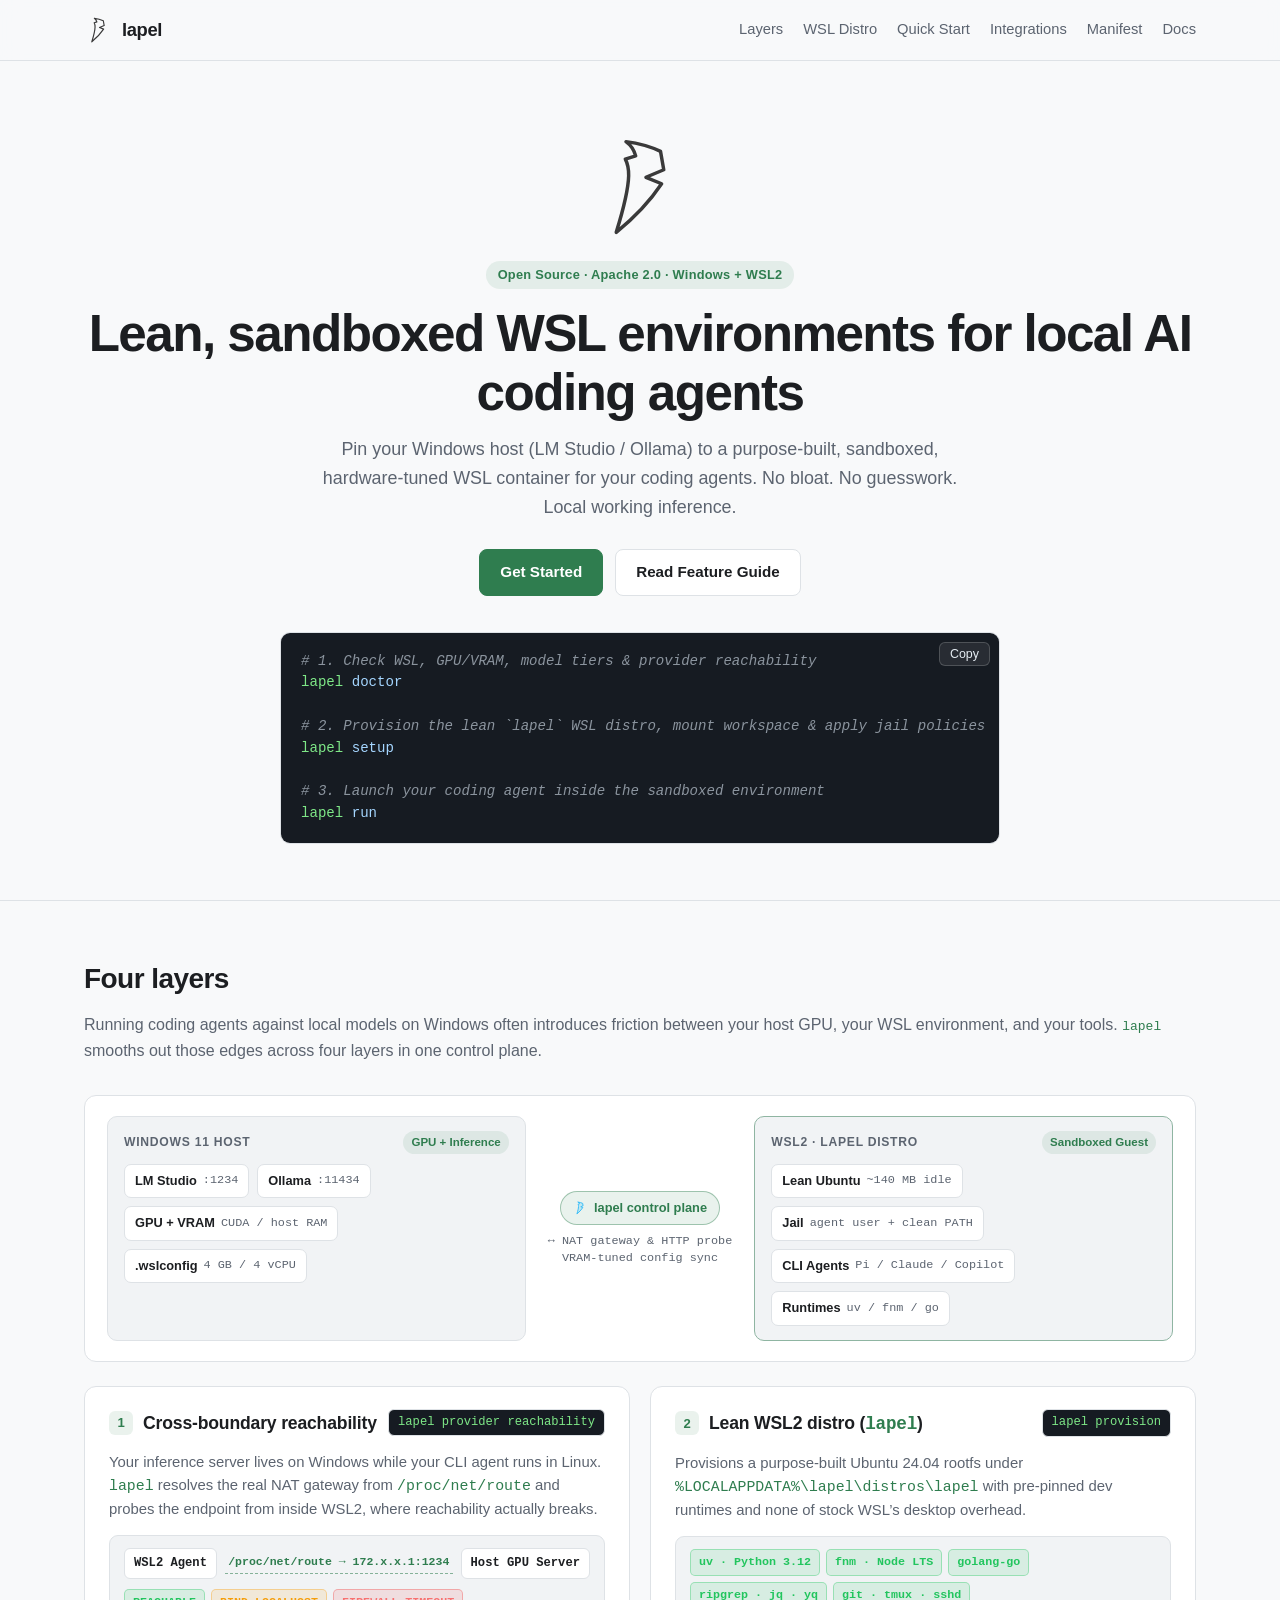
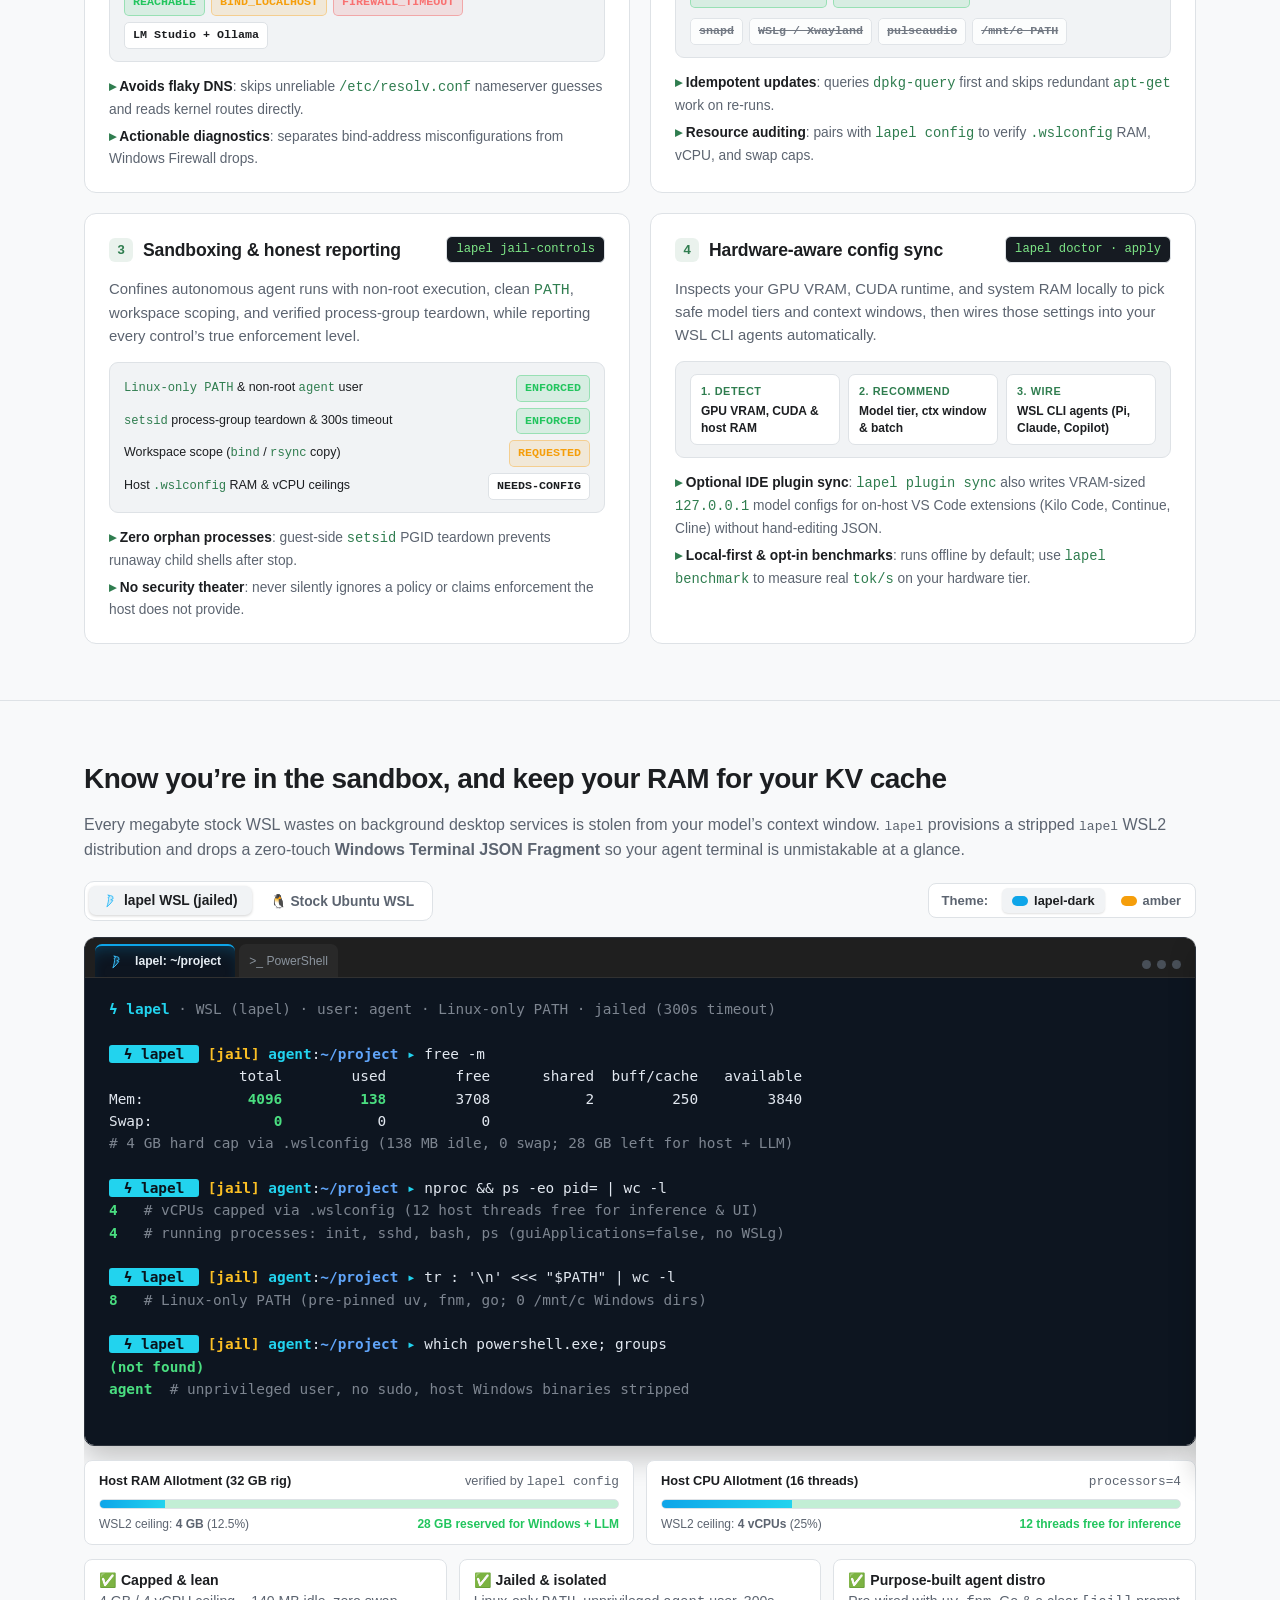
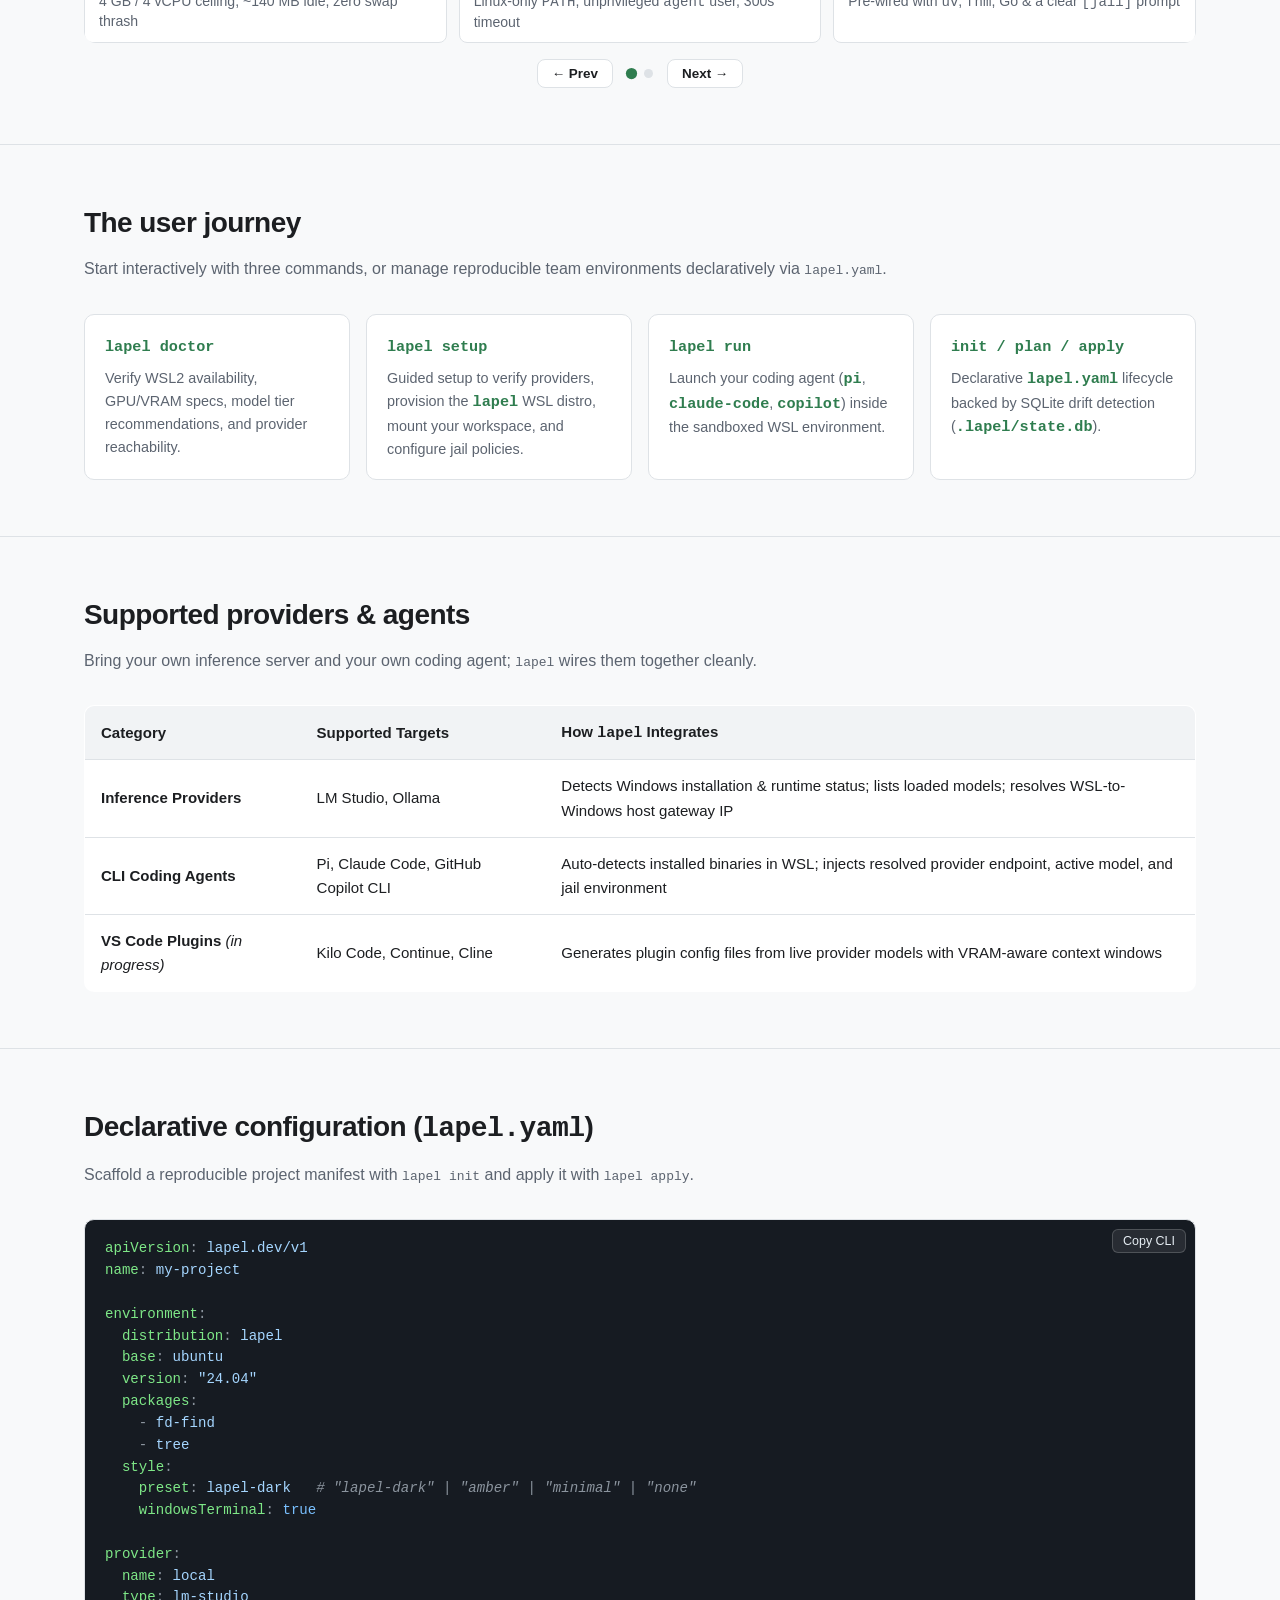
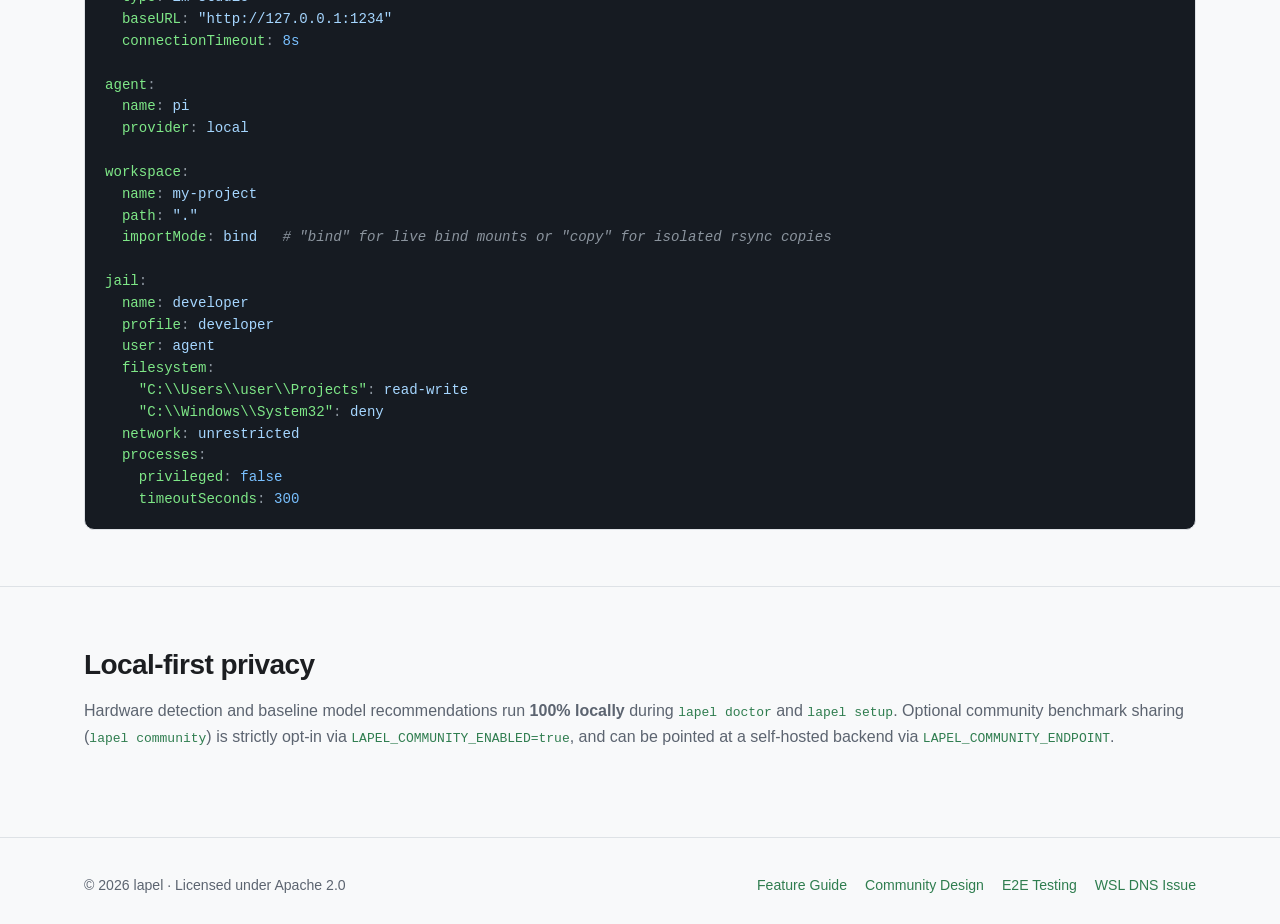
==== docs/index.html @ b3140567 "fix(wsl): target Microsoft.WSL fragment profile and fix wsl.conf interop key" ====
<!DOCTYPE html>
<html lang="en">
<head>
  <meta charset="UTF-8" />
  <meta name="viewport" content="width=device-width, initial-scale=1.0" />
  <title>lapel - Lean WSL environments for local AI coding agents</title>
  <meta name="description" content="Pin your Windows host (LM Studio / Ollama) to a purpose-built, sandboxed, hardware-tuned WSL container for your coding agents." />
  <link rel="icon" type="image/svg+xml" href="assets/lapel-logo.svg" />
  <link rel="stylesheet" href="assets/site.css" />
  <style>
    /* Hero */
    .hero {
      padding: 72px 0 56px;
      text-align: center;
    }

    .hero-logo {
      width: 108px;
      height: 108px;
      margin: 0 auto 20px;
      display: block;
      stroke: var(--logo-stroke);
    }

    .badge {
      display: inline-block;
      padding: 4px 12px;
      border-radius: 999px;
      background: var(--accent-soft);
      color: var(--accent);
      font-size: 0.8rem;
      font-weight: 600;
      margin-bottom: 16px;
      letter-spacing: 0.02em;
    }

    h1 {
      margin: 0 0 12px;
      font-size: clamp(2.2rem, 5vw, 3.2rem);
      letter-spacing: -0.03em;
      line-height: 1.15;
    }

    .hero p.lead {
      max-width: 680px;
      margin: 0 auto 28px;
      font-size: 1.12rem;
      color: var(--text-muted);
    }

    .cta-row {
      display: flex;
      justify-content: center;
      flex-wrap: wrap;
      gap: 12px;
      margin-bottom: 36px;
    }

    .btn {
      display: inline-flex;
      align-items: center;
      gap: 8px;
      padding: 10px 20px;
      border-radius: 8px;
      font-weight: 600;
      font-size: 0.95rem;
      border: 1px solid var(--border);
      background: var(--surface);
      color: var(--text);
      transition: transform 0.12s ease, border-color 0.12s ease;
    }
    .btn:hover { text-decoration: none; border-color: var(--text-muted); transform: translateY(-1px); }

    .btn-primary {
      background: var(--accent);
      border-color: var(--accent);
      color: #ffffff;
    }
    .btn-primary:hover { border-color: var(--accent); opacity: 0.92; }

    /* Sections */
    section {
      padding: 56px 0;
      border-top: 1px solid var(--border);
    }

    h2 {
      margin: 0 0 10px;
      font-size: 1.75rem;
      letter-spacing: -0.02em;
    }

    .section-sub {
      color: var(--text-muted);
      margin: 0 0 32px;
    }

    /* Four layers visual showcase */
    .arch-banner {
      background: var(--surface);
      border: 1px solid var(--border);
      border-radius: 12px;
      padding: 20px 22px;
      margin-bottom: 24px;
      display: grid;
      grid-template-columns: 1fr auto 1fr;
      align-items: stretch;
      gap: 16px;
    }

    @media (max-width: 860px) {
      .arch-banner {
        grid-template-columns: 1fr;
      }
      .arch-bridge {
        flex-direction: row !important;
        justify-content: center;
      }
      .arch-arrow {
        transform: rotate(90deg);
      }
    }

    .arch-zone {
      background: var(--surface-alt);
      border: 1px solid var(--border);
      border-radius: 10px;
      padding: 14px 16px;
      display: flex;
      flex-direction: column;
      gap: 10px;
    }

    .arch-zone-wsl {
      border-color: color-mix(in srgb, var(--accent) 45%, var(--border));
    }

    .arch-zone-title {
      font-size: 0.76rem;
      font-weight: 700;
      text-transform: uppercase;
      letter-spacing: 0.06em;
      color: var(--text-muted);
      display: flex;
      align-items: center;
      justify-content: space-between;
      gap: 8px;
    }

    .arch-zone-tag {
      font-size: 0.72rem;
      text-transform: none;
      letter-spacing: 0;
      padding: 2px 8px;
      border-radius: 999px;
      background: var(--accent-soft);
      color: var(--accent);
      font-weight: 600;
    }

    .arch-nodes {
      display: flex;
      flex-wrap: wrap;
      gap: 8px;
    }

    .arch-node {
      background: var(--surface);
      border: 1px solid var(--border);
      border-radius: 7px;
      padding: 6px 10px;
      font-size: 0.8rem;
      font-weight: 600;
      color: var(--text);
      display: inline-flex;
      align-items: center;
      gap: 6px;
    }

    .arch-node small {
      font-weight: 500;
      color: var(--text-muted);
      font-family: ui-monospace, SFMono-Regular, Menlo, Consolas, monospace;
      font-size: 0.74rem;
    }

    .arch-bridge {
      display: flex;
      flex-direction: column;
      align-items: center;
      justify-content: center;
      gap: 8px;
      padding: 4px 6px;
      text-align: center;
    }

    .arch-bridge-pill {
      display: inline-flex;
      align-items: center;
      gap: 7px;
      padding: 6px 12px;
      border-radius: 999px;
      background: var(--accent-soft);
      border: 1px solid color-mix(in srgb, var(--accent) 40%, transparent);
      color: var(--accent);
      font-size: 0.8rem;
      font-weight: 700;
      white-space: nowrap;
    }

    .arch-bridge-meta {
      font-size: 0.74rem;
      color: var(--text-muted);
      font-family: ui-monospace, SFMono-Regular, Menlo, Consolas, monospace;
      line-height: 1.4;
    }

    .layers-grid {
      display: grid;
      grid-template-columns: repeat(2, minmax(0, 1fr));
      gap: 20px;
    }

    @media (max-width: 820px) {
      .layers-grid { grid-template-columns: 1fr; }
    }

    .layer-card {
      background: var(--surface);
      border: 1px solid var(--border);
      border-radius: 12px;
      padding: 22px 24px;
      display: flex;
      flex-direction: column;
      gap: 14px;
    }

    .layer-head {
      display: flex;
      align-items: center;
      justify-content: space-between;
      gap: 10px;
      flex-wrap: wrap;
    }

    .layer-title {
      display: flex;
      align-items: center;
      gap: 10px;
      margin: 0;
      font-size: 1.1rem;
      letter-spacing: -0.01em;
    }

    .layer-cmd {
      font-family: ui-monospace, SFMono-Regular, Menlo, Consolas, monospace;
      font-size: 0.76rem;
      padding: 3px 9px;
      border-radius: 6px;
      background: var(--code-bg);
      color: #7ee787;
      border: 1px solid var(--border);
      white-space: nowrap;
    }

    .layer-desc {
      margin: 0;
      color: var(--text-muted);
      font-size: 0.93rem;
      line-height: 1.55;
    }

    .layer-visual {
      background: var(--surface-alt);
      border: 1px solid var(--border);
      border-radius: 9px;
      padding: 12px 14px;
      display: flex;
      flex-direction: column;
      gap: 10px;
    }

    .layer-flow {
      display: flex;
      align-items: center;
      justify-content: space-between;
      gap: 8px;
      flex-wrap: wrap;
      font-family: ui-monospace, SFMono-Regular, Menlo, Consolas, monospace;
      font-size: 0.76rem;
    }

    .flow-box {
      background: var(--surface);
      border: 1px solid var(--border);
      border-radius: 6px;
      padding: 5px 9px;
      font-weight: 600;
      color: var(--text);
    }

    .flow-link {
      flex: 1;
      min-width: 80px;
      text-align: center;
      color: var(--accent);
      font-weight: 600;
      border-bottom: 1.5px dashed color-mix(in srgb, var(--accent) 55%, transparent);
      padding-bottom: 2px;
      font-size: 0.72rem;
    }

    .chip-row {
      display: flex;
      flex-wrap: wrap;
      gap: 6px;
    }

    .chip {
      font-family: ui-monospace, SFMono-Regular, Menlo, Consolas, monospace;
      font-size: 0.73rem;
      font-weight: 600;
      padding: 3px 8px;
      border-radius: 5px;
      border: 1px solid var(--border);
      background: var(--surface);
      color: var(--text);
    }

    .chip-ok {
      background: rgba(34, 197, 94, 0.12);
      border-color: rgba(34, 197, 94, 0.35);
      color: #22c55e;
    }

    .chip-warn {
      background: rgba(245, 158, 11, 0.12);
      border-color: rgba(245, 158, 11, 0.35);
      color: #f59e0b;
    }

    .chip-err {
      background: rgba(239, 68, 68, 0.12);
      border-color: rgba(239, 68, 68, 0.35);
      color: #f87171;
    }

    .chip-muted {
      color: var(--text-muted);
      text-decoration: line-through;
      opacity: 0.85;
    }

    .jail-matrix {
      display: flex;
      flex-direction: column;
      gap: 6px;
      font-size: 0.78rem;
    }

    .jail-row {
      display: flex;
      align-items: center;
      justify-content: space-between;
      gap: 8px;
    }

    .jail-row code {
      font-size: 0.76rem;
    }

    .hw-pipe {
      display: grid;
      grid-template-columns: repeat(3, minmax(0, 1fr));
      gap: 8px;
    }

    @media (max-width: 520px) {
      .hw-pipe { grid-template-columns: 1fr; }
    }

    .hw-stage {
      background: var(--surface);
      border: 1px solid var(--border);
      border-radius: 7px;
      padding: 8px 10px;
      font-size: 0.75rem;
    }

    .hw-stage-label {
      font-size: 0.68rem;
      font-weight: 700;
      text-transform: uppercase;
      letter-spacing: 0.05em;
      color: var(--accent);
      margin-bottom: 3px;
    }

    .hw-stage-val {
      color: var(--text);
      font-weight: 600;
      line-height: 1.35;
    }

    .layer-points {
      list-style: none;
      padding: 0;
      margin: 0;
      display: flex;
      flex-direction: column;
      gap: 5px;
      font-size: 0.86rem;
      color: var(--text-muted);
    }

    .layer-points li::before {
      content: "▸ ";
      color: var(--accent);
      font-weight: 700;
    }

    .layer-points strong {
      color: var(--text);
    }

    .num {
      display: inline-flex;
      align-items: center;
      justify-content: center;
      width: 24px;
      height: 24px;
      border-radius: 6px;
      background: var(--accent-soft);
      color: var(--accent);
      font-size: 0.82rem;
      font-weight: 700;
      flex-shrink: 0;
    }

    /* Journey */
    .journey {
      display: grid;
      grid-template-columns: repeat(auto-fit, minmax(220px, 1fr));
      gap: 16px;
      margin-top: 24px;
    }

    .step {
      background: var(--surface);
      border: 1px solid var(--border);
      border-radius: var(--radius);
      padding: 18px 20px;
    }

    .step code {
      font-size: 0.95rem;
      font-weight: 700;
      color: var(--accent);
    }

    .step p {
      margin: 8px 0 0;
      font-size: 0.9rem;
      color: var(--text-muted);
    }

    #layers code,
    #privacy code {
      color: var(--accent);
    }

    /* Full-width Windows Terminal A/B Carousel */
    .wt-header-row {
      display: flex;
      flex-wrap: wrap;
      align-items: flex-end;
      justify-content: space-between;
      gap: 16px;
      margin-bottom: 18px;
    }

    .wt-header-row .section-sub {
      margin: 0;
    }

    .wt-controls-bar {
      display: flex;
      flex-wrap: wrap;
      align-items: center;
      justify-content: space-between;
      gap: 12px;
      margin-bottom: 16px;
    }

    .wt-slide-tabs {
      display: inline-flex;
      align-items: center;
      gap: 4px;
      background: var(--surface);
      border: 1px solid var(--border);
      border-radius: 10px;
      padding: 4px;
    }

    .wt-slide-btn {
      border: none;
      background: transparent;
      color: var(--text-muted);
      padding: 7px 14px;
      border-radius: 7px;
      font-size: 0.86rem;
      font-weight: 600;
      cursor: pointer;
      display: inline-flex;
      align-items: center;
      gap: 7px;
      transition: background 0.15s ease, color 0.15s ease;
    }

    .wt-slide-btn:hover {
      color: var(--text);
    }

    .wt-slide-btn.active {
      background: var(--surface-alt);
      color: var(--text);
      box-shadow: 0 1px 3px rgba(0, 0, 0, 0.18);
    }

    .wt-carousel-viewport {
      overflow: hidden;
      border-radius: 12px;
    }

    .wt-carousel-track {
      display: flex;
      transition: transform 0.32s cubic-bezier(0.22, 1, 0.36, 1);
      will-change: transform;
    }

    .wt-slide {
      min-width: 100%;
      box-sizing: border-box;
      display: flex;
      flex-direction: column;
      gap: 14px;
    }

    .wt-carousel-nav {
      display: flex;
      align-items: center;
      justify-content: center;
      gap: 14px;
      margin-top: 16px;
    }

    .wt-nav-btn {
      border: 1px solid var(--border);
      background: var(--surface);
      color: var(--text);
      padding: 6px 14px;
      border-radius: 8px;
      font-size: 0.84rem;
      font-weight: 600;
      cursor: pointer;
      transition: background 0.15s ease, border-color 0.15s ease;
    }

    .wt-nav-btn:hover {
      background: var(--surface-alt);
      border-color: var(--accent);
    }

    .wt-dots {
      display: inline-flex;
      align-items: center;
      gap: 8px;
    }

    .wt-dot-btn {
      width: 9px;
      height: 9px;
      padding: 0;
      border: none;
      border-radius: 999px;
      background: var(--border);
      cursor: pointer;
      transition: background 0.15s ease, transform 0.15s ease;
    }

    .wt-dot-btn.active {
      background: var(--accent);
      transform: scale(1.25);
    }

    .preset-toggle {
      display: inline-flex;
      align-items: center;
      gap: 6px;
      background: var(--surface);
      border: 1px solid var(--border);
      border-radius: 8px;
      padding: 4px;
      font-size: 0.82rem;
    }

    .preset-toggle span {
      padding: 0 8px;
      color: var(--text-muted);
      font-weight: 600;
    }

    .preset-btn {
      border: none;
      background: transparent;
      color: var(--text-muted);
      padding: 5px 10px;
      border-radius: 6px;
      font-size: 0.8rem;
      font-weight: 600;
      cursor: pointer;
      display: inline-flex;
      align-items: center;
      gap: 6px;
    }

    .preset-btn.active {
      background: var(--surface-alt);
      color: var(--text);
      box-shadow: 0 1px 2px rgba(0, 0, 0, 0.12);
    }

    .swatch {
      width: 10px;
      height: 10px;
      border-radius: 999px;
      display: inline-block;
    }

    .wt-window {
      border-radius: 10px;
      overflow: hidden;
      border: 1px solid #2b313a;
      box-shadow: 0 12px 28px rgba(0, 0, 0, 0.22);
      display: flex;
      flex-direction: column;
      flex: 1;
      font-family: "Cascadia Mono", Consolas, ui-monospace, SFMono-Regular, Menlo, "DejaVu Sans Mono", monospace;
    }

    .wt-titlebar {
      background: #1f1f1f;
      display: flex;
      align-items: flex-end;
      justify-content: space-between;
      padding: 6px 10px 0;
      border-bottom: 1px solid rgba(255, 255, 255, 0.08);
      user-select: none;
    }

    .wt-tabs {
      display: flex;
      align-items: flex-end;
      gap: 4px;
    }

    .wt-tab {
      display: inline-flex;
      align-items: center;
      gap: 7px;
      padding: 6px 14px;
      font-size: 0.76rem;
      font-family: -apple-system, BlinkMacSystemFont, "Segoe UI", sans-serif;
      font-weight: 600;
      color: #e6edf3;
      border-radius: 7px 7px 0 0;
      background: #300a24;
      border-top: 2px solid transparent;
    }

    .wt-tab-muted {
      background: #292929;
      color: #8b949e;
      font-weight: 500;
      padding: 6px 10px;
    }

    .wt-controls {
      display: flex;
      gap: 6px;
      padding-bottom: 8px;
      padding-right: 4px;
    }

    .wt-dot {
      width: 9px;
      height: 9px;
      border-radius: 999px;
      background: #484f58;
    }

    .wt-body {
      padding: 20px 24px;
      font-size: 0.9rem;
      line-height: 1.55;
      color: #e2e8f0;
      flex: 1;
      overflow-x: auto;
      white-space: pre;
    }

    .wt-stock .wt-body {
      background: #24091c;
      color: #d8dee9;
    }

    .wt-lapel[data-preset="lapel-dark"] .wt-tab-active {
      background: #0d1520;
      border-top-color: #0ea5e9;
      box-shadow: inset 0 10px 18px -10px rgba(14, 165, 233, 0.35);
    }

    .wt-lapel[data-preset="lapel-dark"] .wt-body {
      background: #0d1520;
    }

    .wt-tab-icon {
      width: 14px;
      height: 14px;
      vertical-align: -2px;
      margin-right: 5px;
      stroke: #38bdf8;
      fill: rgba(56, 189, 248, 0.22);
    }

    .wt-lapel[data-preset="amber"] .wt-tab-icon {
      stroke: #f59e0b;
      fill: rgba(245, 158, 11, 0.22);
    }

    .wt-lapel[data-preset="amber"] .wt-tab-active {
      background: #18120b;
      border-top-color: #f59e0b;
      box-shadow: inset 0 10px 18px -10px rgba(245, 158, 11, 0.38);
    }

    .wt-lapel[data-preset="amber"] .wt-body {
      background: #18120b;
    }

    .t-dim { color: #7d8590; }
    .t-warn { color: #f87171; }
    .t-ok { color: #4ade80; font-weight: 600; }
    .t-dir { color: #60a5fa; font-weight: 600; }
    .t-jail { color: #fbbf24; font-weight: 700; }
    .t-koppa {
      font-family: Consolas, "DejaVu Sans Mono", Menlo, ui-monospace, monospace;
    }

    .wt-lapel[data-preset="lapel-dark"] .t-pill {
      background: #22d3ee;
      color: #09131c;
      font-weight: 700;
      padding: 1px 6px;
      border-radius: 3px;
    }
    .wt-lapel[data-preset="lapel-dark"] .t-accent {
      color: #22d3ee;
      font-weight: 700;
    }

    .wt-lapel[data-preset="amber"] .t-pill {
      background: #f59e0b;
      color: #18120b;
      font-weight: 700;
      padding: 1px 6px;
      border-radius: 3px;
    }
    .wt-lapel[data-preset="amber"] .t-accent {
      color: #fbbf24;
      font-weight: 700;
    }

    .wt-Callouts {
      list-style: none;
      padding: 0;
      margin: 0;
      display: grid;
      grid-template-columns: repeat(3, minmax(0, 1fr));
      gap: 12px;
      font-size: 0.88rem;
      color: var(--text-muted);
    }
    .wt-Callouts li {
      background: var(--surface);
      border: 1px solid var(--border);
      border-radius: 8px;
      padding: 10px 14px;
      line-height: 1.45;
    }
    @media (max-width: 780px) {
      .wt-Callouts { grid-template-columns: 1fr; }
    }
    .wt-Callouts strong { color: var(--text); }

    .wt-budget {
      display: grid;
      grid-template-columns: repeat(2, minmax(0, 1fr));
      gap: 12px;
    }
    @media (max-width: 780px) {
      .wt-budget { grid-template-columns: 1fr; }
    }
    .wt-meter-card {
      background: var(--surface);
      border: 1px solid var(--border);
      border-radius: 8px;
      padding: 10px 14px;
    }
    .wt-meter-head {
      display: flex;
      justify-content: space-between;
      align-items: baseline;
      gap: 8px;
      font-size: 0.8rem;
      margin-bottom: 7px;
      color: var(--text-muted);
    }
    .wt-meter-head strong {
      color: var(--text);
      font-weight: 600;
    }
    .wt-bar {
      height: 10px;
      border-radius: 999px;
      background: var(--surface-alt);
      overflow: hidden;
      display: flex;
      border: 1px solid var(--border);
    }
    .wt-bar-wsl-ok {
      background: linear-gradient(90deg, #0ea5e9, #22d3ee);
    }
    .wt-bar-host-ok {
      background: rgba(74, 222, 128, 0.28);
    }
    .wt-bar-wsl-warn {
      background: linear-gradient(90deg, #ef4444, #f97316);
    }
    .wt-bar-host-warn {
      background: rgba(148, 163, 184, 0.16);
    }
    .wt-meter-legend {
      display: flex;
      justify-content: space-between;
      gap: 8px;
      margin-top: 6px;
      font-size: 0.75rem;
      color: var(--text-muted);
    }
    .wt-meter-legend .ok { color: #22c55e; font-weight: 600; }
    .wt-meter-legend .warn { color: #f87171; font-weight: 600; }
  </style>
</head>
<body>
  <header>
    <div class="container nav">
      <a class="brand" href="#">
        <svg viewBox="0 0 100 100" fill="none" stroke-width="4.2" stroke-linecap="round" stroke-linejoin="round" aria-hidden="true">
          <path d="M 37,8 C 48.5,9.5 59.5,12.5 69,17 L 72,34 L 55.5,41 L 70,47 C 58,65 44,79 28,92 C 34.5,71 39.2,53 39.5,39.5 C 39.6,33 38.4,28 36.4,24.2 L 46,21.2 C 44.5,15.8 41.5,11.2 37,8 Z" />
        </svg>
        <span>lapel</span>
      </a>
      <nav class="nav-links">
        <a href="#layers" class="hide-sm">Layers</a>
        <a href="#lean-distro" class="hide-sm">WSL Distro</a>
        <a href="#quickstart">Quick Start</a>
        <a href="#integrations" class="hide-sm">Integrations</a>
        <a href="#manifest" class="hide-sm">Manifest</a>
        <a href="features.html">Docs</a>
      </nav>
    </div>
  </header>

  <main>
    <section class="hero" style="border-top: none;">
      <div class="container">
        <svg class="hero-logo" viewBox="0 0 100 100" fill="none" stroke-width="3.2" stroke-linecap="round" stroke-linejoin="round" role="img" aria-label="lapel logo">
          <path d="M 37,8 C 48.5,9.5 59.5,12.5 69,17 L 72,34 L 55.5,41 L 70,47 C 58,65 44,79 28,92 C 34.5,71 39.2,53 39.5,39.5 C 39.6,33 38.4,28 36.4,24.2 L 46,21.2 C 44.5,15.8 41.5,11.2 37,8 Z" />
        </svg>
        <span class="badge">Open Source &middot; Apache 2.0 &middot; Windows + WSL2</span>
        <h1>Lean, sandboxed WSL environments for local AI coding agents</h1>
        <p class="lead">
          Pin your Windows host (LM Studio / Ollama) to a purpose-built, sandboxed, hardware-tuned WSL container for your coding agents. No bloat. No guesswork. Local working inference.
        </p>
        <div class="cta-row">
          <a class="btn btn-primary" href="#quickstart">Get Started</a>
          <a class="btn" href="features.html">Read Feature Guide</a>
        </div>

        <div class="code-wrap">
          <button class="copy-btn" data-copy="lapel doctor && lapel setup && lapel run">Copy</button>
          <pre><code class="language-bash"><span class="yc"># 1. Check WSL, GPU/VRAM, model tiers &amp; provider reachability</span>
<span class="yk">lapel</span> <span class="ys">doctor</span>

<span class="yc"># 2. Provision the lean `lapel` WSL distro, mount workspace &amp; apply jail policies</span>
<span class="yk">lapel</span> <span class="ys">setup</span>

<span class="yc"># 3. Launch your coding agent inside the sandboxed environment</span>
<span class="yk">lapel</span> <span class="ys">run</span></code></pre>
        </div>
      </div>
    </section>

    <section id="layers">
      <div class="container">
        <h2>Four layers</h2>
        <p class="section-sub">
          Running coding agents against local models on Windows often introduces friction between your host GPU, your WSL environment, and your tools. <code>lapel</code> smooths out those edges across four layers in one control plane.
        </p>

        <div class="arch-banner" aria-label="Windows host to WSL2 lapel architecture overview">
          <div class="arch-zone">
            <div class="arch-zone-title">
              <span>Windows 11 Host</span>
              <span class="arch-zone-tag">GPU + Inference</span>
            </div>
            <div class="arch-nodes">
              <div class="arch-node">LM Studio <small>:1234</small></div>
              <div class="arch-node">Ollama <small>:11434</small></div>
              <div class="arch-node">GPU + VRAM <small>CUDA / host RAM</small></div>
              <div class="arch-node">.wslconfig <small>4 GB / 4 vCPU</small></div>
            </div>
          </div>

          <div class="arch-bridge">
            <div class="arch-bridge-pill">
              <svg class="wt-tab-icon" style="margin-right:0;" viewBox="0 0 100 100" stroke-width="7" stroke-linecap="round" stroke-linejoin="round" aria-hidden="true"><path d="M 37,8 C 48.5,9.5 59.5,12.5 69,17 L 72,34 L 55.5,41 L 70,47 C 58,65 44,79 28,92 C 34.5,71 39.2,53 39.5,39.5 C 39.6,33 38.4,28 36.4,24.2 L 46,21.2 C 44.5,15.8 41.5,11.2 37,8 Z" /></svg>
              lapel control plane
            </div>
            <div class="arch-bridge-meta">
              <span class="arch-arrow">&harr;</span> NAT gateway &amp; HTTP probe<br />
              VRAM-tuned config sync
            </div>
          </div>

          <div class="arch-zone arch-zone-wsl">
            <div class="arch-zone-title">
              <span>WSL2 &middot; lapel distro</span>
              <span class="arch-zone-tag">Sandboxed Guest</span>
            </div>
            <div class="arch-nodes">
              <div class="arch-node">Lean Ubuntu <small>~140 MB idle</small></div>
              <div class="arch-node">Jail <small>agent user + clean PATH</small></div>
              <div class="arch-node">CLI Agents <small>Pi / Claude / Copilot</small></div>
              <div class="arch-node">Runtimes <small>uv / fnm / go</small></div>
            </div>
          </div>
        </div>

        <div class="layers-grid">
          <article class="layer-card">
            <div class="layer-head">
              <h3 class="layer-title"><span class="num">1</span> Cross-boundary reachability</h3>
              <span class="layer-cmd">lapel provider reachability</span>
            </div>
            <p class="layer-desc">
              Your inference server lives on Windows while your CLI agent runs in Linux. <code>lapel</code> resolves the real NAT gateway from <code>/proc/net/route</code> and probes the endpoint from inside WSL2, where reachability actually breaks.
            </p>
            <div class="layer-visual">
              <div class="layer-flow">
                <span class="flow-box">WSL2 Agent</span>
                <span class="flow-link">/proc/net/route &rarr; 172.x.x.1:1234</span>
                <span class="flow-box">Host GPU Server</span>
              </div>
              <div class="chip-row">
                <span class="chip chip-ok">REACHABLE</span>
                <span class="chip chip-warn">BIND_LOCALHOST</span>
                <span class="chip chip-err">FIREWALL_TIMEOUT</span>
                <span class="chip">LM Studio + Ollama</span>
              </div>
            </div>
            <ul class="layer-points">
              <li><strong>Avoids flaky DNS</strong>: skips unreliable <code>/etc/resolv.conf</code> nameserver guesses and reads kernel routes directly.</li>
              <li><strong>Actionable diagnostics</strong>: separates bind-address misconfigurations from Windows Firewall drops.</li>
            </ul>
          </article>

          <article class="layer-card">
            <div class="layer-head">
              <h3 class="layer-title"><span class="num">2</span><span>Lean WSL2 distro (<code>lapel</code>)</span></h3>
              <span class="layer-cmd">lapel provision</span>
            </div>
            <p class="layer-desc">
              Provisions a purpose-built Ubuntu 24.04 rootfs under <code>%LOCALAPPDATA%\lapel\distros\lapel</code> with pre-pinned dev runtimes and none of stock WSL&rsquo;s desktop overhead.
            </p>
            <div class="layer-visual">
              <div class="chip-row">
                <span class="chip chip-ok">uv &middot; Python 3.12</span>
                <span class="chip chip-ok">fnm &middot; Node LTS</span>
                <span class="chip chip-ok">golang-go</span>
                <span class="chip chip-ok">ripgrep &middot; jq &middot; yq</span>
                <span class="chip chip-ok">git &middot; tmux &middot; sshd</span>
              </div>
              <div class="chip-row">
                <span class="chip chip-muted">snapd</span>
                <span class="chip chip-muted">WSLg / Xwayland</span>
                <span class="chip chip-muted">pulseaudio</span>
                <span class="chip chip-muted">/mnt/c PATH</span>
              </div>
            </div>
            <ul class="layer-points">
              <li><strong>Idempotent updates</strong>: queries <code>dpkg-query</code> first and skips redundant <code>apt-get</code> work on re-runs.</li>
              <li><strong>Resource auditing</strong>: pairs with <code>lapel config</code> to verify <code>.wslconfig</code> RAM, vCPU, and swap caps.</li>
            </ul>
          </article>

          <article class="layer-card">
            <div class="layer-head">
              <h3 class="layer-title"><span class="num">3</span> Sandboxing &amp; honest reporting</h3>
              <span class="layer-cmd">lapel jail-controls</span>
            </div>
            <p class="layer-desc">
              Confines autonomous agent runs with non-root execution, clean <code>PATH</code>, workspace scoping, and verified process-group teardown, while reporting every control&rsquo;s true enforcement level.
            </p>
            <div class="layer-visual">
              <div class="jail-matrix">
                <div class="jail-row">
                  <span><code>Linux-only PATH</code> &amp; non-root <code>agent</code> user</span>
                  <span class="chip chip-ok">ENFORCED</span>
                </div>
                <div class="jail-row">
                  <span><code>setsid</code> process-group teardown &amp; 300s timeout</span>
                  <span class="chip chip-ok">ENFORCED</span>
                </div>
                <div class="jail-row">
                  <span>Workspace scope (<code>bind</code> / <code>rsync</code> copy)</span>
                  <span class="chip chip-warn">REQUESTED</span>
                </div>
                <div class="jail-row">
                  <span>Host <code>.wslconfig</code> RAM &amp; vCPU ceilings</span>
                  <span class="chip">NEEDS-CONFIG</span>
                </div>
              </div>
            </div>
            <ul class="layer-points">
              <li><strong>Zero orphan processes</strong>: guest-side <code>setsid</code> PGID teardown prevents runaway child shells after stop.</li>
              <li><strong>No security theater</strong>: never silently ignores a policy or claims enforcement the host does not provide.</li>
            </ul>
          </article>

          <article class="layer-card">
            <div class="layer-head">
              <h3 class="layer-title"><span class="num">4</span> Hardware-aware config sync</h3>
              <span class="layer-cmd">lapel doctor &middot; apply</span>
            </div>
            <p class="layer-desc">
              Inspects your GPU VRAM, CUDA runtime, and system RAM locally to pick safe model tiers and context windows, then wires those settings into your WSL CLI agents automatically.
            </p>
            <div class="layer-visual">
              <div class="hw-pipe">
                <div class="hw-stage">
                  <div class="hw-stage-label">1. Detect</div>
                  <div class="hw-stage-val">GPU VRAM, CUDA &amp; host RAM</div>
                </div>
                <div class="hw-stage">
                  <div class="hw-stage-label">2. Recommend</div>
                  <div class="hw-stage-val">Model tier, ctx window &amp; batch</div>
                </div>
                <div class="hw-stage">
                  <div class="hw-stage-label">3. Wire</div>
                  <div class="hw-stage-val">WSL CLI agents (Pi, Claude, Copilot)</div>
                </div>
              </div>
            </div>
            <ul class="layer-points">
              <li><strong>Optional IDE plugin sync</strong>: <code>lapel plugin sync</code> also writes VRAM-sized <code>127.0.0.1</code> model configs for on-host VS Code extensions (Kilo Code, Continue, Cline) without hand-editing JSON.</li>
              <li><strong>Local-first &amp; opt-in benchmarks</strong>: runs offline by default; use <code>lapel benchmark</code> to measure real <code>tok/s</code> on your hardware tier.</li>
            </ul>
          </article>
        </div>
      </div>
    </section>

    <section id="lean-distro">
      <div class="container">
        <div class="wt-header-row">
          <div>
            <h2>Know you&rsquo;re in the sandbox, and keep your RAM for your KV cache</h2>
            <p class="section-sub">
              Every megabyte stock WSL wastes on background desktop services is stolen from your model&rsquo;s context window. <code>lapel</code> provisions a stripped <code>lapel</code> WSL2 distribution and drops a zero-touch <strong>Windows Terminal JSON Fragment</strong> so your agent terminal is unmistakable at a glance.
            </p>
          </div>
        </div>

        <div class="wt-controls-bar">
          <div class="wt-slide-tabs" role="tablist" aria-label="WSL comparison slides">
            <button type="button" class="wt-slide-btn active" role="tab" aria-selected="true" data-wt-slide="0">
              <svg class="wt-tab-icon" style="margin-right:0;" viewBox="0 0 100 100" stroke-width="7" stroke-linecap="round" stroke-linejoin="round" aria-hidden="true"><path d="M 37,8 C 48.5,9.5 59.5,12.5 69,17 L 72,34 L 55.5,41 L 70,47 C 58,65 44,79 28,92 C 34.5,71 39.2,53 39.5,39.5 C 39.6,33 38.4,28 36.4,24.2 L 46,21.2 C 44.5,15.8 41.5,11.2 37,8 Z" /></svg>
              lapel WSL (jailed)
            </button>
            <button type="button" class="wt-slide-btn" role="tab" aria-selected="false" data-wt-slide="1">
              🐧 Stock Ubuntu WSL
            </button>
          </div>

          <div class="preset-toggle" role="group" aria-label="Terminal style preset">
            <span>Theme:</span>
            <button type="button" class="preset-btn active" data-set-preset="lapel-dark">
              <span class="swatch" style="background: #0ea5e9;"></span>lapel-dark
            </button>
            <button type="button" class="preset-btn" data-set-preset="amber">
              <span class="swatch" style="background: #f59e0b;"></span>amber
            </button>
          </div>
        </div>

        <div class="wt-carousel-viewport" aria-live="polite">
          <div class="wt-carousel-track" id="wt-carousel-track">
            <div class="wt-slide">
              <div class="wt-window wt-lapel" id="lapel-wt-preview" data-preset="lapel-dark">
                <div class="wt-titlebar">
                  <div class="wt-tabs">
                    <div class="wt-tab wt-tab-active"><svg class="wt-tab-icon" viewBox="0 0 100 100" stroke-width="7" stroke-linecap="round" stroke-linejoin="round" aria-hidden="true"><path d="M 37,8 C 48.5,9.5 59.5,12.5 69,17 L 72,34 L 55.5,41 L 70,47 C 58,65 44,79 28,92 C 34.5,71 39.2,53 39.5,39.5 C 39.6,33 38.4,28 36.4,24.2 L 46,21.2 C 44.5,15.8 41.5,11.2 37,8 Z" /></svg>lapel: ~/project</div>
                    <div class="wt-tab wt-tab-muted">&gt;_ PowerShell</div>
                  </div>
                  <div class="wt-controls"><span class="wt-dot"></span><span class="wt-dot"></span><span class="wt-dot"></span></div>
                </div>
                <div class="wt-body"><span class="t-accent"><span class="t-koppa">ϟ</span> lapel</span> <span class="t-dim">&middot; WSL (lapel) &middot; user: agent &middot; Linux-only PATH &middot; jailed (300s timeout)</span>

<span class="t-pill"> <span class="t-koppa">ϟ</span> lapel </span> <span class="t-jail">[jail]</span> <span class="t-accent">agent</span>:<span class="t-dir">~/project</span> <span class="t-accent">&blacktriangleright;</span> free -m
               total        used        free      shared  buff/cache   available
Mem:            <span class="t-ok">4096</span>         <span class="t-ok">138</span>        3708           2         250        3840
Swap:              <span class="t-ok">0</span>           0           0
<span class="t-dim"># 4 GB hard cap via .wslconfig (138 MB idle, 0 swap; 28 GB left for host + LLM)</span>

<span class="t-pill"> <span class="t-koppa">ϟ</span> lapel </span> <span class="t-jail">[jail]</span> <span class="t-accent">agent</span>:<span class="t-dir">~/project</span> <span class="t-accent">&blacktriangleright;</span> nproc &amp;&amp; ps -eo pid= | wc -l
<span class="t-ok">4</span>   <span class="t-dim"># vCPUs capped via .wslconfig (12 host threads free for inference &amp; UI)</span>
<span class="t-ok">4</span>   <span class="t-dim"># running processes: init, sshd, bash, ps (guiApplications=false, no WSLg)</span>

<span class="t-pill"> <span class="t-koppa">ϟ</span> lapel </span> <span class="t-jail">[jail]</span> <span class="t-accent">agent</span>:<span class="t-dir">~/project</span> <span class="t-accent">&blacktriangleright;</span> tr : '\n' &lt;&lt;&lt; "$PATH" | wc -l
<span class="t-ok">8</span>   <span class="t-dim"># Linux-only PATH (pre-pinned uv, fnm, go; 0 /mnt/c Windows dirs)</span>

<span class="t-pill"> <span class="t-koppa">ϟ</span> lapel </span> <span class="t-jail">[jail]</span> <span class="t-accent">agent</span>:<span class="t-dir">~/project</span> <span class="t-accent">&blacktriangleright;</span> which powershell.exe; groups
<span class="t-ok">(not found)</span>
<span class="t-ok">agent</span>  <span class="t-dim"># unprivileged user, no sudo, host Windows binaries stripped</span></div>
              </div>

              <div class="wt-budget" aria-label="Host resource allotment on a 32 GB, 16-thread Windows machine">
                <div class="wt-meter-card">
                  <div class="wt-meter-head">
                    <strong>Host RAM Allotment (32 GB rig)</strong>
                    <span>verified by <code>lapel config</code></span>
                  </div>
                  <div class="wt-bar">
                    <div class="wt-bar-wsl-ok" style="width: 12.5%;" title="WSL2 capped at 4 GB"></div>
                    <div class="wt-bar-host-ok" style="width: 87.5%;" title="28 GB guaranteed for Windows + LLM"></div>
                  </div>
                  <div class="wt-meter-legend">
                    <span>WSL2 ceiling: <strong>4 GB</strong> (12.5%)</span>
                    <span class="ok">28 GB reserved for Windows + LLM</span>
                  </div>
                </div>
                <div class="wt-meter-card">
                  <div class="wt-meter-head">
                    <strong>Host CPU Allotment (16 threads)</strong>
                    <span><code>processors=4</code></span>
                  </div>
                  <div class="wt-bar">
                    <div class="wt-bar-wsl-ok" style="width: 25%;" title="WSL2 capped at 4 vCPUs"></div>
                    <div class="wt-bar-host-ok" style="width: 75%;" title="12 threads free for host"></div>
                  </div>
                  <div class="wt-meter-legend">
                    <span>WSL2 ceiling: <strong>4 vCPUs</strong> (25%)</span>
                    <span class="ok">12 threads free for inference</span>
                  </div>
                </div>
              </div>

              <ul class="wt-Callouts">
                <li>&#9989; <strong>Capped &amp; lean</strong><br />4 GB / 4 vCPU ceiling, ~140 MB idle, zero swap thrash</li>
                <li>&#9989; <strong>Jailed &amp; isolated</strong><br />Linux-only <code>PATH</code>, unprivileged <code>agent</code> user, 300s timeout</li>
                <li>&#9989; <strong>Purpose-built agent distro</strong><br />Pre-wired with <code>uv</code>, <code>fnm</code>, Go &amp; a clear <code>[jail]</code> prompt</li>
              </ul>
            </div>

            <div class="wt-slide">
              <div class="wt-window wt-stock">
                <div class="wt-titlebar">
                  <div class="wt-tabs">
                    <div class="wt-tab">🐧 Ubuntu</div>
                    <div class="wt-tab wt-tab-muted">&gt;_ PowerShell</div>
                  </div>
                  <div class="wt-controls"><span class="wt-dot"></span><span class="wt-dot"></span><span class="wt-dot"></span></div>
                </div>
                <div class="wt-body"><span class="t-dim">Welcome to Ubuntu 24.04.1 LTS (GNU/Linux 5.15.167.4-microsoft-standard-WSL2)
 * Documentation:  https://help.ubuntu.com  |  Support: https://ubuntu.com/pro
  System load: 0.48       Processes: 38       Memory usage: 9%</span>

<span class="t-ok">user@DESKTOP</span>:<span class="t-dir">~</span>$ free -m
               total        used        free      shared  buff/cache   available
Mem:           <span class="t-warn">16000</span>        <span class="t-warn">1420</span>       13110          42        1470       14280
Swap:           <span class="t-warn">8192</span>           0        8192
<span class="t-dim"># uncapped 50% host RAM ceiling + 8 GB swap.vhdx (1.4 GB burned at idle)</span>

<span class="t-ok">user@DESKTOP</span>:<span class="t-dir">~</span>$ nproc &amp;&amp; ps -eo pid= | wc -l
<span class="t-warn">16</span>  <span class="t-dim"># all host CPU threads exposed (agent builds contend with inference)</span>
<span class="t-warn">38</span>  <span class="t-dim"># snapd, Xwayland, weston, pulseaudio, packagekitd, ModemManager...</span>

<span class="t-ok">user@DESKTOP</span>:<span class="t-dir">~</span>$ tr : '\n' &lt;&lt;&lt; "$PATH" | wc -l
<span class="t-warn">29</span>  <span class="t-dim"># 19 Windows /mnt/c dirs leaked into PATH (npm.cmd, python.exe...)</span>

<span class="t-ok">user@DESKTOP</span>:<span class="t-dir">~</span>$ which powershell.exe; groups
<span class="t-warn">/mnt/c/Windows/System32/WindowsPowerShell/v1.0/powershell.exe</span>
<span class="t-warn">user adm sudo</span>  <span class="t-dim"># host Windows binaries + sudo privileges exposed</span></div>
              </div>

              <div class="wt-budget" aria-label="Uncapped stock WSL2 allotment on a 32 GB, 16-thread Windows machine">
                <div class="wt-meter-card">
                  <div class="wt-meter-head">
                    <strong>Host RAM Allotment (32 GB rig)</strong>
                    <span>no <code>.wslconfig</code> caps</span>
                  </div>
                  <div class="wt-bar">
                    <div class="wt-bar-wsl-warn" style="width: 50%;" title="WSL2 can claim up to 16 GB"></div>
                    <div class="wt-bar-host-warn" style="width: 50%;" title="16 GB remaining"></div>
                  </div>
                  <div class="wt-meter-legend">
                    <span class="warn">WSL2 ceiling: up to 16 GB (50%) + 8 GB swap</span>
                    <span>16 GB left</span>
                  </div>
                </div>
                <div class="wt-meter-card">
                  <div class="wt-meter-head">
                    <strong>Host CPU Allotment (16 threads)</strong>
                    <span>uncapped default</span>
                  </div>
                  <div class="wt-bar">
                    <div class="wt-bar-wsl-warn" style="width: 100%;" title="All 16 host threads exposed to WSL2"></div>
                  </div>
                  <div class="wt-meter-legend">
                    <span class="warn">WSL2 ceiling: all 16 threads (100%)</span>
                    <span>Full host contention</span>
                  </div>
                </div>
              </div>

              <ul class="wt-Callouts">
                <li>&#10060; <strong>Uncapped &amp; heavy</strong><br />Up to 50% host RAM + all CPU threads; ~1.4 GB idle</li>
                <li>&#10060; <strong>Host <code>/mnt/c</code> leakage &amp; <code>sudo</code></strong><br />Agents can invoke Windows binaries and elevate</li>
                <li>&#10060; <strong>General-purpose distro</strong><br />Indistinguishable from your personal shell</li>
              </ul>
            </div>
          </div>
        </div>

        <div class="wt-carousel-nav">
          <button type="button" class="wt-nav-btn" id="wt-prev" aria-label="Previous slide">&larr; Prev</button>
          <div class="wt-dots" aria-hidden="true">
            <button type="button" class="wt-dot-btn active" data-wt-slide="0"></button>
            <button type="button" class="wt-dot-btn" data-wt-slide="1"></button>
          </div>
          <button type="button" class="wt-nav-btn" id="wt-next" aria-label="Next slide">Next &rarr;</button>
        </div>
      </div>
    </section>

    <section id="quickstart">
      <div class="container">
        <h2>The user journey</h2>
        <p class="section-sub">
          Start interactively with three commands, or manage reproducible team environments declaratively via <code>lapel.yaml</code>.
        </p>
        <div class="journey">
          <div class="step">
            <code>lapel doctor</code>
            <p>Verify WSL2 availability, GPU/VRAM specs, model tier recommendations, and provider reachability.</p>
          </div>
          <div class="step">
            <code>lapel setup</code>
            <p>Guided setup to verify providers, provision the <code>lapel</code> WSL distro, mount your workspace, and configure jail policies.</p>
          </div>
          <div class="step">
            <code>lapel run</code>
            <p>Launch your coding agent (<code>pi</code>, <code>claude-code</code>, <code>copilot</code>) inside the sandboxed WSL environment.</p>
          </div>
          <div class="step">
            <code>init / plan / apply</code>
            <p>Declarative <code>lapel.yaml</code> lifecycle backed by SQLite drift detection (<code>.lapel/state.db</code>).</p>
          </div>
        </div>
      </div>
    </section>

    <section id="integrations">
      <div class="container">
        <h2>Supported providers &amp; agents</h2>
        <p class="section-sub">Bring your own inference server and your own coding agent; <code>lapel</code> wires them together cleanly.</p>
        <table>
          <thead>
            <tr>
              <th>Category</th>
              <th>Supported Targets</th>
              <th>How <code>lapel</code> Integrates</th>
            </tr>
          </thead>
          <tbody>
            <tr>
              <td><strong>Inference Providers</strong></td>
              <td>LM Studio, Ollama</td>
              <td>Detects Windows installation &amp; runtime status; lists loaded models; resolves WSL-to-Windows host gateway IP</td>
            </tr>
            <tr>
              <td><strong>CLI Coding Agents</strong></td>
              <td>Pi, Claude Code, GitHub Copilot CLI</td>
              <td>Auto-detects installed binaries in WSL; injects resolved provider endpoint, active model, and jail environment</td>
            </tr>
            <tr>
              <td><strong>VS Code Plugins</strong> <em>(in progress)</em></td>
              <td>Kilo Code, Continue, Cline</td>
              <td>Generates plugin config files from live provider models with VRAM-aware context windows</td>
            </tr>
          </tbody>
        </table>
      </div>
    </section>

    <section id="manifest">
      <div class="container">
        <h2>Declarative configuration (<code>lapel.yaml</code>)</h2>
        <p class="section-sub">Scaffold a reproducible project manifest with <code>lapel init</code> and apply it with <code>lapel apply</code>.</p>
        <div class="code-wrap" style="max-width: 100%;">
          <button class="copy-btn" data-copy="lapel init && lapel plan && lapel apply">Copy CLI</button>
          <pre><code class="language-yaml"><span class="yk">apiVersion</span><span class="yp">:</span> <span class="ys">lapel.dev/v1</span>
<span class="yk">name</span><span class="yp">:</span> <span class="ys">my-project</span>

<span class="yk">environment</span><span class="yp">:</span>
  <span class="yk">distribution</span><span class="yp">:</span> <span class="ys">lapel</span>
  <span class="yk">base</span><span class="yp">:</span> <span class="ys">ubuntu</span>
  <span class="yk">version</span><span class="yp">:</span> <span class="ys">"24.04"</span>
  <span class="yk">packages</span><span class="yp">:</span>
    <span class="yp">-</span> <span class="ys">fd-find</span>
    <span class="yp">-</span> <span class="ys">tree</span>
  <span class="yk">style</span><span class="yp">:</span>
    <span class="yk">preset</span><span class="yp">:</span> <span class="ys">lapel-dark</span>   <span class="yc"># "lapel-dark" | "amber" | "minimal" | "none"</span>
    <span class="yk">windowsTerminal</span><span class="yp">:</span> <span class="yn">true</span>

<span class="yk">provider</span><span class="yp">:</span>
  <span class="yk">name</span><span class="yp">:</span> <span class="ys">local</span>
  <span class="yk">type</span><span class="yp">:</span> <span class="ys">lm-studio</span>
  <span class="yk">baseURL</span><span class="yp">:</span> <span class="ys">"http://127.0.0.1:1234"</span>
  <span class="yk">connectionTimeout</span><span class="yp">:</span> <span class="yn">8s</span>

<span class="yk">agent</span><span class="yp">:</span>
  <span class="yk">name</span><span class="yp">:</span> <span class="ys">pi</span>
  <span class="yk">provider</span><span class="yp">:</span> <span class="ys">local</span>

<span class="yk">workspace</span><span class="yp">:</span>
  <span class="yk">name</span><span class="yp">:</span> <span class="ys">my-project</span>
  <span class="yk">path</span><span class="yp">:</span> <span class="ys">"."</span>
  <span class="yk">importMode</span><span class="yp">:</span> <span class="ys">bind</span>   <span class="yc"># "bind" for live bind mounts or "copy" for isolated rsync copies</span>

<span class="yk">jail</span><span class="yp">:</span>
  <span class="yk">name</span><span class="yp">:</span> <span class="ys">developer</span>
  <span class="yk">profile</span><span class="yp">:</span> <span class="ys">developer</span>
  <span class="yk">user</span><span class="yp">:</span> <span class="ys">agent</span>
  <span class="yk">filesystem</span><span class="yp">:</span>
    <span class="yk">"C:\\Users\\user\\Projects"</span><span class="yp">:</span> <span class="ys">read-write</span>
    <span class="yk">"C:\\Windows\\System32"</span><span class="yp">:</span> <span class="ys">deny</span>
  <span class="yk">network</span><span class="yp">:</span> <span class="ys">unrestricted</span>
  <span class="yk">processes</span><span class="yp">:</span>
    <span class="yk">privileged</span><span class="yp">:</span> <span class="yn">false</span>
    <span class="yk">timeoutSeconds</span><span class="yp">:</span> <span class="yn">300</span></code></pre>
        </div>
      </div>
    </section>

    <section id="privacy">
      <div class="container">
        <h2>Local-first privacy</h2>
        <p class="section-sub">
          Hardware detection and baseline model recommendations run <strong>100% locally</strong> during <code>lapel doctor</code> and <code>lapel setup</code>.
          Optional community benchmark sharing (<code>lapel community</code>) is strictly opt-in via <code>LAPEL_COMMUNITY_ENABLED=true</code>, and can be pointed at a self-hosted backend via <code>LAPEL_COMMUNITY_ENDPOINT</code>.
        </p>
      </div>
    </section>
  </main>

  <footer>
    <div class="container footer-inner">
      <div>&copy; 2026 lapel &middot; Licensed under Apache 2.0</div>
      <div class="footer-links">
        <a href="features.html">Feature Guide</a>
        <a href="community-design.html">Community Design</a>
        <a href="e2e-testing.html">E2E Testing</a>
        <a href="wsl-dns-issue.html">WSL DNS Issue</a>
      </div>
    </div>
  </footer>

  <script>
    document.querySelectorAll(".copy-btn").forEach((btn) => {
      btn.addEventListener("click", async () => {
        const text = btn.getAttribute("data-copy");
        try {
          await navigator.clipboard.writeText(text);
          const orig = btn.textContent;
          btn.textContent = "Copied!";
          setTimeout(() => { btn.textContent = orig; }, 1500);
        } catch (_) {}
      });
    });

    const preview = document.getElementById("lapel-wt-preview");
    const track = document.getElementById("wt-carousel-track");
    const slideBtns = document.querySelectorAll("[data-wt-slide]");
    let currentSlide = 0;

    function setSlide(idx) {
      currentSlide = (idx + 2) % 2;
      if (track) {
        track.style.transform = `translateX(-${currentSlide * 100}%)`;
      }
      slideBtns.forEach((btn) => {
        const active = Number(btn.getAttribute("data-wt-slide")) === currentSlide;
        btn.classList.toggle("active", active);
        if (btn.getAttribute("role") === "tab") {
          btn.setAttribute("aria-selected", String(active));
        }
      });
    }

    slideBtns.forEach((btn) => {
      btn.addEventListener("click", () => setSlide(Number(btn.getAttribute("data-wt-slide"))));
    });
    const prevBtn = document.getElementById("wt-prev");
    const nextBtn = document.getElementById("wt-next");
    if (prevBtn) prevBtn.addEventListener("click", () => setSlide(currentSlide - 1));
    if (nextBtn) nextBtn.addEventListener("click", () => setSlide(currentSlide + 1));

    document.querySelectorAll("[data-set-preset]").forEach((btn) => {
      btn.addEventListener("click", () => {
        document.querySelectorAll("[data-set-preset]").forEach((b) => b.classList.remove("active"));
        btn.classList.add("active");
        if (preview) {
          preview.setAttribute("data-preset", btn.getAttribute("data-set-preset"));
        }
        setSlide(0);
      });
    });
  </script>
</body>
</html>
---- docs/assets/site.css ----
:root {
  --bg: #f8f9fa;
  --surface: #ffffff;
  --surface-alt: #f1f3f5;
  --border: #dee2e6;
  --text: #1c1e21;
  --text-muted: #5c6470;
  --accent: #2f7d4f;
  --accent-soft: rgba(47, 125, 79, 0.1);
  --logo-stroke: #3a3a3a;
  --code-bg: #161b22;
  --code-text: #e6edf3;
  --inline-code-bg: rgba(27, 31, 36, 0.06);
  --radius: 10px;
  --max-w: 1160px;
}

@media (prefers-color-scheme: dark) {
  :root {
    --bg: #0d1117;
    --surface: #161b22;
    --surface-alt: #1c2128;
    --border: #30363d;
    --text: #e6edf3;
    --text-muted: #8b949e;
    --accent: #4caf73;
    --accent-soft: rgba(76, 175, 115, 0.14);
    --logo-stroke: #e6edf3;
    --code-bg: #090c10;
    --code-text: #e6edf3;
    --inline-code-bg: rgba(110, 118, 129, 0.24);
  }
}

* { box-sizing: border-box; }
html { scroll-behavior: smooth; }
body {
  margin: 0;
  font-family: -apple-system, BlinkMacSystemFont, "Segoe UI", Roboto, Oxygen, Ubuntu, Cantarell, sans-serif;
  background: var(--bg);
  color: var(--text);
  line-height: 1.6;
  -webkit-font-smoothing: antialiased;
}

a { color: var(--accent); text-decoration: none; }
a:hover { text-decoration: underline; }

.container {
  max-width: var(--max-w);
  margin: 0 auto;
  padding: 0 24px;
}

/* Header */
header {
  position: sticky;
  top: 0;
  z-index: 20;
  background: color-mix(in srgb, var(--bg) 88%, transparent);
  backdrop-filter: blur(10px);
  border-bottom: 1px solid var(--border);
}

.nav {
  display: flex;
  align-items: center;
  justify-content: space-between;
  height: 60px;
  gap: 16px;
}

.brand {
  display: flex;
  align-items: center;
  gap: 10px;
  font-weight: 700;
  font-size: 1.15rem;
  color: var(--text);
  letter-spacing: -0.02em;
}
.brand:hover { text-decoration: none; }

.brand svg {
  width: 28px;
  height: 28px;
  stroke: var(--logo-stroke);
}

.nav-links {
  display: flex;
  align-items: center;
  gap: 20px;
  font-size: 0.92rem;
}

.nav-links a { color: var(--text-muted); font-weight: 500; }
.nav-links a:hover { color: var(--text); text-decoration: none; }
.nav-links a.active { color: var(--accent); font-weight: 600; }

@media (max-width: 640px) {
  .nav-links .hide-sm { display: none; }
}

/* Code blocks */
.code-wrap {
  position: relative;
  max-width: 720px;
  margin: 0 auto;
  text-align: left;
}

pre {
  margin: 0;
  background: var(--code-bg);
  color: var(--code-text);
  padding: 18px 20px;
  border-radius: var(--radius);
  overflow-x: auto;
  font-family: ui-monospace, SFMono-Regular, Menlo, Monaco, Consolas, monospace;
  font-size: 0.88rem;
  line-height: 1.55;
  border: 1px solid var(--border);
}

.copy-btn {
  position: absolute;
  top: 10px;
  right: 10px;
  padding: 4px 10px;
  font-size: 0.78rem;
  border-radius: 6px;
  border: 1px solid rgba(255, 255, 255, 0.18);
  background: rgba(255, 255, 255, 0.08);
  color: #e6edf3;
  cursor: pointer;
}
.copy-btn:hover { background: rgba(255, 255, 255, 0.16); }

/* Table */
table {
  width: 100%;
  border-collapse: collapse;
  background: var(--surface);
  border: 1px solid var(--border);
  border-radius: var(--radius);
  overflow: hidden;
  font-size: 0.94rem;
}

th, td {
  padding: 14px 16px;
  text-align: left;
  border-bottom: 1px solid var(--border);
}

th {
  background: var(--surface-alt);
  font-weight: 600;
}

tr:last-child td { border-bottom: none; }

/* Footer */
footer {
  border-top: 1px solid var(--border);
  padding: 36px 0;
  color: var(--text-muted);
  font-size: 0.88rem;
}

.footer-inner {
  display: flex;
  flex-wrap: wrap;
  justify-content: space-between;
  align-items: center;
  gap: 16px;
}

.footer-links {
  display: flex;
  flex-wrap: wrap;
  gap: 18px;
}

/* YAML syntax highlighting */
.yk { color: #7ee787; }
.ys { color: #a5d6ff; }
.yn { color: #79c0ff; }
.yc { color: #8b949e; font-style: italic; }
.yp { color: #8b949e; }

/* Documentation pages */
.doc-shell {
  display: grid;
  grid-template-columns: 240px minmax(0, 1fr);
  gap: 40px;
  padding: 40px 24px 72px;
  align-items: start;
}

@media (max-width: 920px) {
  .doc-shell {
    grid-template-columns: 1fr;
    gap: 24px;
    padding: 28px 20px 56px;
  }
}

.doc-sidebar {
  position: sticky;
  top: 84px;
  font-size: 0.86rem;
}

@media (max-width: 920px) {
  .doc-sidebar {
    position: static;
    background: var(--surface);
    border: 1px solid var(--border);
    border-radius: var(--radius);
    padding: 16px 18px;
  }
}

.doc-sidebar-group + .doc-sidebar-group {
  margin-top: 24px;
}

.doc-sidebar-title {
  font-size: 0.75rem;
  font-weight: 700;
  text-transform: uppercase;
  letter-spacing: 0.06em;
  color: var(--text-muted);
  margin: 0 0 10px;
}

.doc-nav-list,
.doc-toc-list {
  list-style: none;
  margin: 0;
  padding: 0;
  display: flex;
  flex-direction: column;
  gap: 4px;
}

.doc-nav-list a,
.doc-toc-list a {
  display: block;
  padding: 5px 10px;
  border-radius: 6px;
  color: var(--text-muted);
  line-height: 1.35;
}

.doc-nav-list a:hover,
.doc-toc-list a:hover {
  color: var(--text);
  background: var(--surface-alt);
  text-decoration: none;
}

.doc-nav-list a.active {
  color: var(--accent);
  background: var(--accent-soft);
  font-weight: 600;
}

.doc-toc-list .toc-h3 a {
  padding-left: 20px;
  font-size: 0.82rem;
}

.doc-article {
  min-width: 0;
  max-width: 82ch;
}

.doc-breadcrumb {
  display: flex;
  align-items: center;
  justify-content: space-between;
  flex-wrap: wrap;
  gap: 10px;
  margin-bottom: 18px;
  font-size: 0.85rem;
  color: var(--text-muted);
}

.doc-source-link {
  display: inline-flex;
  align-items: center;
  gap: 6px;
  padding: 4px 10px;
  border: 1px solid var(--border);
  border-radius: 6px;
  background: var(--surface);
  color: var(--text-muted);
  font-size: 0.8rem;
}

.doc-source-link:hover {
  color: var(--text);
  border-color: var(--text-muted);
  text-decoration: none;
}

.doc-article h1 {
  margin: 0 0 18px;
  font-size: clamp(1.9rem, 3.6vw, 2.5rem);
  letter-spacing: -0.025em;
  line-height: 1.2;
}

.doc-article h2 {
  margin: 40px 0 14px;
  padding-bottom: 8px;
  border-bottom: 1px solid var(--border);
  font-size: 1.5rem;
  letter-spacing: -0.02em;
  scroll-margin-top: 80px;
}

.doc-article h3 {
  margin: 28px 0 10px;
  font-size: 1.18rem;
  letter-spacing: -0.01em;
  scroll-margin-top: 80px;
}

.doc-article h4 {
  margin: 22px 0 8px;
  font-size: 1rem;
  scroll-margin-top: 80px;
}

.heading-anchor {
  margin-left: 8px;
  color: var(--text-muted);
  opacity: 0;
  font-weight: 400;
  transition: opacity 0.12s ease;
}

.doc-article h2:hover .heading-anchor,
.doc-article h3:hover .heading-anchor,
.doc-article h4:hover .heading-anchor,
.heading-anchor:focus {
  opacity: 1;
  text-decoration: none;
}

.doc-article p {
  margin: 0 0 16px;
}

.doc-article ul,
.doc-article ol {
  margin: 0 0 16px;
  padding-left: 24px;
}

.doc-article li {
  margin: 6px 0;
}

.doc-article li > ul,
.doc-article li > ol {
  margin-top: 6px;
  margin-bottom: 6px;
}

.doc-article .task-item {
  list-style: none;
  margin-left: -20px;
  display: flex;
  align-items: baseline;
  gap: 8px;
}

.doc-article .task-item input[type="checkbox"] {
  accent-color: var(--accent);
  margin: 0;
  transform: translateY(1px);
}

.doc-article code {
  font-family: ui-monospace, SFMono-Regular, Menlo, Monaco, Consolas, monospace;
  font-size: 0.88em;
  background: var(--inline-code-bg);
  padding: 2px 6px;
  border-radius: 5px;
}

.doc-article pre code {
  background: transparent;
  padding: 0;
  border-radius: 0;
  font-size: inherit;
}

.doc-article .code-wrap {
  max-width: 100%;
  margin: 16px 0 22px;
}

.doc-article .code-lang {
  position: absolute;
  top: 10px;
  right: 68px;
  font-size: 0.72rem;
  text-transform: uppercase;
  letter-spacing: 0.05em;
  color: #8b949e;
  font-family: ui-monospace, SFMono-Regular, Menlo, Monaco, Consolas, monospace;
  pointer-events: none;
}

.doc-article .table-wrap {
  overflow-x: auto;
  margin: 18px 0 24px;
  border-radius: var(--radius);
  border: 1px solid var(--border);
}

.doc-article .table-wrap table {
  border: none;
  border-radius: 0;
}

.doc-article hr {
  border: none;
  border-top: 1px solid var(--border);
  margin: 32px 0;
}

.doc-article blockquote {
  margin: 16px 0 20px;
  padding: 12px 18px;
  border-left: 3px solid var(--accent);
  background: var(--surface);
  border-radius: 0 var(--radius) var(--radius) 0;
  color: var(--text-muted);
}

.doc-article blockquote p:last-child {
  margin-bottom: 0;
}

.mermaid-wrap {
  margin: 18px 0 24px;
  background: var(--surface);
  border: 1px solid var(--border);
  border-radius: var(--radius);
  overflow: hidden;
}

.mermaid-toolbar {
  display: flex;
  align-items: center;
  justify-content: space-between;
  flex-wrap: wrap;
  gap: 8px;
  padding: 8px 12px;
  background: var(--surface-alt);
  border-bottom: 1px solid var(--border);
  font-size: 0.78rem;
  color: var(--text-muted);
}

.mermaid-toolbar-label {
  font-weight: 600;
  color: var(--text-muted);
  display: inline-flex;
  align-items: center;
  gap: 8px;
}

.mermaid-toolbar-hint {
  font-weight: 400;
  opacity: 0.8;
}

@media (max-width: 640px) {
  .mermaid-toolbar-hint { display: none; }
}

.mermaid-controls {
  display: inline-flex;
  align-items: center;
  gap: 4px;
}

.mermaid-btn {
  display: inline-flex;
  align-items: center;
  justify-content: center;
  gap: 4px;
  min-width: 30px;
  height: 28px;
  padding: 0 9px;
  border-radius: 6px;
  border: 1px solid var(--border);
  background: var(--surface);
  color: var(--text);
  font-family: inherit;
  font-size: 0.78rem;
  font-weight: 600;
  cursor: pointer;
  line-height: 1;
  transition: background 0.12s ease, border-color 0.12s ease, color 0.12s ease;
}

.mermaid-btn:hover {
  background: var(--accent-soft);
  border-color: var(--accent);
  color: var(--accent);
}

.mermaid-btn:focus-visible {
  outline: 2px solid var(--accent);
  outline-offset: 1px;
}

.mermaid-btn-zoom-level {
  min-width: 48px;
  font-variant-numeric: tabular-nums;
  font-weight: 500;
  color: var(--text-muted);
}

.mermaid-viewport {
  position: relative;
  overflow: auto;
  padding: 20px;
  text-align: center;
  max-height: 75vh;
  cursor: zoom-in;
}

.mermaid-viewport.is-zoomed {
  cursor: grab;
  text-align: left;
}

.mermaid-viewport.is-dragging {
  cursor: grabbing;
  user-select: none;
}

.mermaid-stage {
  display: inline-block;
  min-width: 100%;
  text-align: center;
}

.mermaid-wrap pre.mermaid {
  background: transparent;
  color: var(--text);
  border: none;
  padding: 0;
  margin: 0;
  text-align: center;
  overflow: visible;
}

.mermaid-wrap pre.mermaid svg {
  display: inline-block;
  height: auto;
  max-width: 100%;
  vertical-align: middle;
}

.mermaid-viewport.is-zoomed pre.mermaid svg {
  max-width: none;
}

/* Fullscreen diagram lightbox */
.mermaid-modal {
  position: fixed;
  inset: 0;
  z-index: 100;
  display: none;
  align-items: center;
  justify-content: center;
  padding: 20px;
  background: rgba(9, 12, 16, 0.78);
  backdrop-filter: blur(4px);
}

.mermaid-modal.open {
  display: flex;
}

.mermaid-modal-dialog {
  width: min(94vw, 1440px);
  height: 90vh;
  display: flex;
  flex-direction: column;
  background: var(--surface);
  border: 1px solid var(--border);
  border-radius: 12px;
  overflow: hidden;
  box-shadow: 0 24px 64px rgba(0, 0, 0, 0.45);
}

.mermaid-modal-viewport {
  flex: 1 1 auto;
  overflow: auto;
  padding: 24px;
  display: flex;
  align-items: center;
  justify-content: center;
  cursor: grab;
}

.mermaid-modal-viewport.is-zoomed {
  align-items: flex-start;
  justify-content: flex-start;
}

.mermaid-modal-viewport.is-dragging {
  cursor: grabbing;
  user-select: none;
}

.mermaid-modal-canvas {
  display: inline-block;
}

.mermaid-modal-canvas svg {
  display: block;
  max-width: none;
}
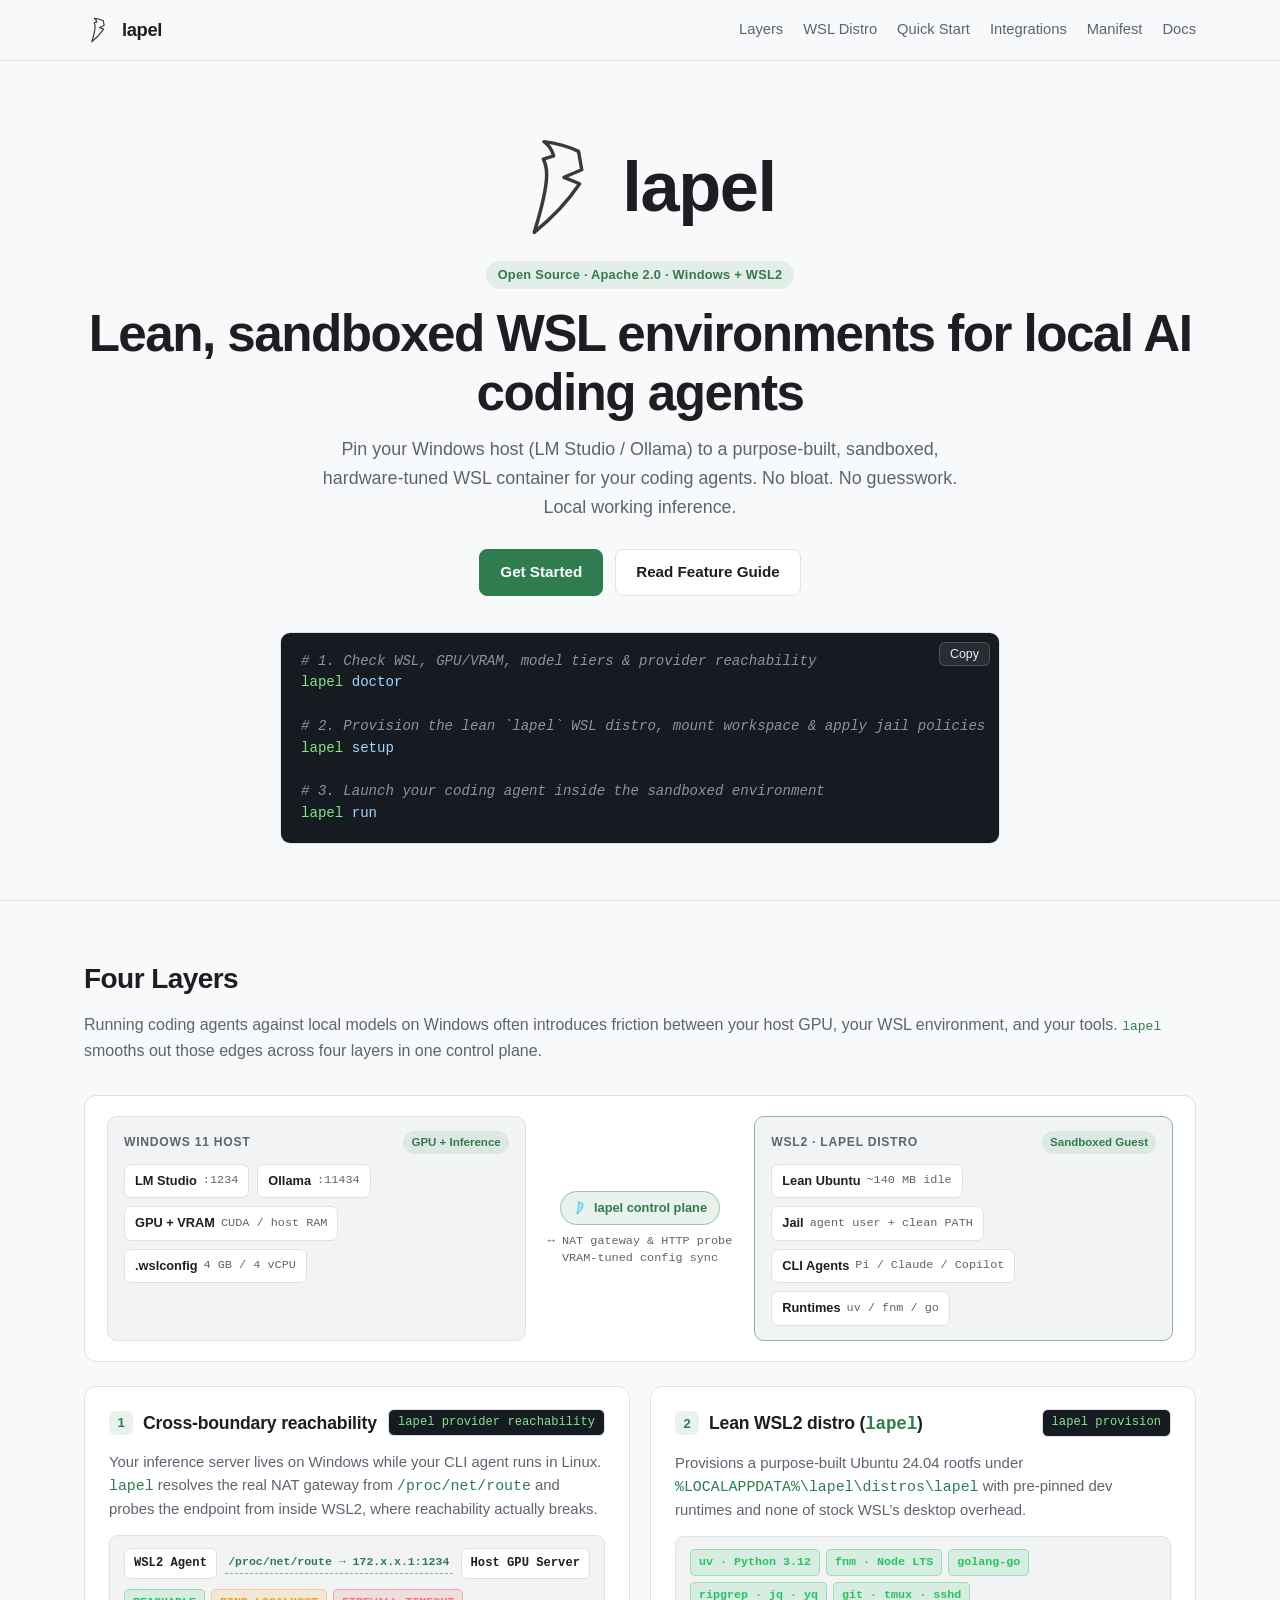
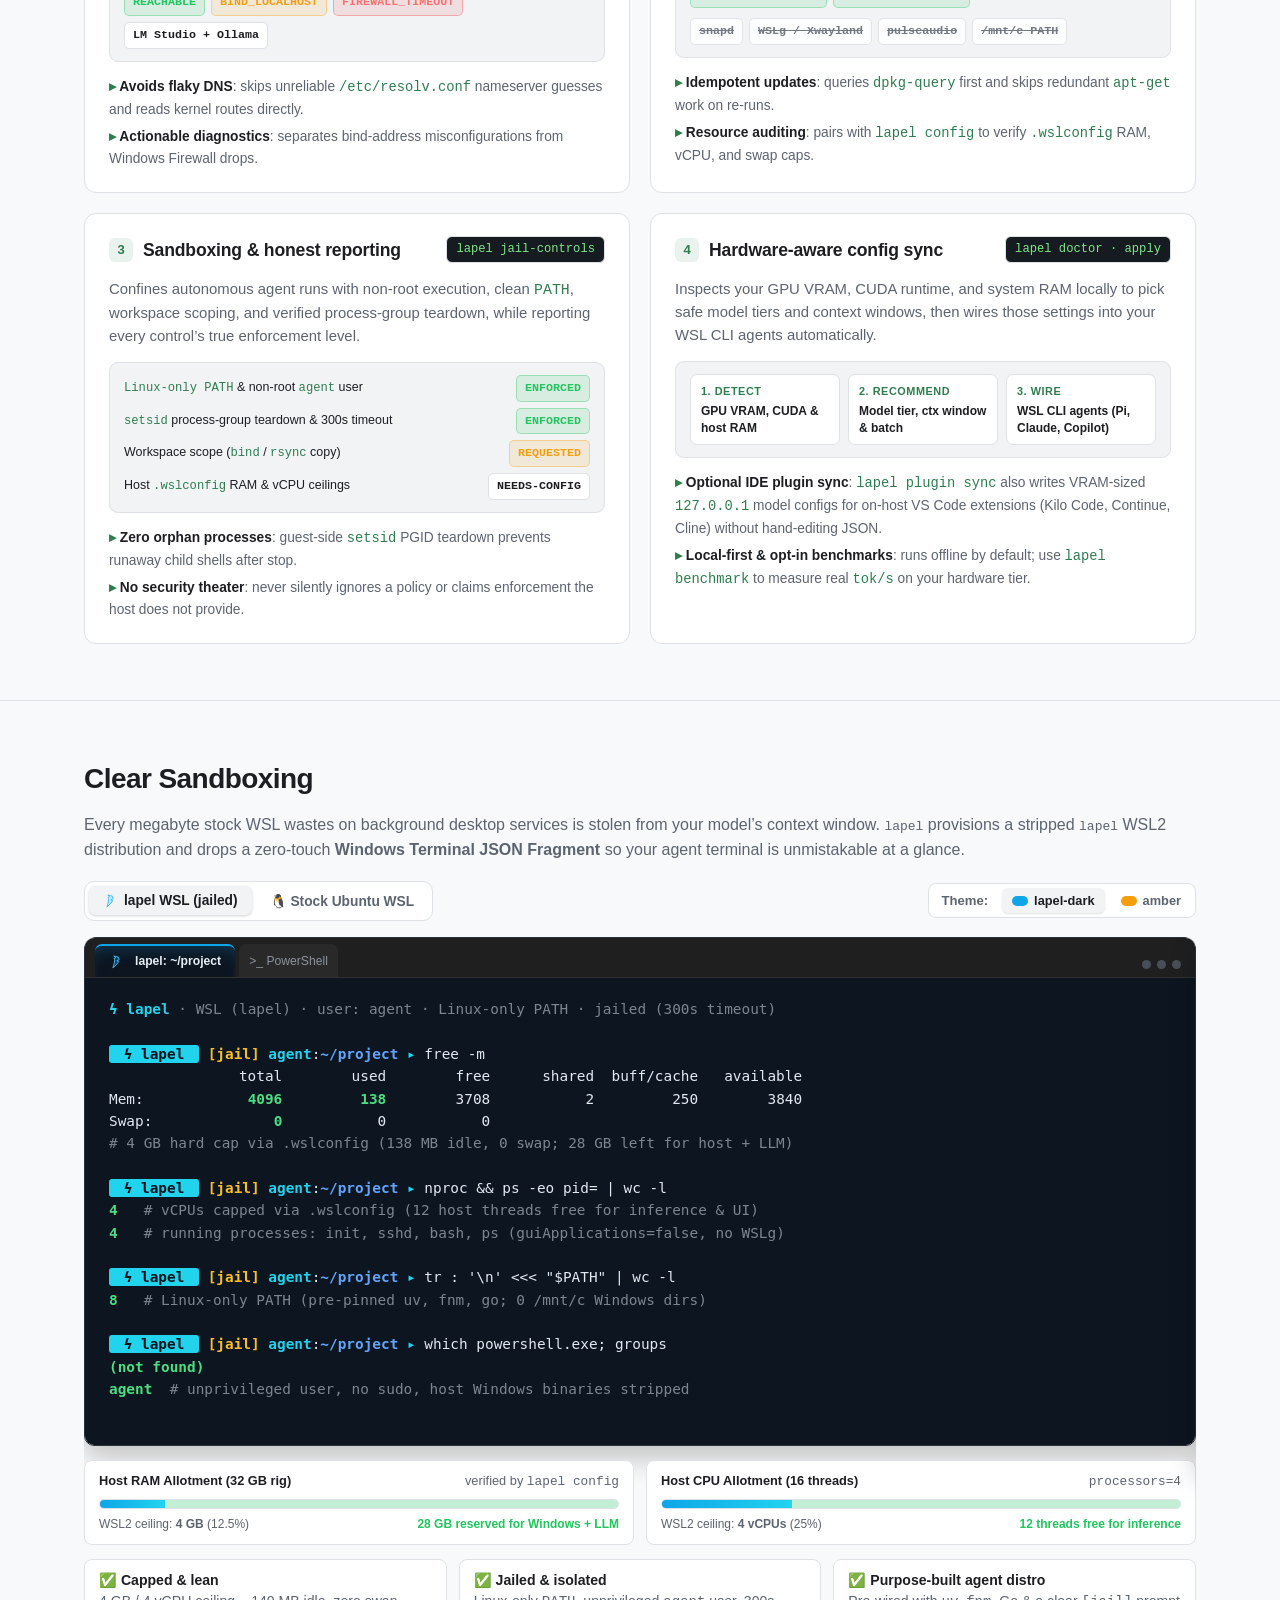
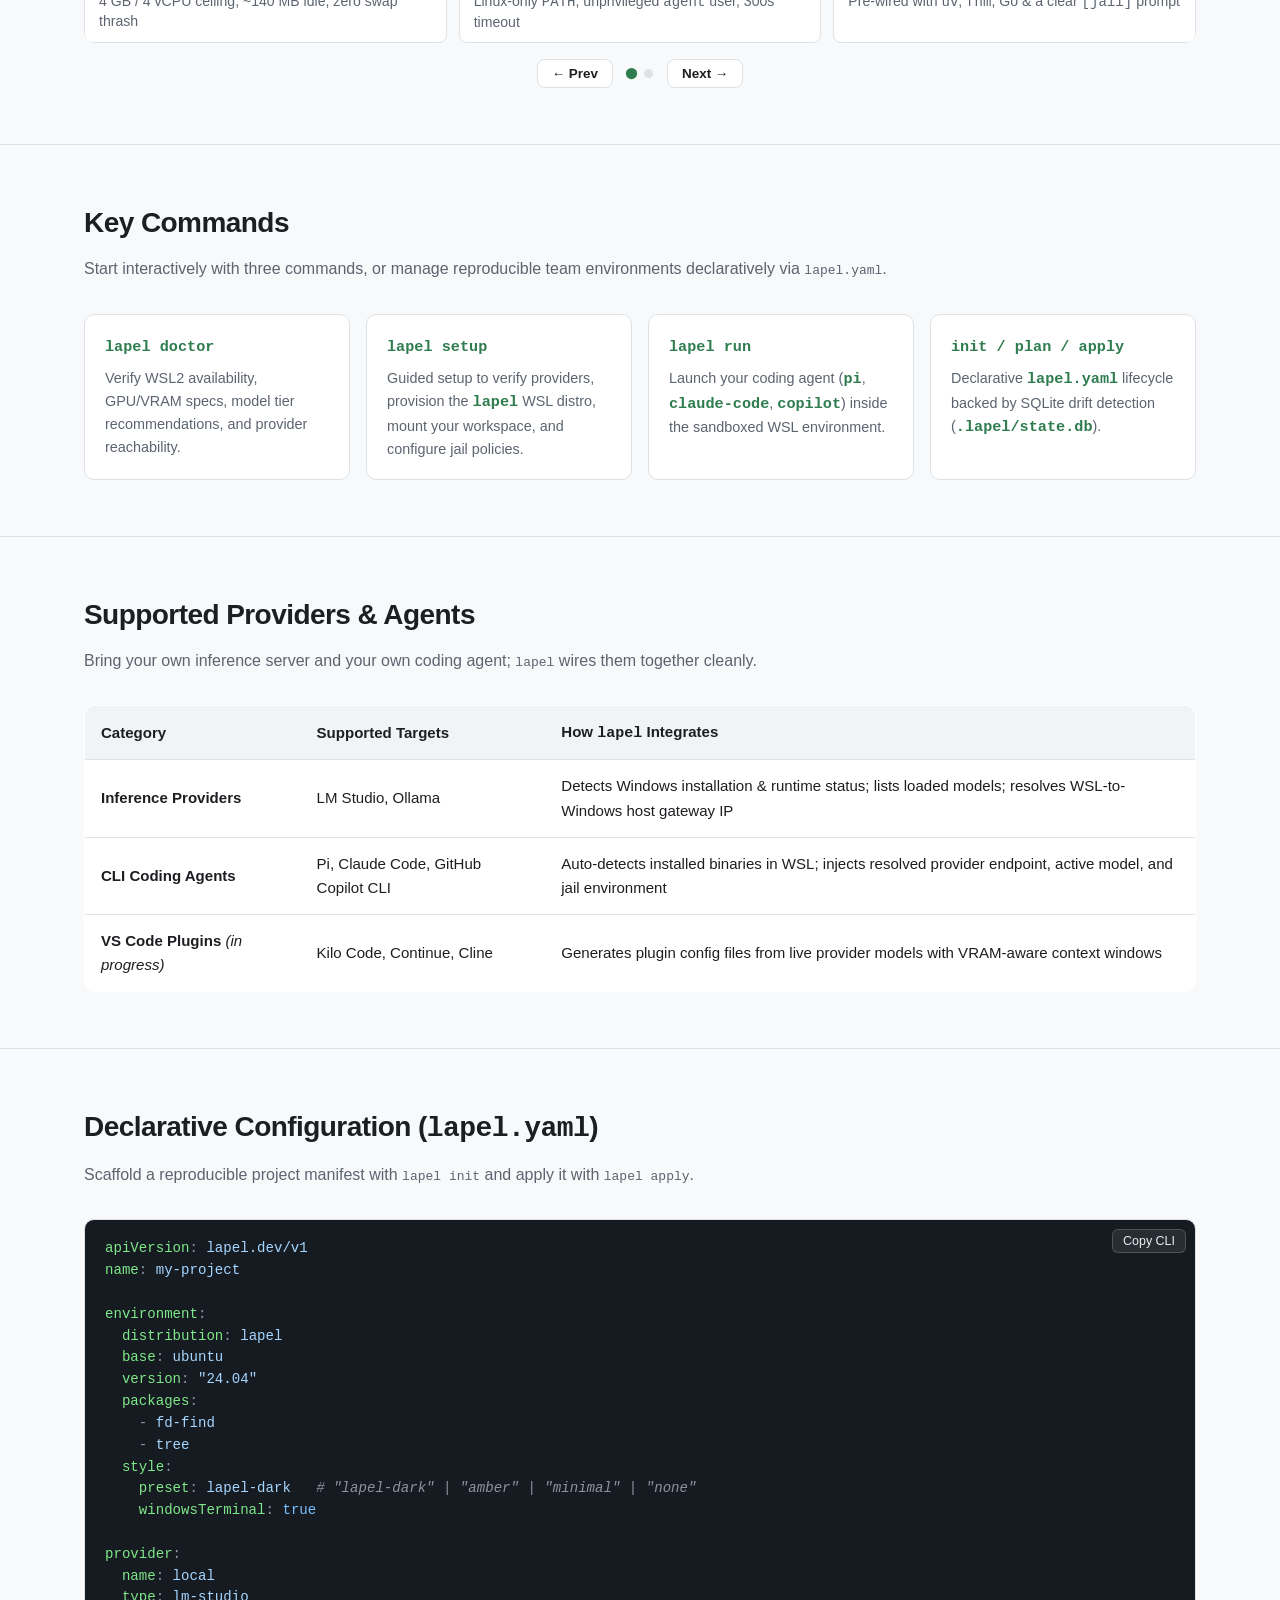
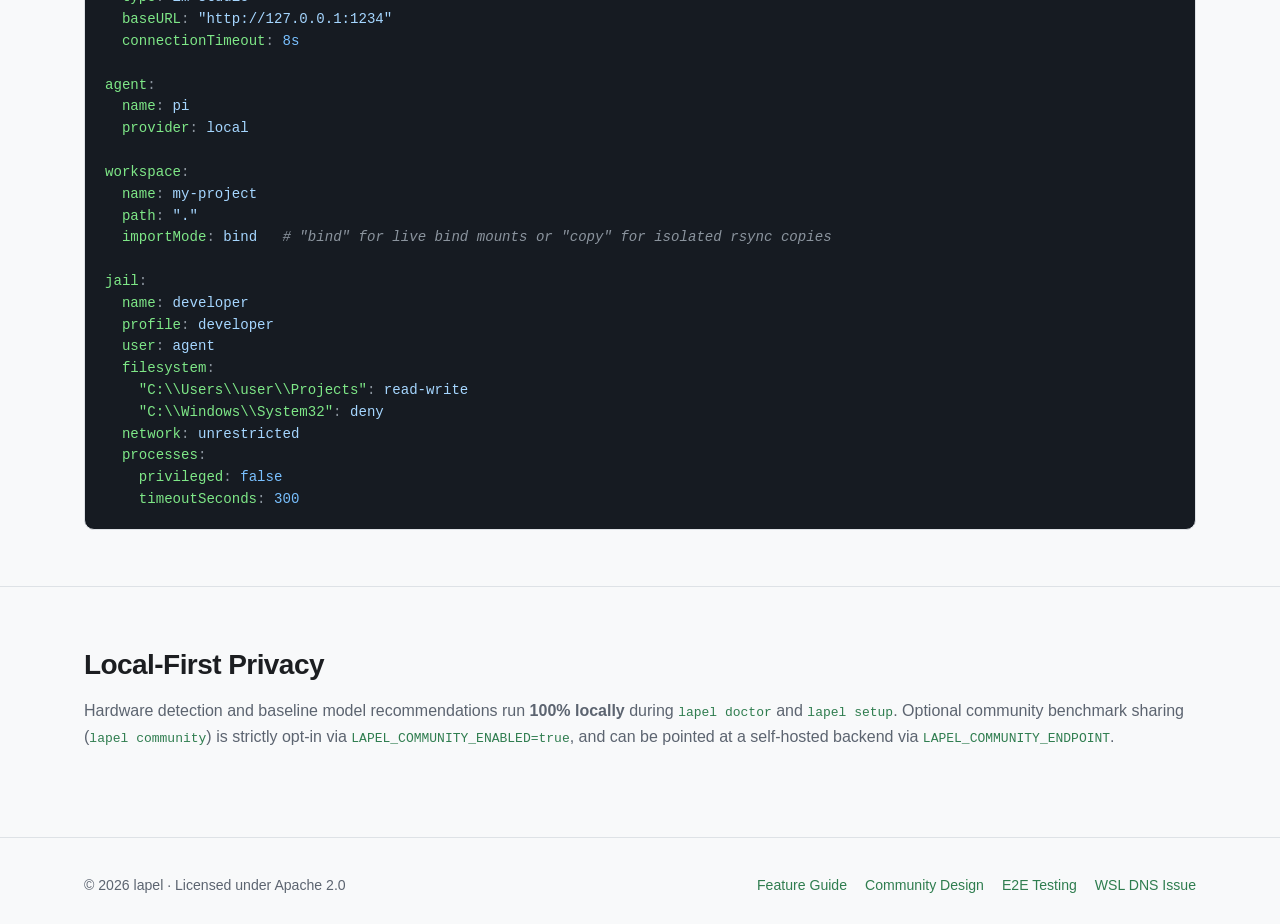
==== commit 837ee460: "docs(site): add hero brand wordmark and tighten Title Case h2 headings" ====
--- a/docs/index.html
+++ b/docs/index.html
@@ -14,11 +14,24 @@
       text-align: center;
     }
 
+    .hero-brand {
+      display: flex;
+      align-items: center;
+      justify-content: center;
+      gap: 10px;
+      margin: 0 auto 20px;
+      font-weight: 700;
+      font-size: clamp(2.8rem, 7vw, 4.4rem);
+      color: var(--text);
+      letter-spacing: -0.02em;
+      line-height: 1;
+    }
+
     .hero-logo {
-      width: 108px;
-      height: 108px;
-      margin: 0 auto 20px;
+      width: clamp(70px, 11vw, 108px);
+      height: clamp(70px, 11vw, 108px);
       display: block;
+      flex-shrink: 0;
       stroke: var(--logo-stroke);
     }
 
@@ -885,9 +898,12 @@
   <main>
     <section class="hero" style="border-top: none;">
       <div class="container">
-        <svg class="hero-logo" viewBox="0 0 100 100" fill="none" stroke-width="3.2" stroke-linecap="round" stroke-linejoin="round" role="img" aria-label="lapel logo">
-          <path d="M 37,8 C 48.5,9.5 59.5,12.5 69,17 L 72,34 L 55.5,41 L 70,47 C 58,65 44,79 28,92 C 34.5,71 39.2,53 39.5,39.5 C 39.6,33 38.4,28 36.4,24.2 L 46,21.2 C 44.5,15.8 41.5,11.2 37,8 Z" />
-        </svg>
+        <div class="hero-brand" aria-label="lapel">
+          <svg class="hero-logo" viewBox="0 0 100 100" fill="none" stroke-width="3.2" stroke-linecap="round" stroke-linejoin="round" aria-hidden="true">
+            <path d="M 37,8 C 48.5,9.5 59.5,12.5 69,17 L 72,34 L 55.5,41 L 70,47 C 58,65 44,79 28,92 C 34.5,71 39.2,53 39.5,39.5 C 39.6,33 38.4,28 36.4,24.2 L 46,21.2 C 44.5,15.8 41.5,11.2 37,8 Z" />
+          </svg>
+          <span>lapel</span>
+        </div>
         <span class="badge">Open Source &middot; Apache 2.0 &middot; Windows + WSL2</span>
         <h1>Lean, sandboxed WSL environments for local AI coding agents</h1>
         <p class="lead">
@@ -914,7 +930,7 @@
 
     <section id="layers">
       <div class="container">
-        <h2>Four layers</h2>
+        <h2>Four Layers</h2>
         <p class="section-sub">
           Running coding agents against local models on Windows often introduces friction between your host GPU, your WSL environment, and your tools. <code>lapel</code> smooths out those edges across four layers in one control plane.
         </p>
@@ -1086,7 +1102,7 @@
       <div class="container">
         <div class="wt-header-row">
           <div>
-            <h2>Know you&rsquo;re in the sandbox, and keep your RAM for your KV cache</h2>
+            <h2>Clear Sandboxing</h2>
             <p class="section-sub">
               Every megabyte stock WSL wastes on background desktop services is stolen from your model&rsquo;s context window. <code>lapel</code> provisions a stripped <code>lapel</code> WSL2 distribution and drops a zero-touch <strong>Windows Terminal JSON Fragment</strong> so your agent terminal is unmistakable at a glance.
             </p>
@@ -1267,7 +1283,7 @@
 
     <section id="quickstart">
       <div class="container">
-        <h2>The user journey</h2>
+        <h2>Key Commands</h2>
         <p class="section-sub">
           Start interactively with three commands, or manage reproducible team environments declaratively via <code>lapel.yaml</code>.
         </p>
@@ -1294,7 +1310,7 @@
 
     <section id="integrations">
       <div class="container">
-        <h2>Supported providers &amp; agents</h2>
+        <h2>Supported Providers &amp; Agents</h2>
         <p class="section-sub">Bring your own inference server and your own coding agent; <code>lapel</code> wires them together cleanly.</p>
         <table>
           <thead>
@@ -1327,7 +1343,7 @@
 
     <section id="manifest">
       <div class="container">
-        <h2>Declarative configuration (<code>lapel.yaml</code>)</h2>
+        <h2>Declarative Configuration (<code>lapel.yaml</code>)</h2>
         <p class="section-sub">Scaffold a reproducible project manifest with <code>lapel init</code> and apply it with <code>lapel apply</code>.</p>
         <div class="code-wrap" style="max-width: 100%;">
           <button class="copy-btn" data-copy="lapel init && lapel plan && lapel apply">Copy CLI</button>
@@ -1377,7 +1393,7 @@
 
     <section id="privacy">
       <div class="container">
-        <h2>Local-first privacy</h2>
+        <h2>Local-First Privacy</h2>
         <p class="section-sub">
           Hardware detection and baseline model recommendations run <strong>100% locally</strong> during <code>lapel doctor</code> and <code>lapel setup</code>.
           Optional community benchmark sharing (<code>lapel community</code>) is strictly opt-in via <code>LAPEL_COMMUNITY_ENABLED=true</code>, and can be pointed at a self-hosted backend via <code>LAPEL_COMMUNITY_ENDPOINT</code>.
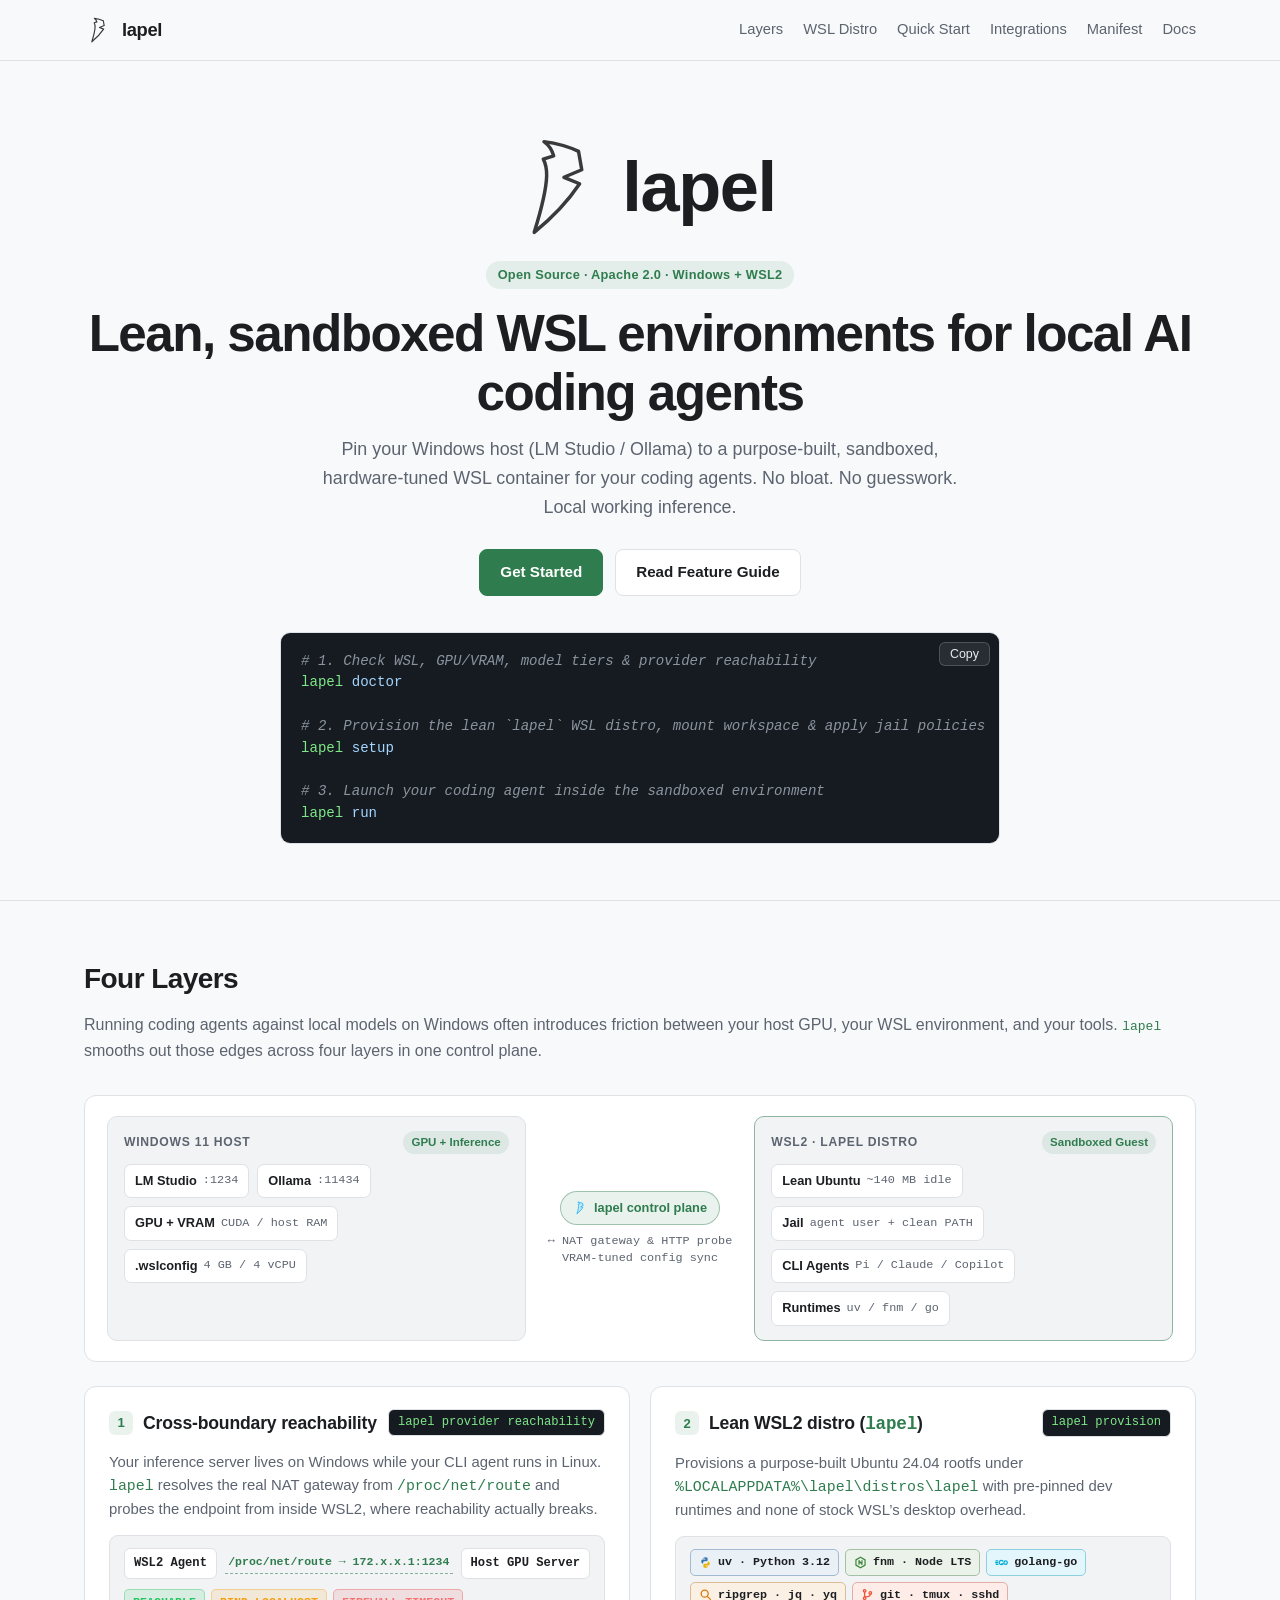
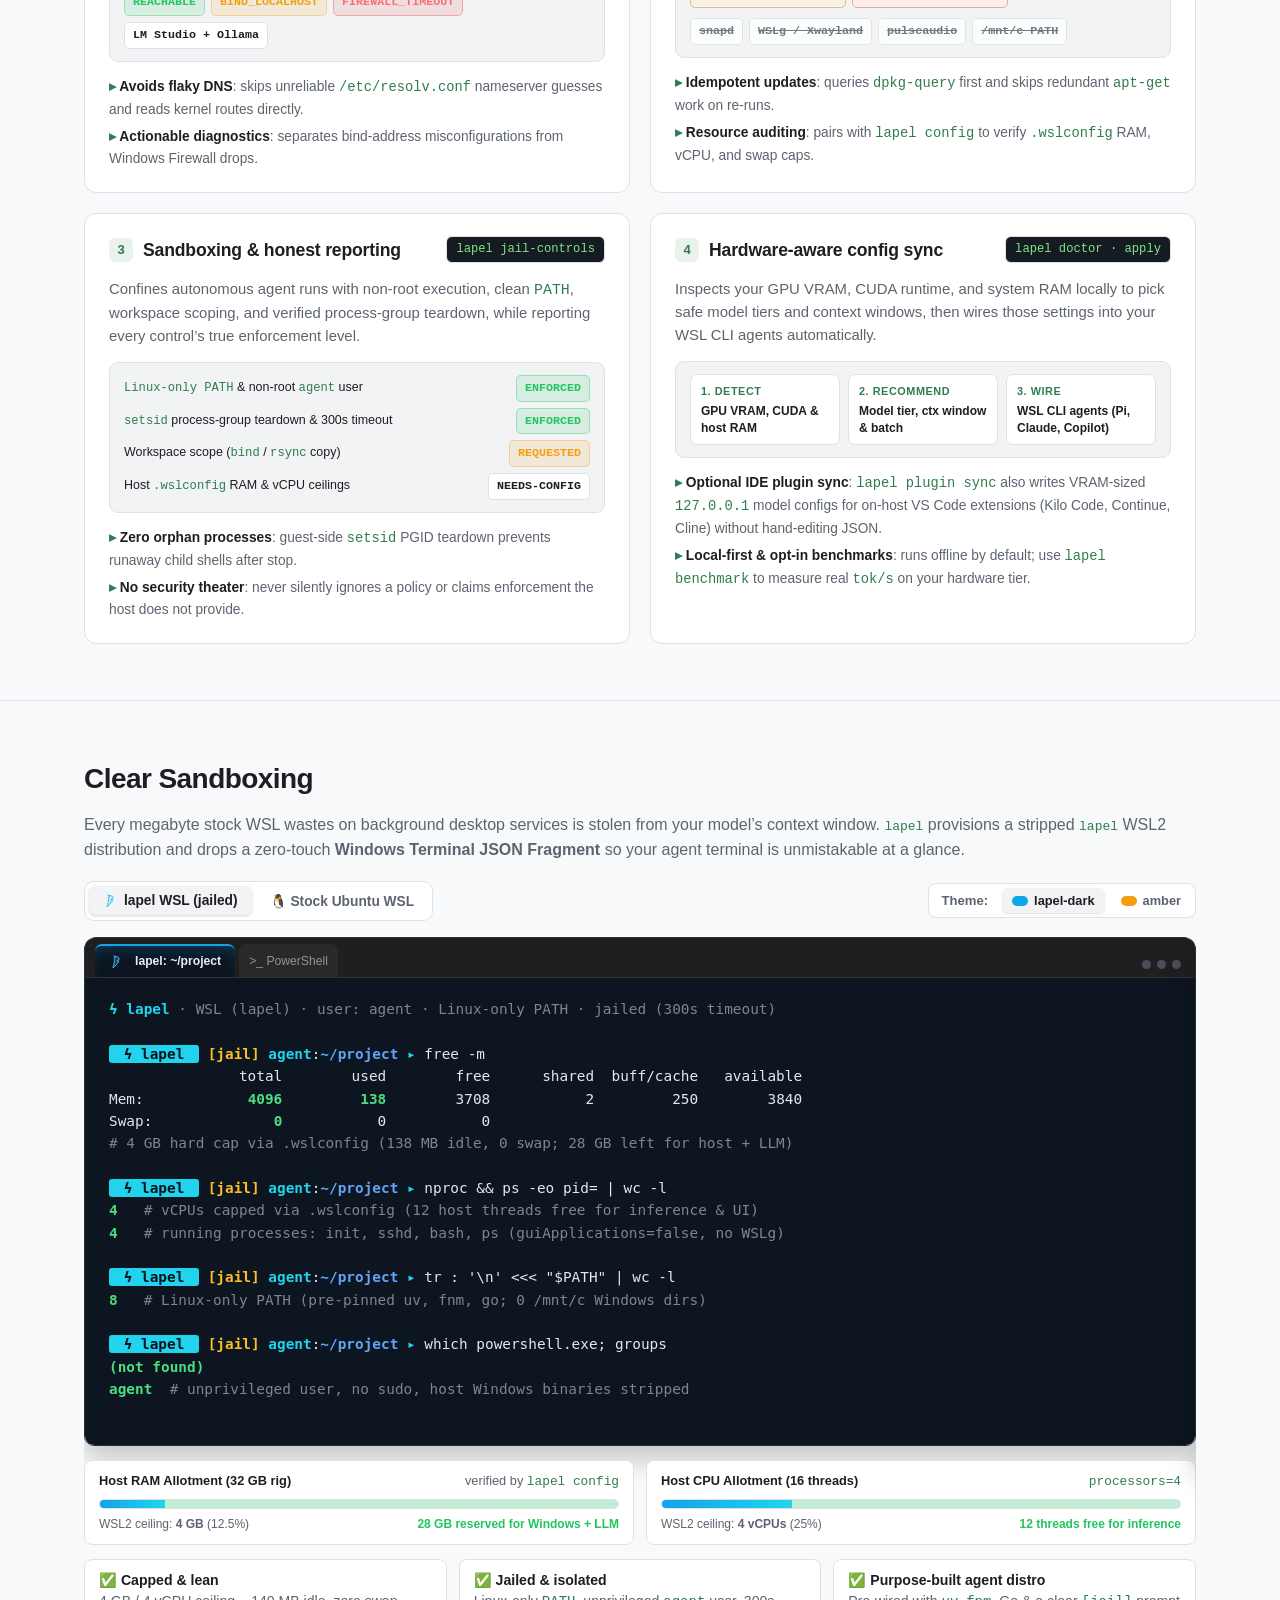
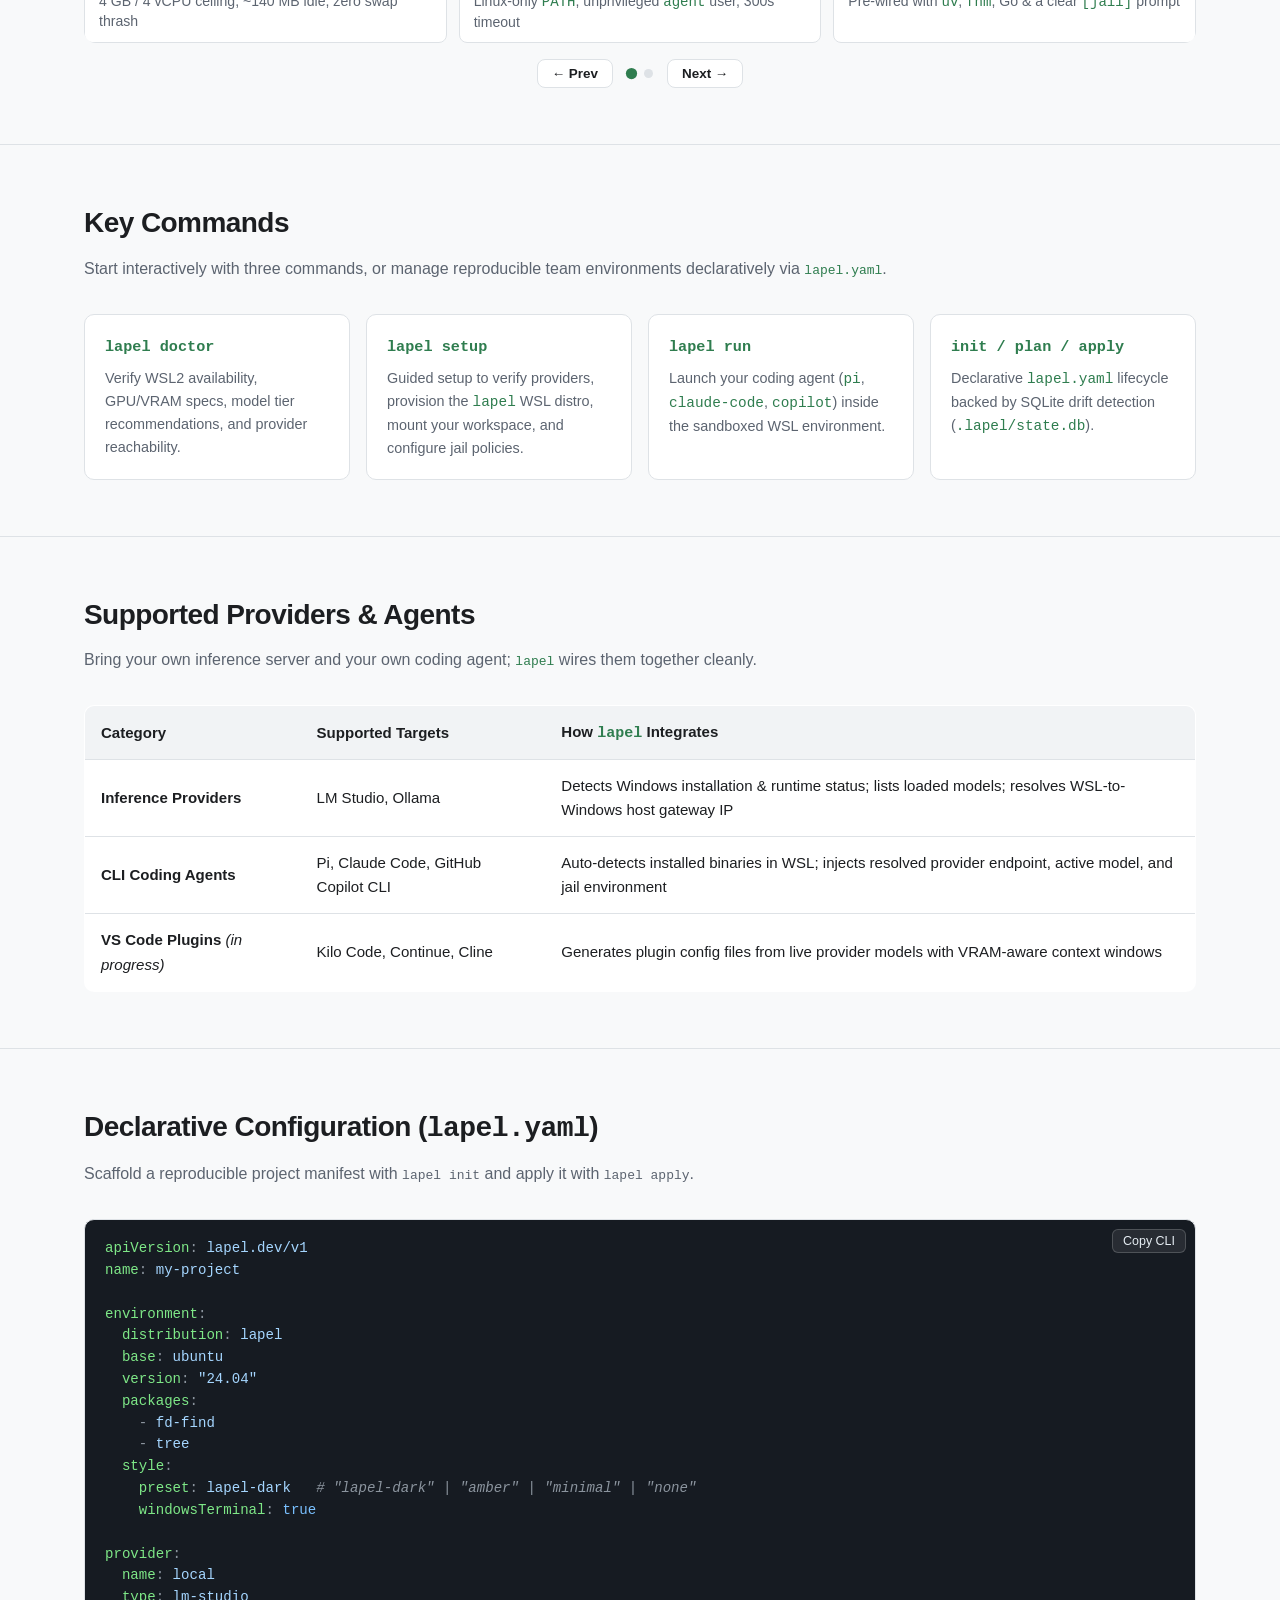
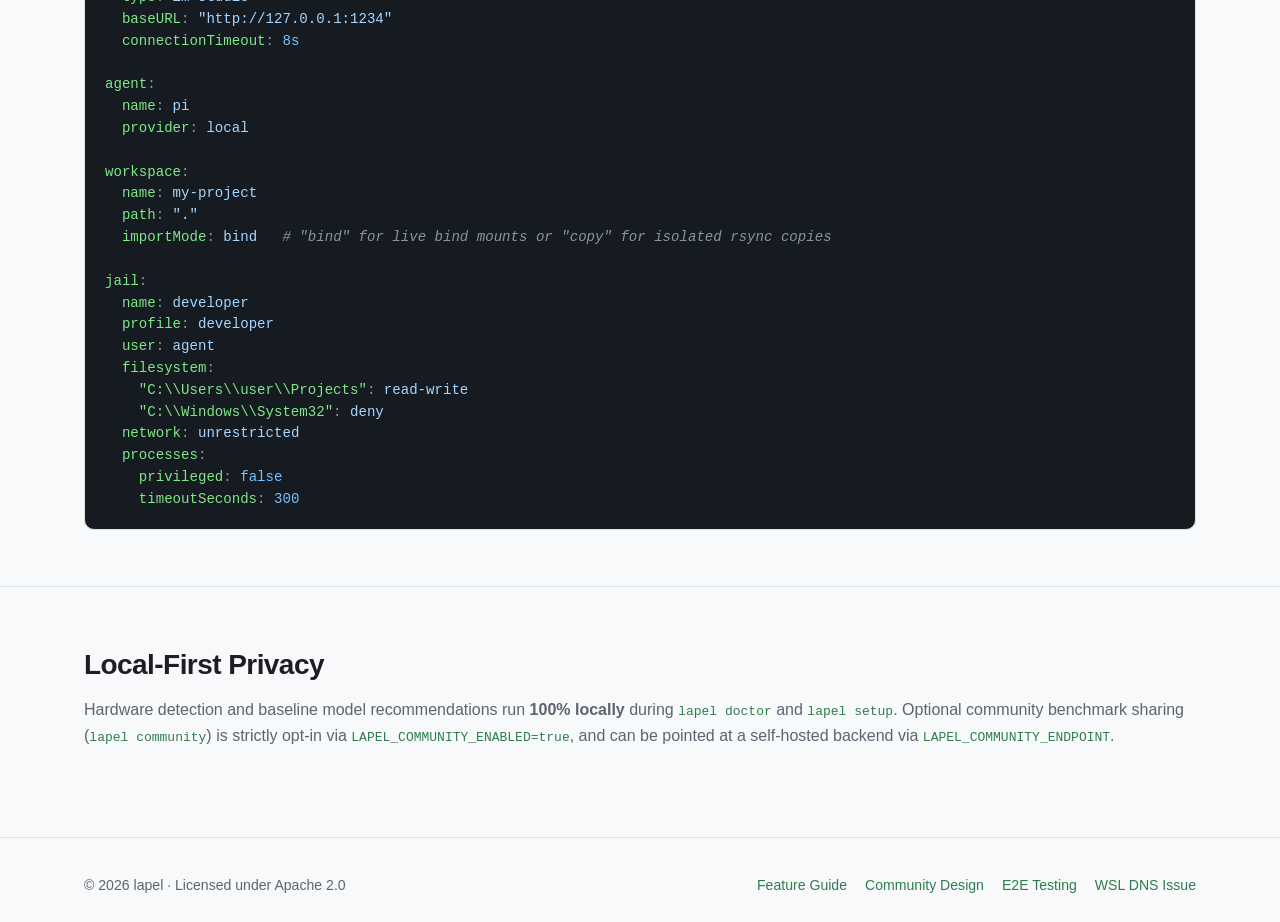
==== commit 97c47ccb: "style(site): add tool-branded chips in Layer 2 and unify inline code accent" ====
--- a/docs/index.html
+++ b/docs/index.html
@@ -364,6 +364,35 @@
       opacity: 0.85;
     }
 
+    .chip-tool {
+      display: inline-flex;
+      align-items: center;
+      gap: 6px;
+      background: color-mix(in srgb, var(--chip-color) 11%, var(--surface));
+      border-color: color-mix(in srgb, var(--chip-color) 36%, var(--border));
+      color: var(--text);
+    }
+
+    .chip-tool svg {
+      width: 13px;
+      height: 13px;
+      flex-shrink: 0;
+    }
+
+    .chip-python { --chip-color: #3776ab; }
+    .chip-node   { --chip-color: #3c873a; }
+    .chip-go     { --chip-color: #00add8; }
+    .chip-cli    { --chip-color: #d97706; }
+    .chip-git    { --chip-color: #f05032; }
+
+    @media (prefers-color-scheme: dark) {
+      .chip-python { --chip-color: #60a5fa; }
+      .chip-node   { --chip-color: #4ade80; }
+      .chip-go     { --chip-color: #22d3ee; }
+      .chip-cli    { --chip-color: #fbbf24; }
+      .chip-git    { --chip-color: #fb7185; }
+    }
+
     .jail-matrix {
       display: flex;
       flex-direction: column;
@@ -465,7 +494,7 @@
       padding: 18px 20px;
     }
 
-    .step code {
+    .step > code {
       font-size: 0.95rem;
       font-weight: 700;
       color: var(--accent);
@@ -478,6 +507,9 @@
     }
 
     #layers code,
+    #lean-distro code,
+    #quickstart code,
+    #integrations code,
     #privacy code {
       color: var(--accent);
     }
@@ -1012,11 +1044,46 @@
             </p>
             <div class="layer-visual">
               <div class="chip-row">
-                <span class="chip chip-ok">uv &middot; Python 3.12</span>
-                <span class="chip chip-ok">fnm &middot; Node LTS</span>
-                <span class="chip chip-ok">golang-go</span>
-                <span class="chip chip-ok">ripgrep &middot; jq &middot; yq</span>
-                <span class="chip chip-ok">git &middot; tmux &middot; sshd</span>
+                <span class="chip chip-tool chip-python">
+                  <svg viewBox="0 0 16 16" fill="none" aria-hidden="true">
+                    <path d="M7.9 1.5c-2.6 0-2.4 1.1-2.4 1.1v1.2h2.5v.4H4.5S2.8 4 2.8 6.6s1.5 2.5 1.5 2.5h.9V7.9s0-1.5 1.5-1.5h2.5s1.4 0 1.4-1.4V2.9s.2-1.4-2.7-1.4Z" fill="#3776ab"/>
+                    <circle cx="6.6" cy="2.9" r="0.55" fill="#ffffff"/>
+                    <path d="M8.1 14.5c2.6 0 2.4-1.1 2.4-1.1v-1.2H8v-.4h3.5s1.7.2 1.7-2.4-1.5-2.5-1.5-2.5h-.9v1.2s0 1.5-1.5 1.5H6.8s-1.4 0-1.4 1.4v2.1s-.2 1.4 2.7 1.4Z" fill="#eab308"/>
+                    <circle cx="9.4" cy="13.1" r="0.55" fill="#ffffff"/>
+                  </svg>
+                  uv &middot; Python 3.12
+                </span>
+                <span class="chip chip-tool chip-node">
+                  <svg viewBox="0 0 16 16" fill="none" stroke="var(--chip-color)" stroke-width="1.5" stroke-linejoin="round" aria-hidden="true">
+                    <path d="M8 1.5 13.6 4.75v6.5L8 14.5 2.4 11.25v-6.5L8 1.5Z"/>
+                    <path d="M6.2 10.2V5.8l3.6 4.4V5.8" stroke-linecap="round"/>
+                  </svg>
+                  fnm &middot; Node LTS
+                </span>
+                <span class="chip chip-tool chip-go">
+                  <svg viewBox="0 0 16 16" fill="none" stroke="var(--chip-color)" stroke-width="1.6" stroke-linecap="round" stroke-linejoin="round" aria-hidden="true">
+                    <path d="M1.2 6h2.2M.8 8.2h2.4M1.6 10.4h1.8"/>
+                    <path d="M9.6 6.2a2.6 2.6 0 1 0 .2 3.4H8"/>
+                    <circle cx="13" cy="8.2" r="2.1"/>
+                  </svg>
+                  golang-go
+                </span>
+                <span class="chip chip-tool chip-cli">
+                  <svg viewBox="0 0 16 16" fill="none" stroke="var(--chip-color)" stroke-width="1.6" stroke-linecap="round" aria-hidden="true">
+                    <circle cx="7" cy="7" r="4.3"/>
+                    <path d="M10.3 10.3 14 14"/>
+                  </svg>
+                  ripgrep &middot; jq &middot; yq
+                </span>
+                <span class="chip chip-tool chip-git">
+                  <svg viewBox="0 0 16 16" fill="none" stroke="var(--chip-color)" stroke-width="1.5" stroke-linecap="round" aria-hidden="true">
+                    <circle cx="4.5" cy="3.5" r="1.6"/>
+                    <circle cx="4.5" cy="12.5" r="1.6"/>
+                    <circle cx="11.5" cy="6" r="1.6"/>
+                    <path d="M4.5 5.1v5.8M11.5 7.6c0 2.3-2.4 3.3-7 3.3"/>
+                  </svg>
+                  git &middot; tmux &middot; sshd
+                </span>
               </div>
               <div class="chip-row">
                 <span class="chip chip-muted">snapd</span>
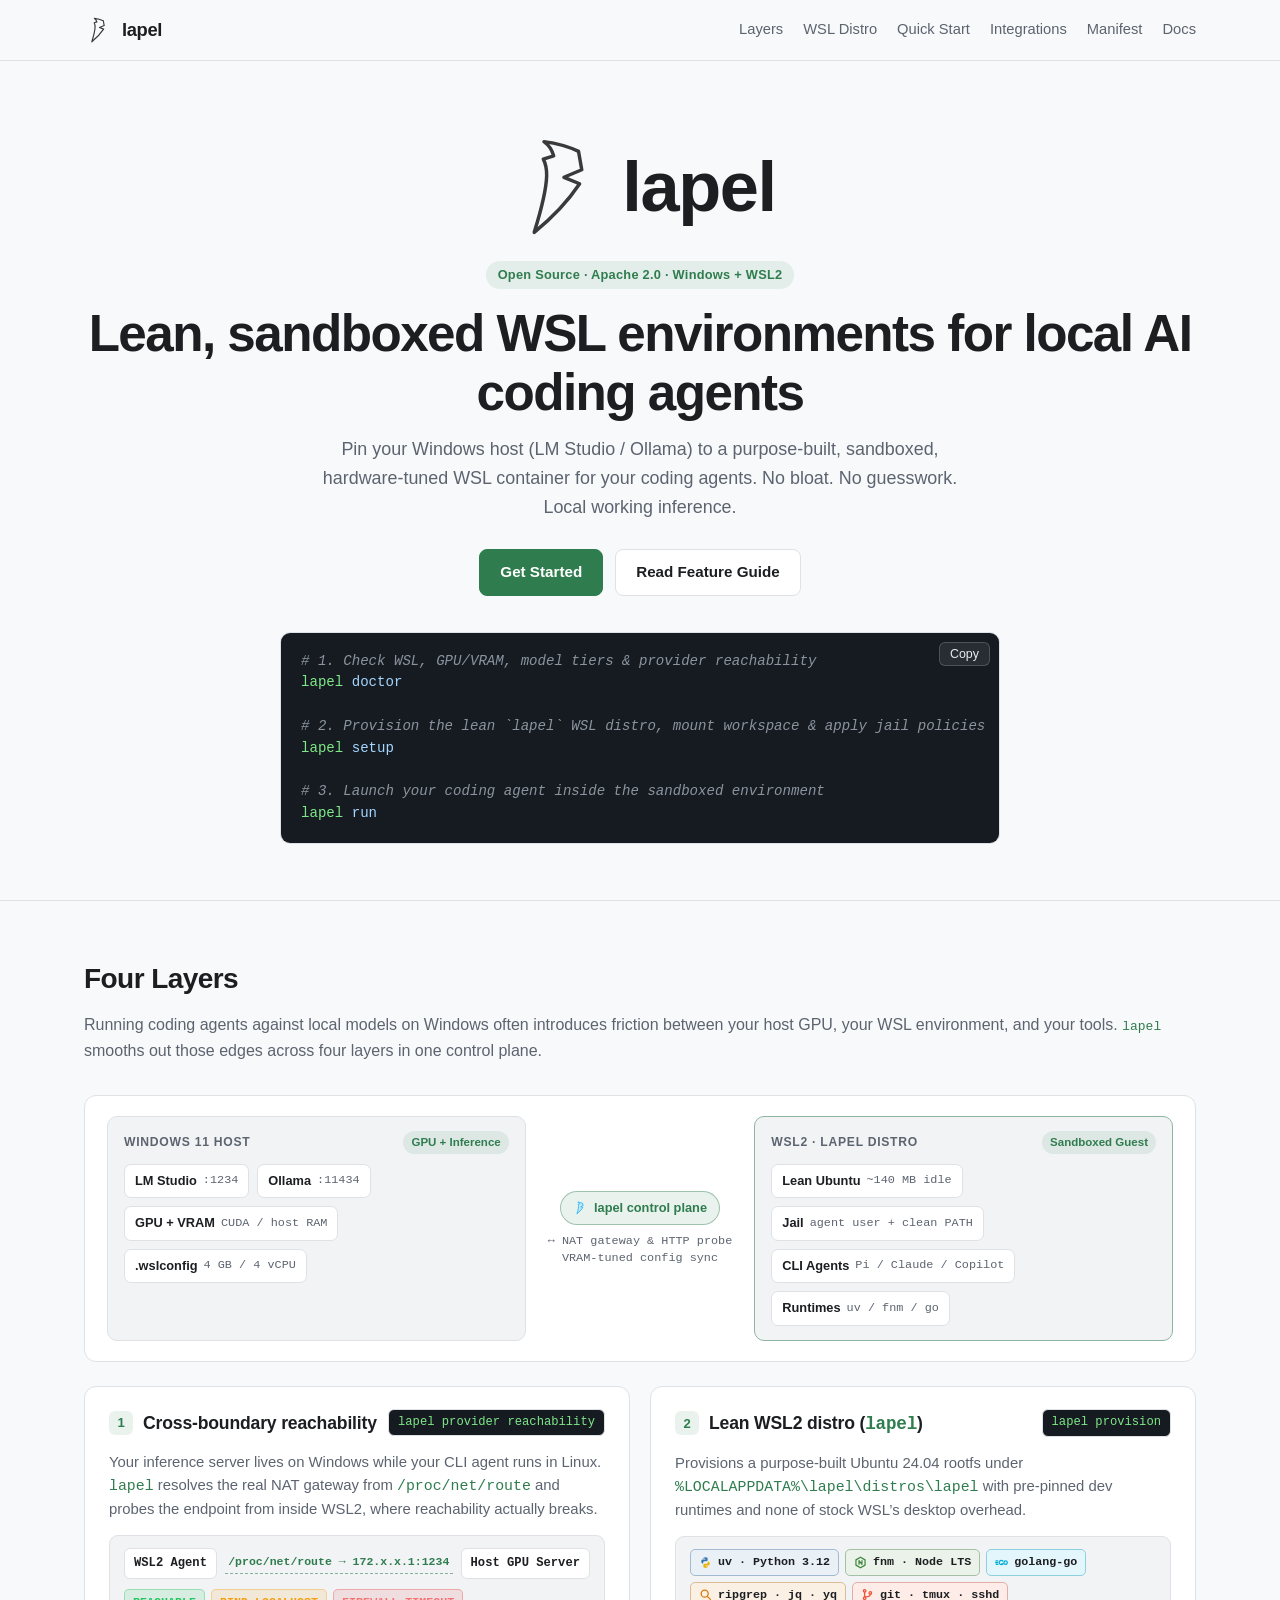
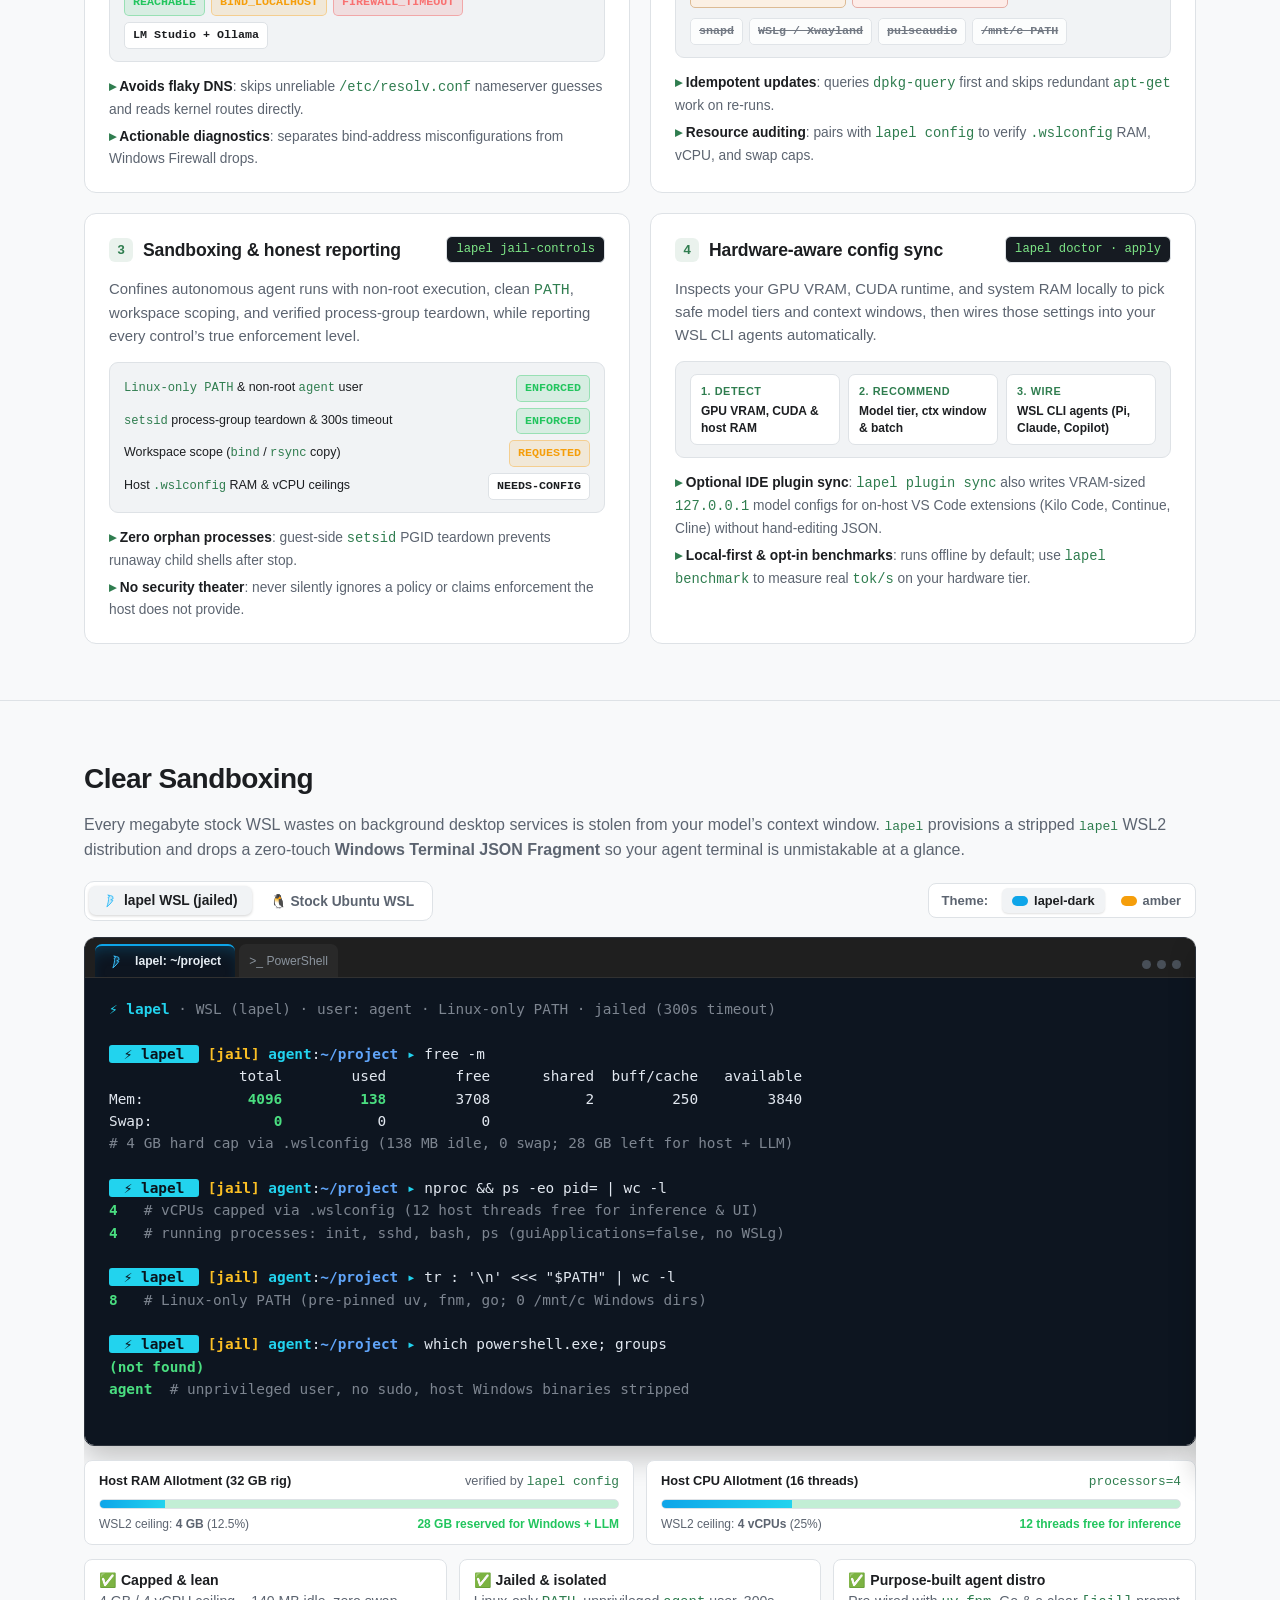
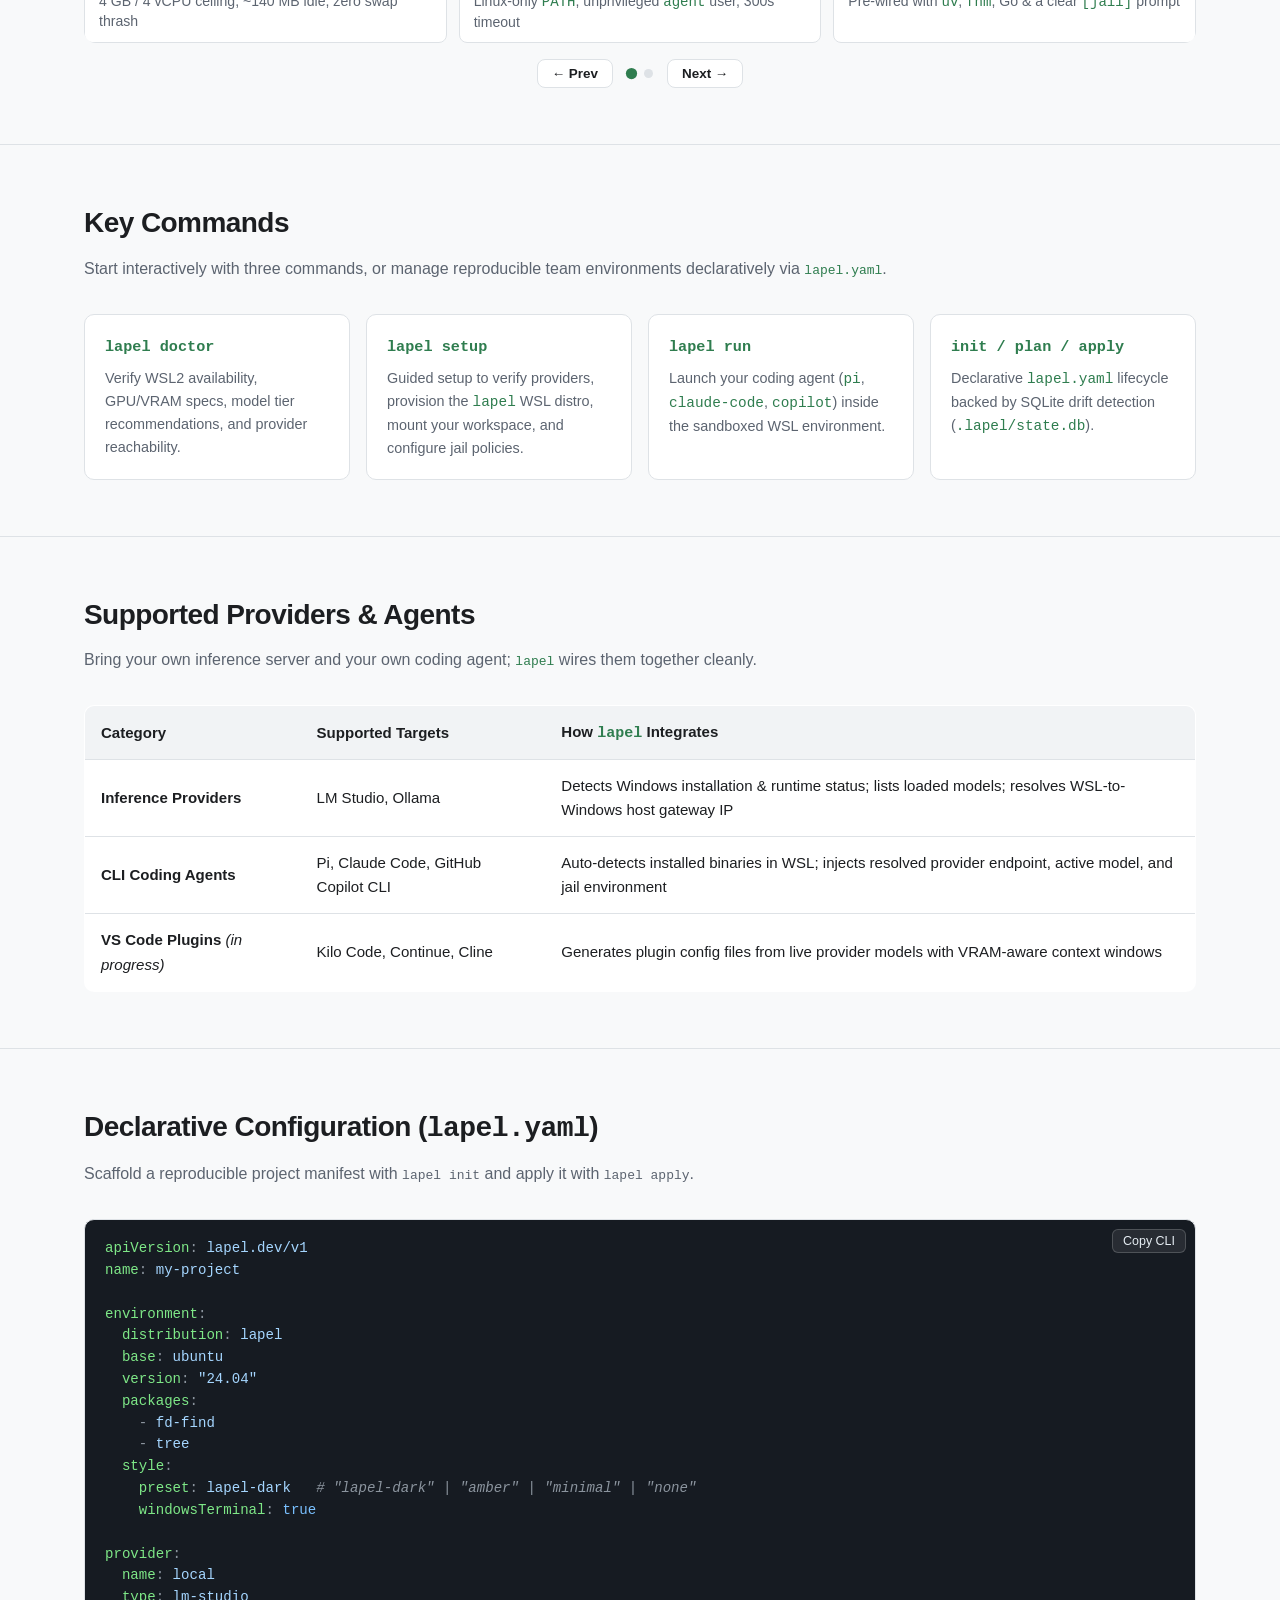
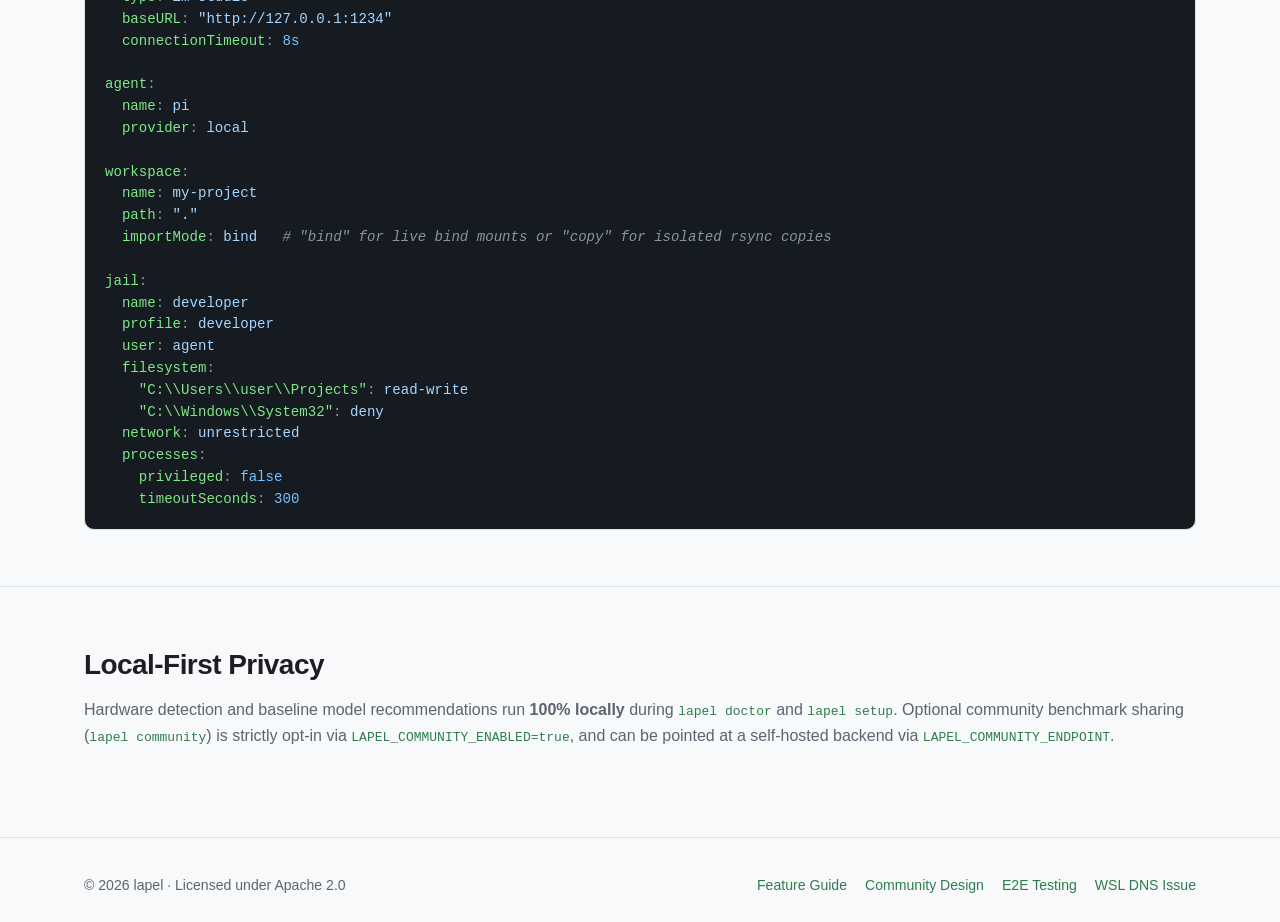
==== commit 1f9de069: "style: use ⚡ (U+26A1) consistently across shell prompt, docs, and site" ====
--- a/docs/index.html
+++ b/docs/index.html
@@ -798,9 +798,6 @@
     .t-ok { color: #4ade80; font-weight: 600; }
     .t-dir { color: #60a5fa; font-weight: 600; }
     .t-jail { color: #fbbf24; font-weight: 700; }
-    .t-koppa {
-      font-family: Consolas, "DejaVu Sans Mono", Menlo, ui-monospace, monospace;
-    }
 
     .wt-lapel[data-preset="lapel-dark"] .t-pill {
       background: #22d3ee;
@@ -1209,22 +1206,22 @@
                   </div>
                   <div class="wt-controls"><span class="wt-dot"></span><span class="wt-dot"></span><span class="wt-dot"></span></div>
                 </div>
-                <div class="wt-body"><span class="t-accent"><span class="t-koppa">ϟ</span> lapel</span> <span class="t-dim">&middot; WSL (lapel) &middot; user: agent &middot; Linux-only PATH &middot; jailed (300s timeout)</span>
-
-<span class="t-pill"> <span class="t-koppa">ϟ</span> lapel </span> <span class="t-jail">[jail]</span> <span class="t-accent">agent</span>:<span class="t-dir">~/project</span> <span class="t-accent">&blacktriangleright;</span> free -m
+                <div class="wt-body"><span class="t-accent">⚡ lapel</span> <span class="t-dim">&middot; WSL (lapel) &middot; user: agent &middot; Linux-only PATH &middot; jailed (300s timeout)</span>
+
+<span class="t-pill"> ⚡ lapel </span> <span class="t-jail">[jail]</span> <span class="t-accent">agent</span>:<span class="t-dir">~/project</span> <span class="t-accent">&blacktriangleright;</span> free -m
                total        used        free      shared  buff/cache   available
 Mem:            <span class="t-ok">4096</span>         <span class="t-ok">138</span>        3708           2         250        3840
 Swap:              <span class="t-ok">0</span>           0           0
 <span class="t-dim"># 4 GB hard cap via .wslconfig (138 MB idle, 0 swap; 28 GB left for host + LLM)</span>
 
-<span class="t-pill"> <span class="t-koppa">ϟ</span> lapel </span> <span class="t-jail">[jail]</span> <span class="t-accent">agent</span>:<span class="t-dir">~/project</span> <span class="t-accent">&blacktriangleright;</span> nproc &amp;&amp; ps -eo pid= | wc -l
+<span class="t-pill"> ⚡ lapel </span> <span class="t-jail">[jail]</span> <span class="t-accent">agent</span>:<span class="t-dir">~/project</span> <span class="t-accent">&blacktriangleright;</span> nproc &amp;&amp; ps -eo pid= | wc -l
 <span class="t-ok">4</span>   <span class="t-dim"># vCPUs capped via .wslconfig (12 host threads free for inference &amp; UI)</span>
 <span class="t-ok">4</span>   <span class="t-dim"># running processes: init, sshd, bash, ps (guiApplications=false, no WSLg)</span>
 
-<span class="t-pill"> <span class="t-koppa">ϟ</span> lapel </span> <span class="t-jail">[jail]</span> <span class="t-accent">agent</span>:<span class="t-dir">~/project</span> <span class="t-accent">&blacktriangleright;</span> tr : '\n' &lt;&lt;&lt; "$PATH" | wc -l
+<span class="t-pill"> ⚡ lapel </span> <span class="t-jail">[jail]</span> <span class="t-accent">agent</span>:<span class="t-dir">~/project</span> <span class="t-accent">&blacktriangleright;</span> tr : '\n' &lt;&lt;&lt; "$PATH" | wc -l
 <span class="t-ok">8</span>   <span class="t-dim"># Linux-only PATH (pre-pinned uv, fnm, go; 0 /mnt/c Windows dirs)</span>
 
-<span class="t-pill"> <span class="t-koppa">ϟ</span> lapel </span> <span class="t-jail">[jail]</span> <span class="t-accent">agent</span>:<span class="t-dir">~/project</span> <span class="t-accent">&blacktriangleright;</span> which powershell.exe; groups
+<span class="t-pill"> ⚡ lapel </span> <span class="t-jail">[jail]</span> <span class="t-accent">agent</span>:<span class="t-dir">~/project</span> <span class="t-accent">&blacktriangleright;</span> which powershell.exe; groups
 <span class="t-ok">(not found)</span>
 <span class="t-ok">agent</span>  <span class="t-dim"># unprivileged user, no sudo, host Windows binaries stripped</span></div>
               </div>
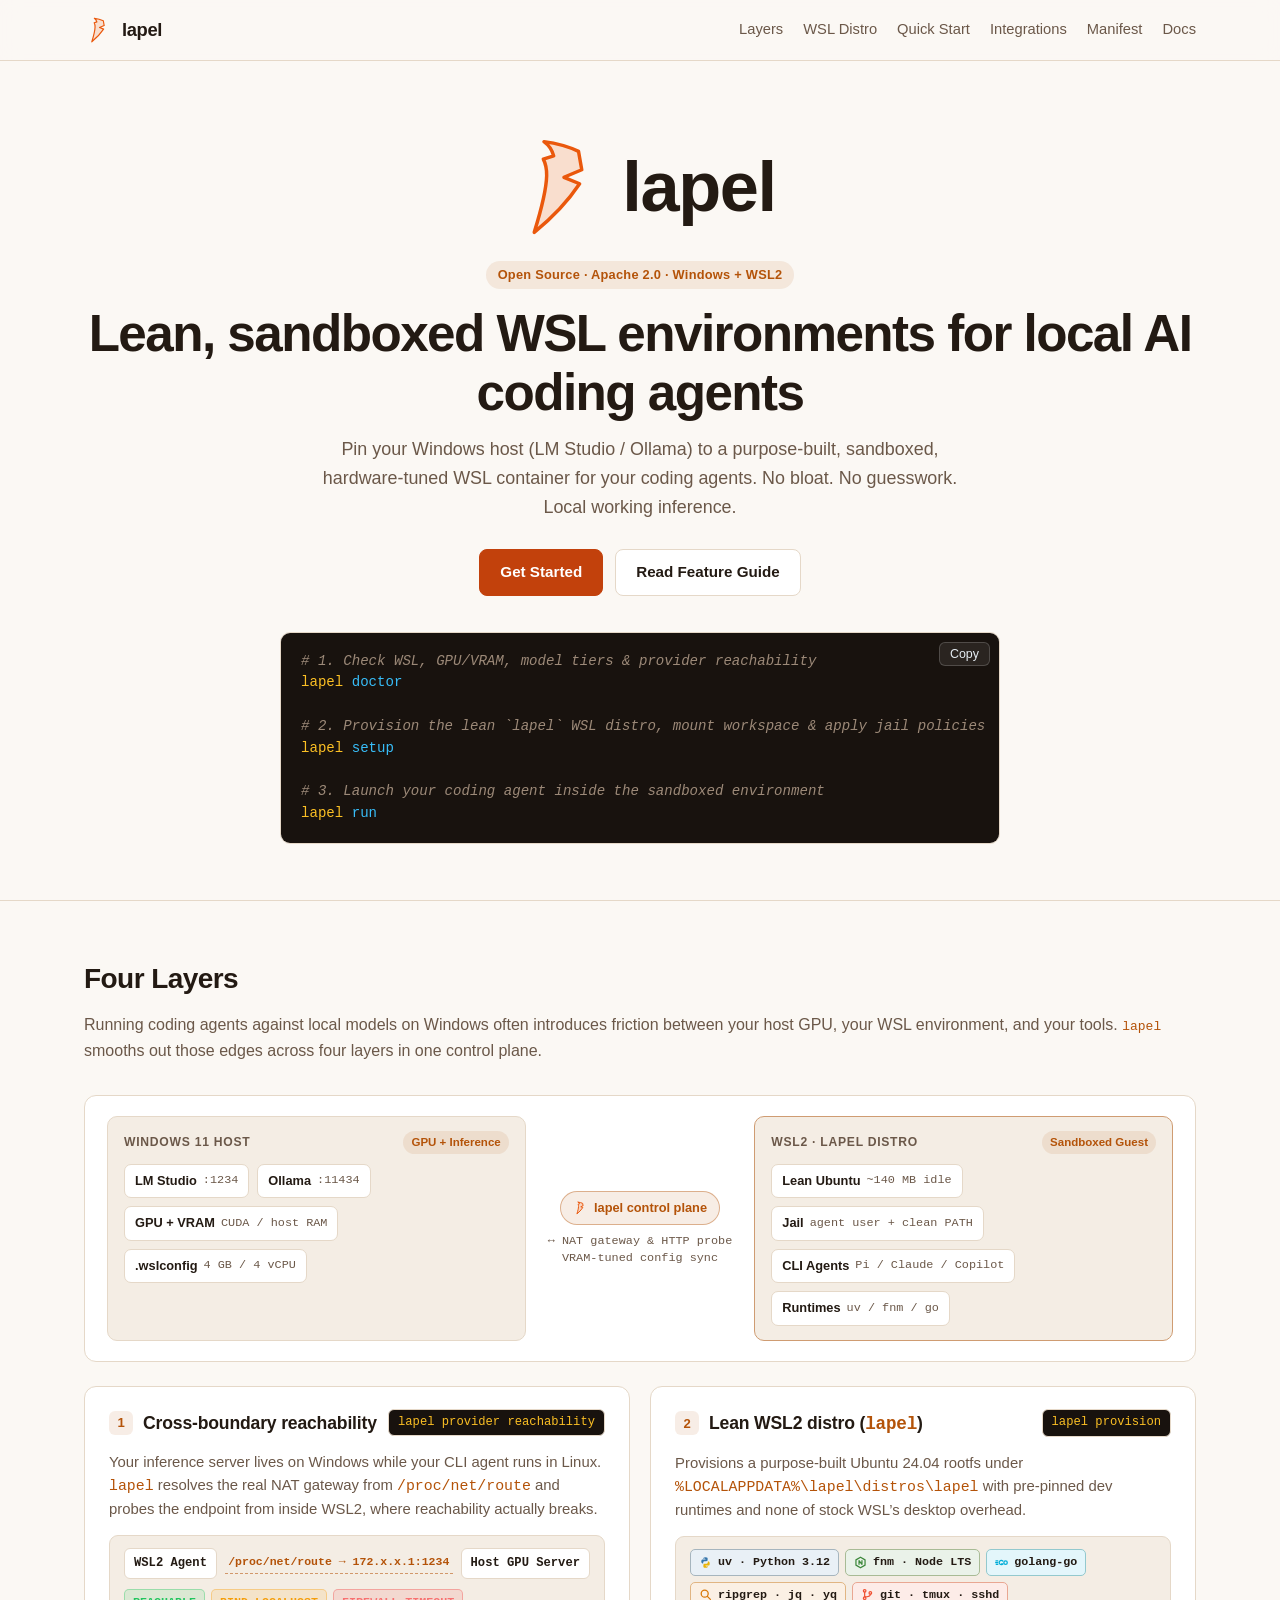
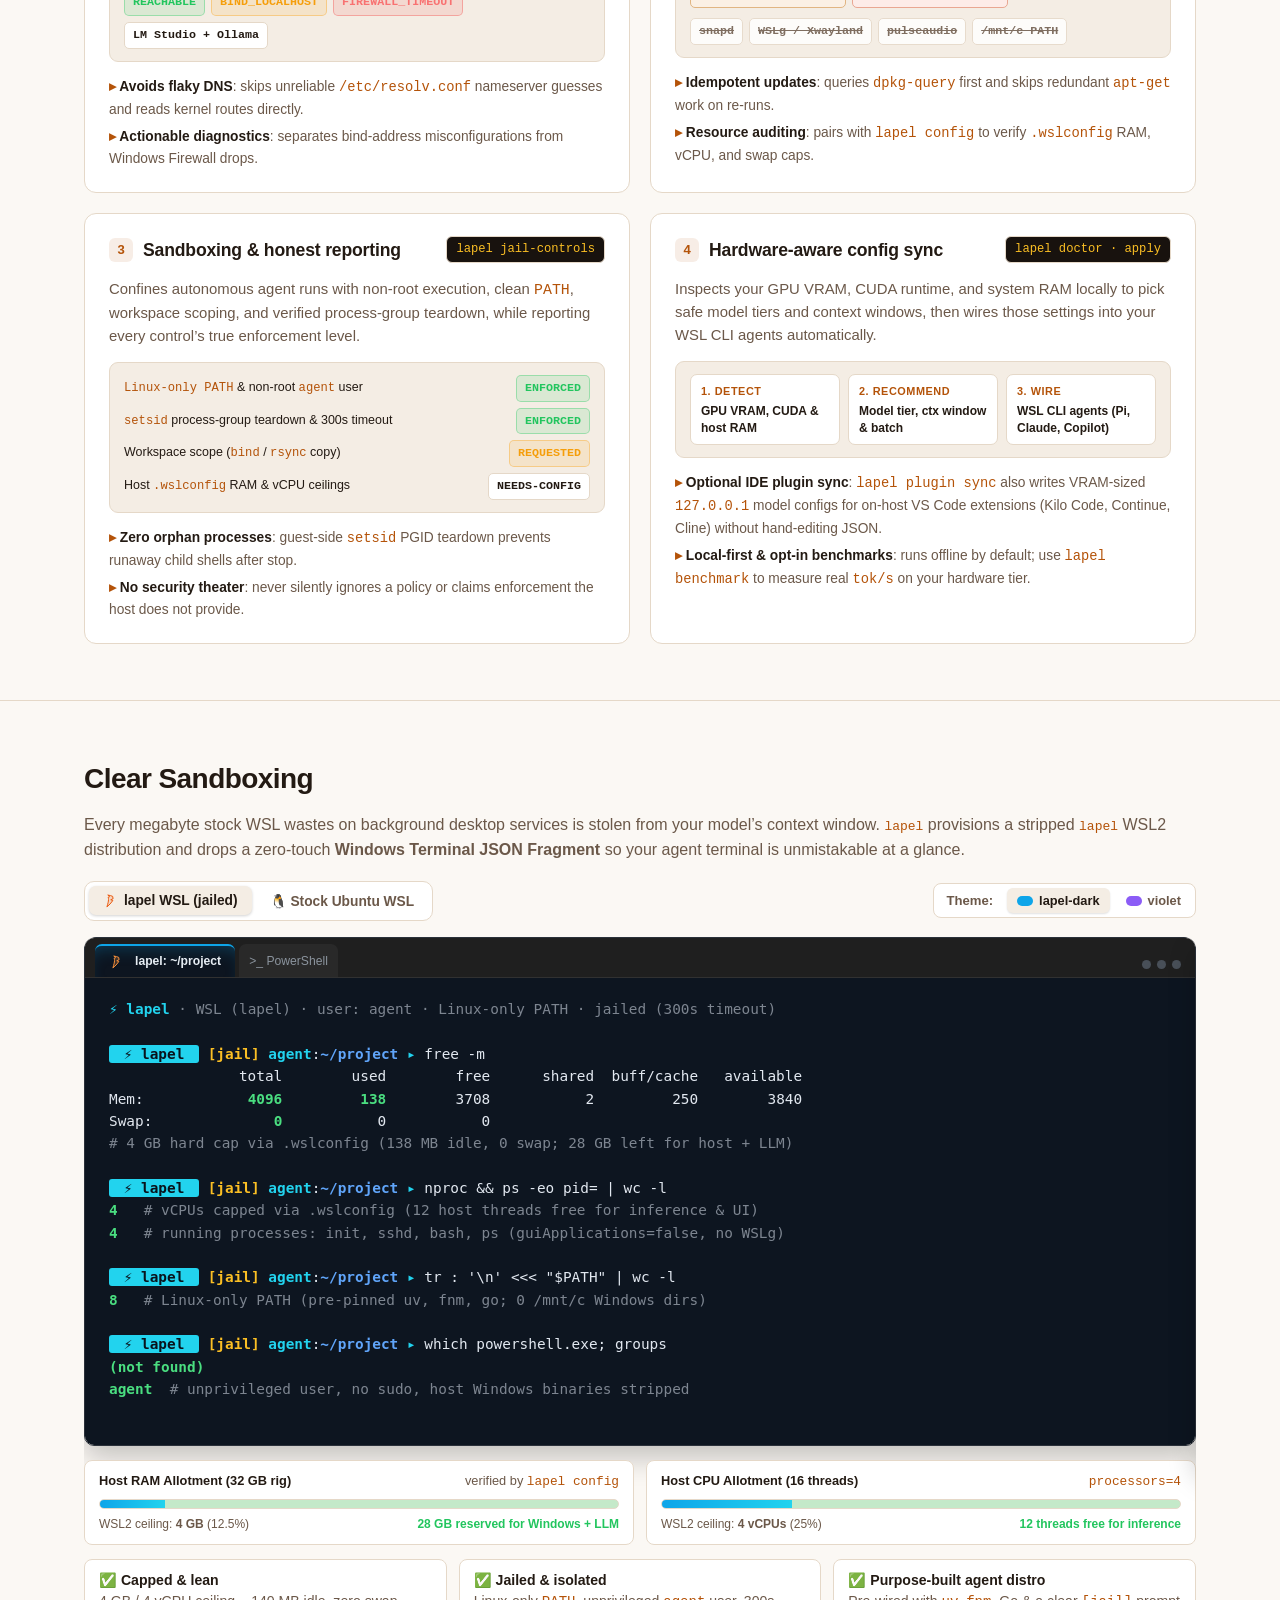
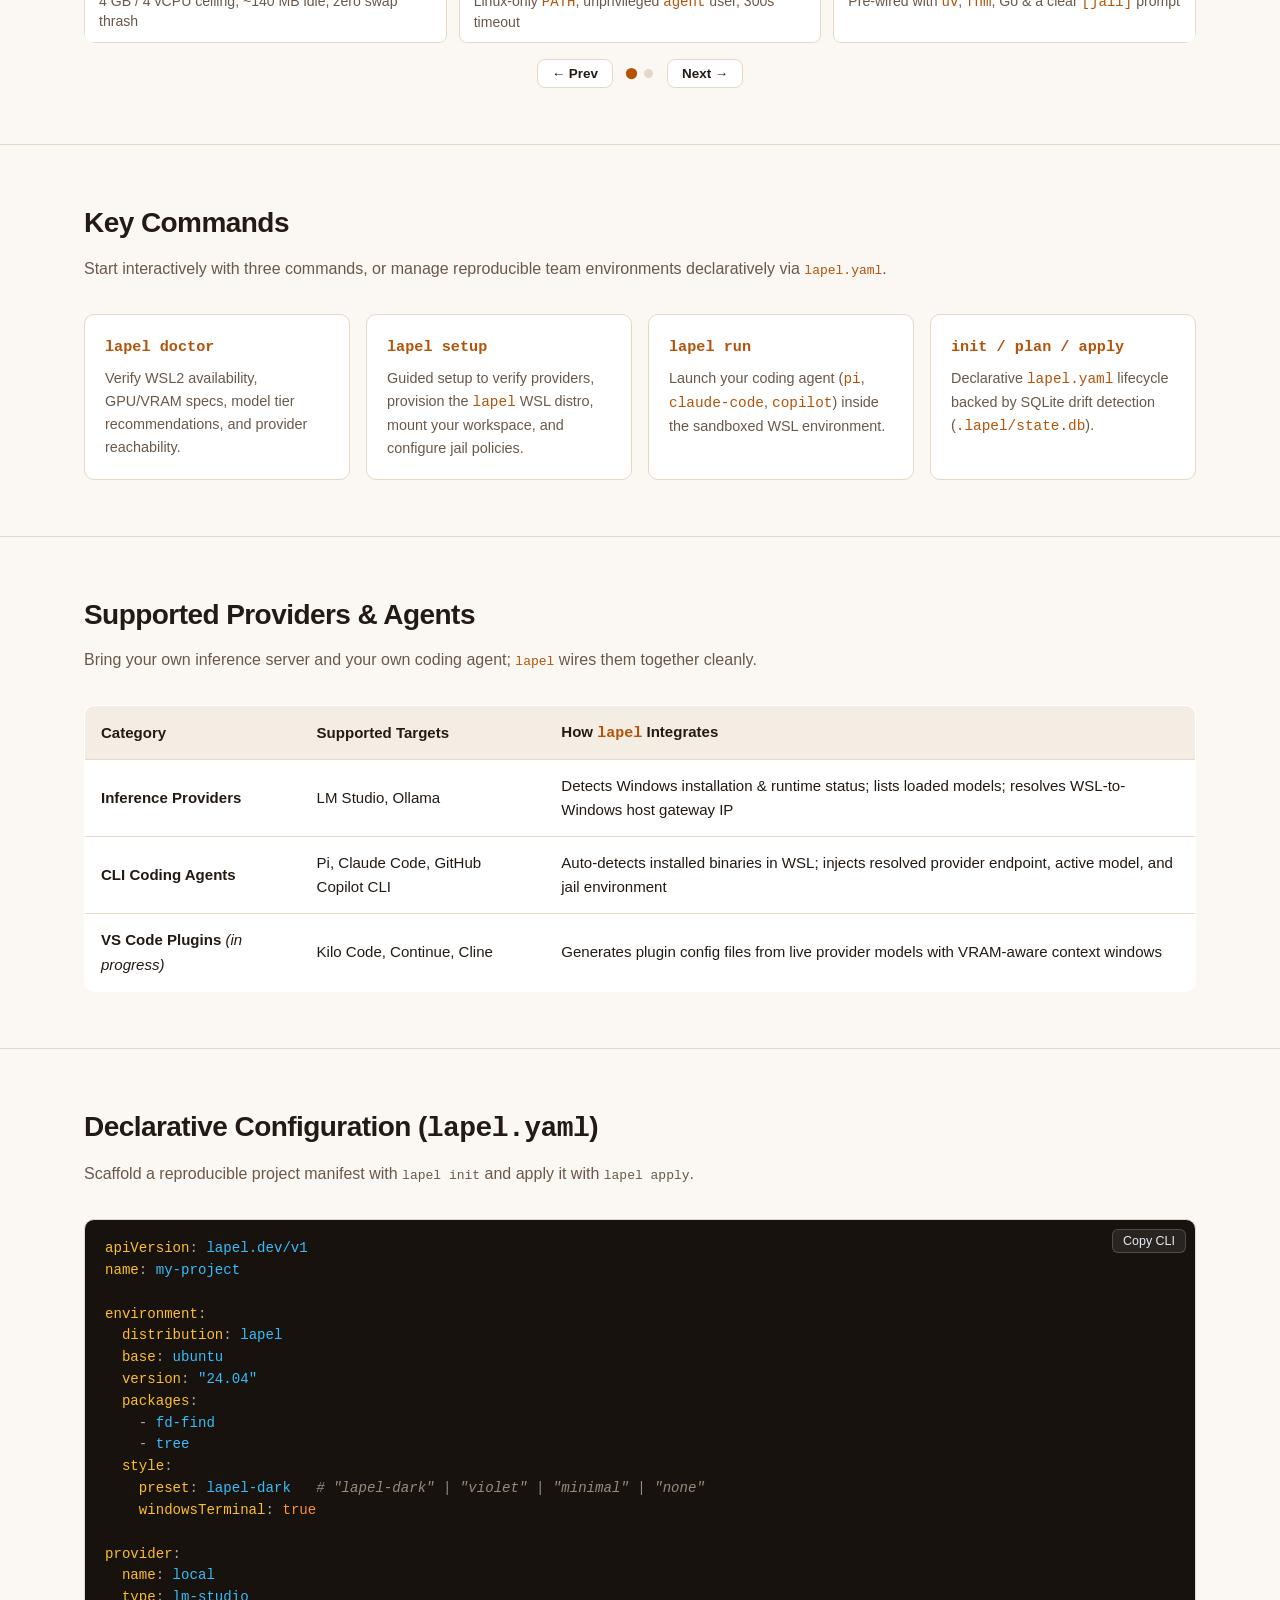
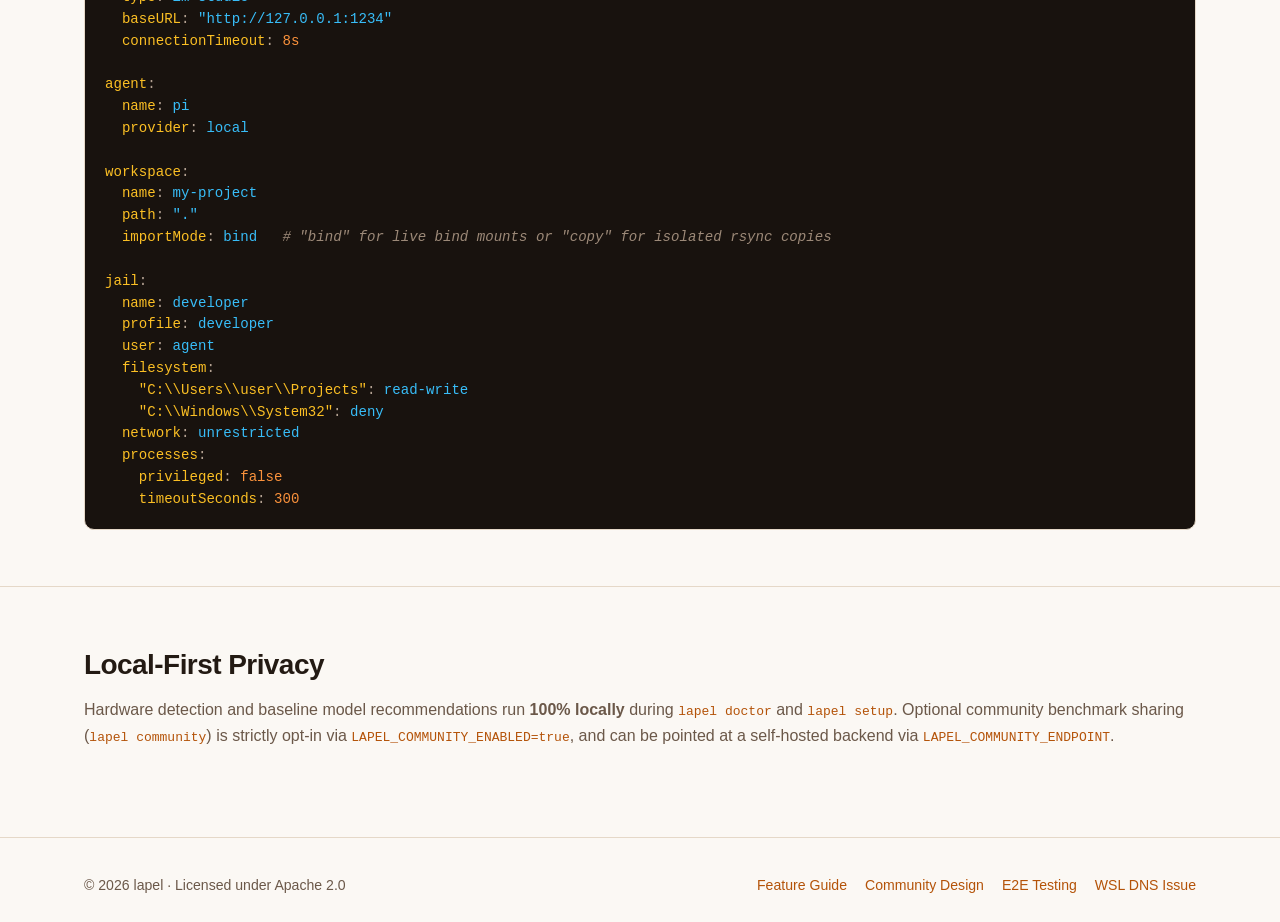
==== commit c5a7140a: "style: unify orange brand mark, replace amber preset with violet, and adopt warm brown/amber site th" ====
--- a/docs/index.html
+++ b/docs/index.html
@@ -33,6 +33,7 @@
       display: block;
       flex-shrink: 0;
       stroke: var(--logo-stroke);
+      fill: var(--logo-fill);
     }
 
     .badge {
@@ -85,8 +86,8 @@
     .btn:hover { text-decoration: none; border-color: var(--text-muted); transform: translateY(-1px); }
 
     .btn-primary {
-      background: var(--accent);
-      border-color: var(--accent);
+      background: var(--btn-bg);
+      border-color: var(--btn-bg);
       color: #ffffff;
     }
     .btn-primary:hover { border-color: var(--accent); opacity: 0.92; }
@@ -271,7 +272,7 @@
       padding: 3px 9px;
       border-radius: 6px;
       background: var(--code-bg);
-      color: #7ee787;
+      color: #fbbf24;
       border: 1px solid var(--border);
       white-space: nowrap;
     }
@@ -774,23 +775,23 @@
       height: 14px;
       vertical-align: -2px;
       margin-right: 5px;
-      stroke: #38bdf8;
-      fill: rgba(56, 189, 248, 0.22);
-    }
-
-    .wt-lapel[data-preset="amber"] .wt-tab-icon {
-      stroke: #f59e0b;
-      fill: rgba(245, 158, 11, 0.22);
-    }
-
-    .wt-lapel[data-preset="amber"] .wt-tab-active {
-      background: #18120b;
-      border-top-color: #f59e0b;
-      box-shadow: inset 0 10px 18px -10px rgba(245, 158, 11, 0.38);
-    }
-
-    .wt-lapel[data-preset="amber"] .wt-body {
-      background: #18120b;
+      stroke: var(--logo-stroke);
+      fill: var(--logo-fill);
+    }
+
+    .wt-lapel .wt-tab-icon {
+      stroke: #fb923c;
+      fill: rgba(251, 146, 60, 0.22);
+    }
+
+    .wt-lapel[data-preset="violet"] .wt-tab-active {
+      background: #141022;
+      border-top-color: #8b5cf6;
+      box-shadow: inset 0 10px 18px -10px rgba(139, 92, 246, 0.42);
+    }
+
+    .wt-lapel[data-preset="violet"] .wt-body {
+      background: #141022;
     }
 
     .t-dim { color: #7d8590; }
@@ -811,15 +812,15 @@
       font-weight: 700;
     }
 
-    .wt-lapel[data-preset="amber"] .t-pill {
-      background: #f59e0b;
-      color: #18120b;
+    .wt-lapel[data-preset="violet"] .t-pill {
+      background: #7c3aed;
+      color: #f8fafc;
       font-weight: 700;
       padding: 1px 6px;
       border-radius: 3px;
     }
-    .wt-lapel[data-preset="amber"] .t-accent {
-      color: #fbbf24;
+    .wt-lapel[data-preset="violet"] .t-accent {
+      color: #c084fc;
       font-weight: 700;
     }
 
@@ -908,7 +909,7 @@
   <header>
     <div class="container nav">
       <a class="brand" href="#">
-        <svg viewBox="0 0 100 100" fill="none" stroke-width="4.2" stroke-linecap="round" stroke-linejoin="round" aria-hidden="true">
+        <svg viewBox="0 0 100 100" stroke-width="4.2" stroke-linecap="round" stroke-linejoin="round" aria-hidden="true">
           <path d="M 37,8 C 48.5,9.5 59.5,12.5 69,17 L 72,34 L 55.5,41 L 70,47 C 58,65 44,79 28,92 C 34.5,71 39.2,53 39.5,39.5 C 39.6,33 38.4,28 36.4,24.2 L 46,21.2 C 44.5,15.8 41.5,11.2 37,8 Z" />
         </svg>
         <span>lapel</span>
@@ -928,7 +929,7 @@
     <section class="hero" style="border-top: none;">
       <div class="container">
         <div class="hero-brand" aria-label="lapel">
-          <svg class="hero-logo" viewBox="0 0 100 100" fill="none" stroke-width="3.2" stroke-linecap="round" stroke-linejoin="round" aria-hidden="true">
+          <svg class="hero-logo" viewBox="0 0 100 100" stroke-width="3.2" stroke-linecap="round" stroke-linejoin="round" aria-hidden="true">
             <path d="M 37,8 C 48.5,9.5 59.5,12.5 69,17 L 72,34 L 55.5,41 L 70,47 C 58,65 44,79 28,92 C 34.5,71 39.2,53 39.5,39.5 C 39.6,33 38.4,28 36.4,24.2 L 46,21.2 C 44.5,15.8 41.5,11.2 37,8 Z" />
           </svg>
           <span>lapel</span>
@@ -1189,8 +1190,8 @@
             <button type="button" class="preset-btn active" data-set-preset="lapel-dark">
               <span class="swatch" style="background: #0ea5e9;"></span>lapel-dark
             </button>
-            <button type="button" class="preset-btn" data-set-preset="amber">
-              <span class="swatch" style="background: #f59e0b;"></span>amber
+            <button type="button" class="preset-btn" data-set-preset="violet">
+              <span class="swatch" style="background: #8b5cf6;"></span>violet
             </button>
           </div>
         </div>
@@ -1422,7 +1423,7 @@
     <span class="yp">-</span> <span class="ys">fd-find</span>
     <span class="yp">-</span> <span class="ys">tree</span>
   <span class="yk">style</span><span class="yp">:</span>
-    <span class="yk">preset</span><span class="yp">:</span> <span class="ys">lapel-dark</span>   <span class="yc"># "lapel-dark" | "amber" | "minimal" | "none"</span>
+    <span class="yk">preset</span><span class="yp">:</span> <span class="ys">lapel-dark</span>   <span class="yc"># "lapel-dark" | "violet" | "minimal" | "none"</span>
     <span class="yk">windowsTerminal</span><span class="yp">:</span> <span class="yn">true</span>
 
 <span class="yk">provider</span><span class="yp">:</span>
--- a/docs/assets/site.css
+++ b/docs/assets/site.css
@@ -1,34 +1,38 @@
 :root {
-  --bg: #f8f9fa;
+  --bg: #fbf8f4;
   --surface: #ffffff;
-  --surface-alt: #f1f3f5;
-  --border: #dee2e6;
-  --text: #1c1e21;
-  --text-muted: #5c6470;
-  --accent: #2f7d4f;
-  --accent-soft: rgba(47, 125, 79, 0.1);
-  --logo-stroke: #3a3a3a;
-  --code-bg: #161b22;
-  --code-text: #e6edf3;
-  --inline-code-bg: rgba(27, 31, 36, 0.06);
+  --surface-alt: #f4ede4;
+  --border: #e5d8c8;
+  --text: #231a13;
+  --text-muted: #6b5849;
+  --accent: #b45309;
+  --accent-soft: rgba(180, 83, 9, 0.1);
+  --btn-bg: #c2410c;
+  --logo-stroke: #ea580c;
+  --logo-fill: rgba(234, 88, 12, 0.16);
+  --code-bg: #18120e;
+  --code-text: #f5ede4;
+  --inline-code-bg: rgba(180, 83, 9, 0.09);
   --radius: 10px;
   --max-w: 1160px;
 }
 
 @media (prefers-color-scheme: dark) {
   :root {
-    --bg: #0d1117;
-    --surface: #161b22;
-    --surface-alt: #1c2128;
-    --border: #30363d;
-    --text: #e6edf3;
-    --text-muted: #8b949e;
-    --accent: #4caf73;
-    --accent-soft: rgba(76, 175, 115, 0.14);
-    --logo-stroke: #e6edf3;
-    --code-bg: #090c10;
-    --code-text: #e6edf3;
-    --inline-code-bg: rgba(110, 118, 129, 0.24);
+    --bg: #14100d;
+    --surface: #1c1612;
+    --surface-alt: #251d17;
+    --border: #382b22;
+    --text: #f5ede4;
+    --text-muted: #b4a293;
+    --accent: #f59e0b;
+    --accent-soft: rgba(245, 158, 11, 0.14);
+    --btn-bg: #c2410c;
+    --logo-stroke: #fb923c;
+    --logo-fill: rgba(251, 146, 60, 0.22);
+    --code-bg: #0e0b09;
+    --code-text: #f5ede4;
+    --inline-code-bg: rgba(245, 158, 11, 0.13);
   }
 }
 
@@ -85,6 +89,7 @@
   width: 28px;
   height: 28px;
   stroke: var(--logo-stroke);
+  fill: var(--logo-fill);
 }
 
 .nav-links {
@@ -183,12 +188,12 @@
   gap: 18px;
 }
 
-/* YAML syntax highlighting */
-.yk { color: #7ee787; }
-.ys { color: #a5d6ff; }
-.yn { color: #79c0ff; }
-.yc { color: #8b949e; font-style: italic; }
-.yp { color: #8b949e; }
+/* YAML & bash syntax highlighting */
+.yk { color: #fbbf24; }
+.ys { color: #38bdf8; }
+.yn { color: #fb923c; }
+.yc { color: #9c8978; font-style: italic; }
+.yp { color: #b4a293; }
 
 /* Documentation pages */
 .doc-shell {
@@ -389,12 +394,14 @@
 .doc-article code {
   font-family: ui-monospace, SFMono-Regular, Menlo, Monaco, Consolas, monospace;
   font-size: 0.88em;
+  color: var(--accent);
   background: var(--inline-code-bg);
   padding: 2px 6px;
   border-radius: 5px;
 }
 
 .doc-article pre code {
+  color: inherit;
   background: transparent;
   padding: 0;
   border-radius: 0;
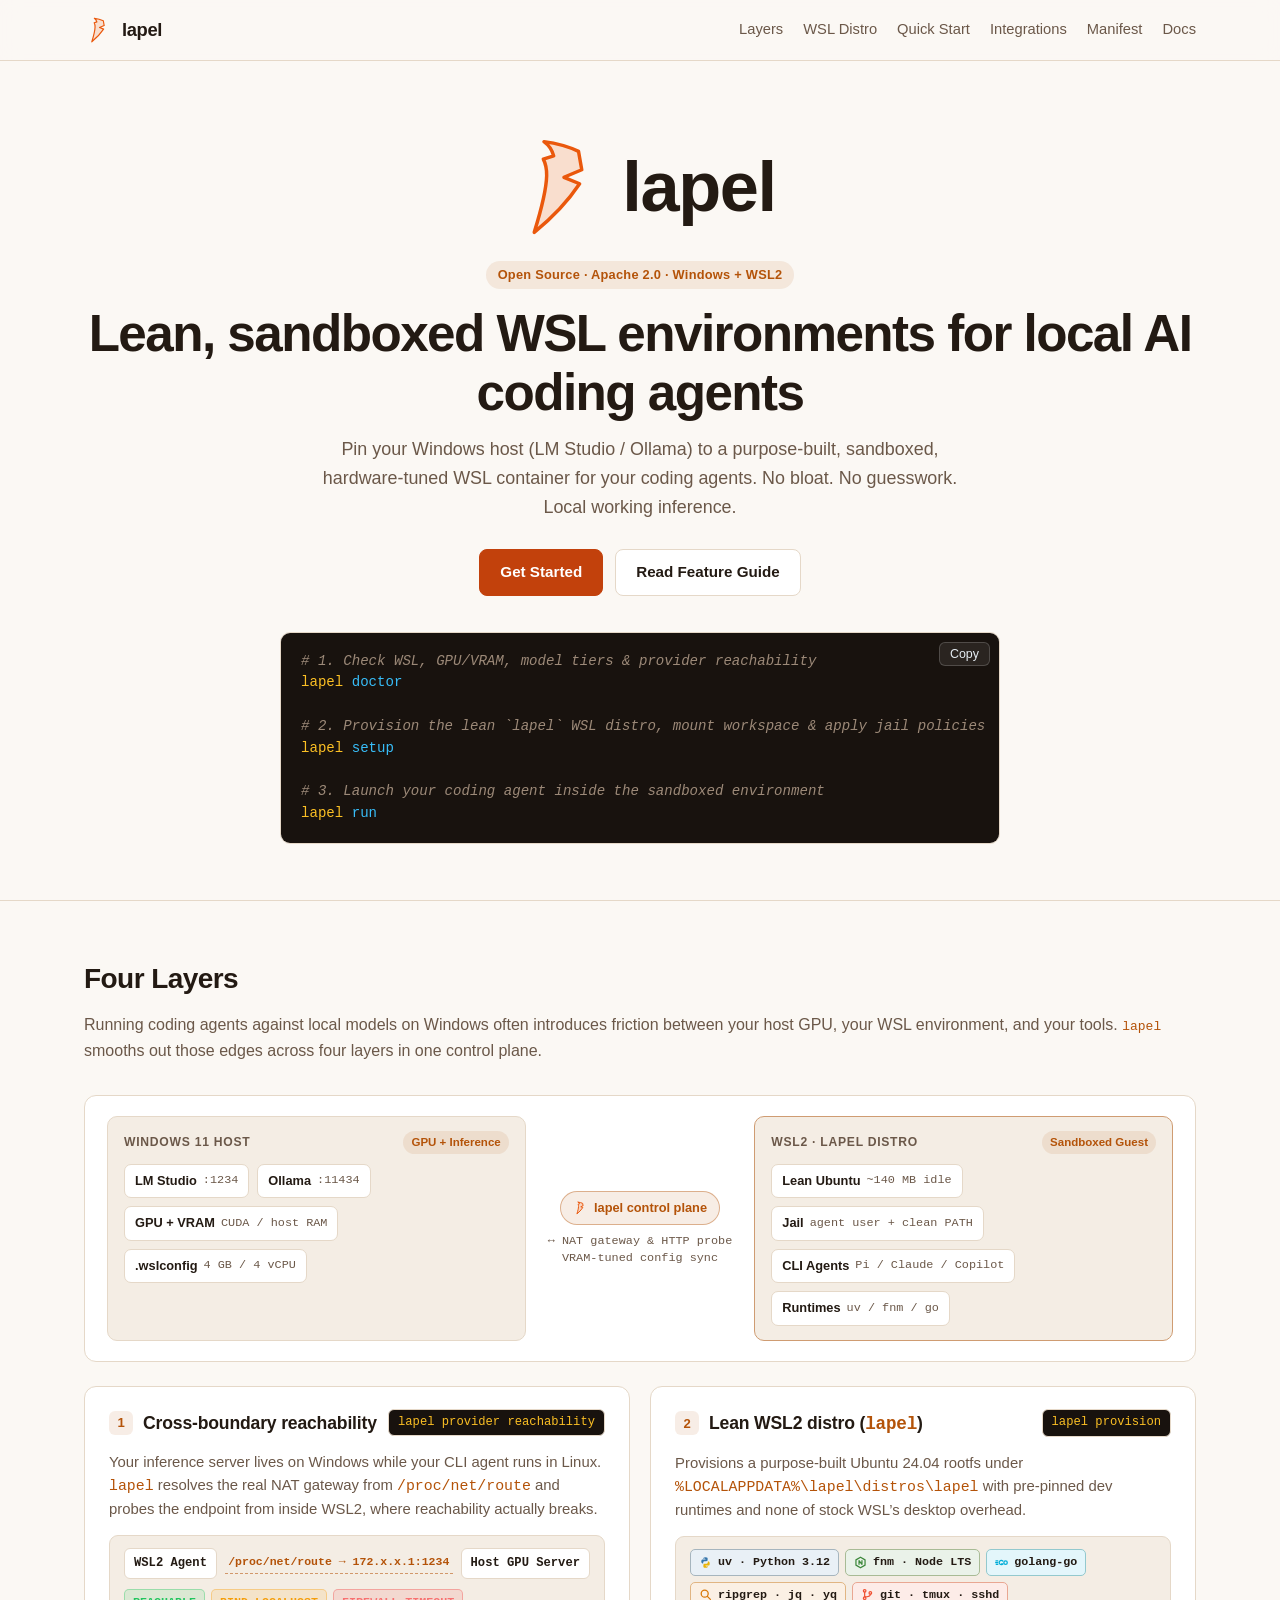
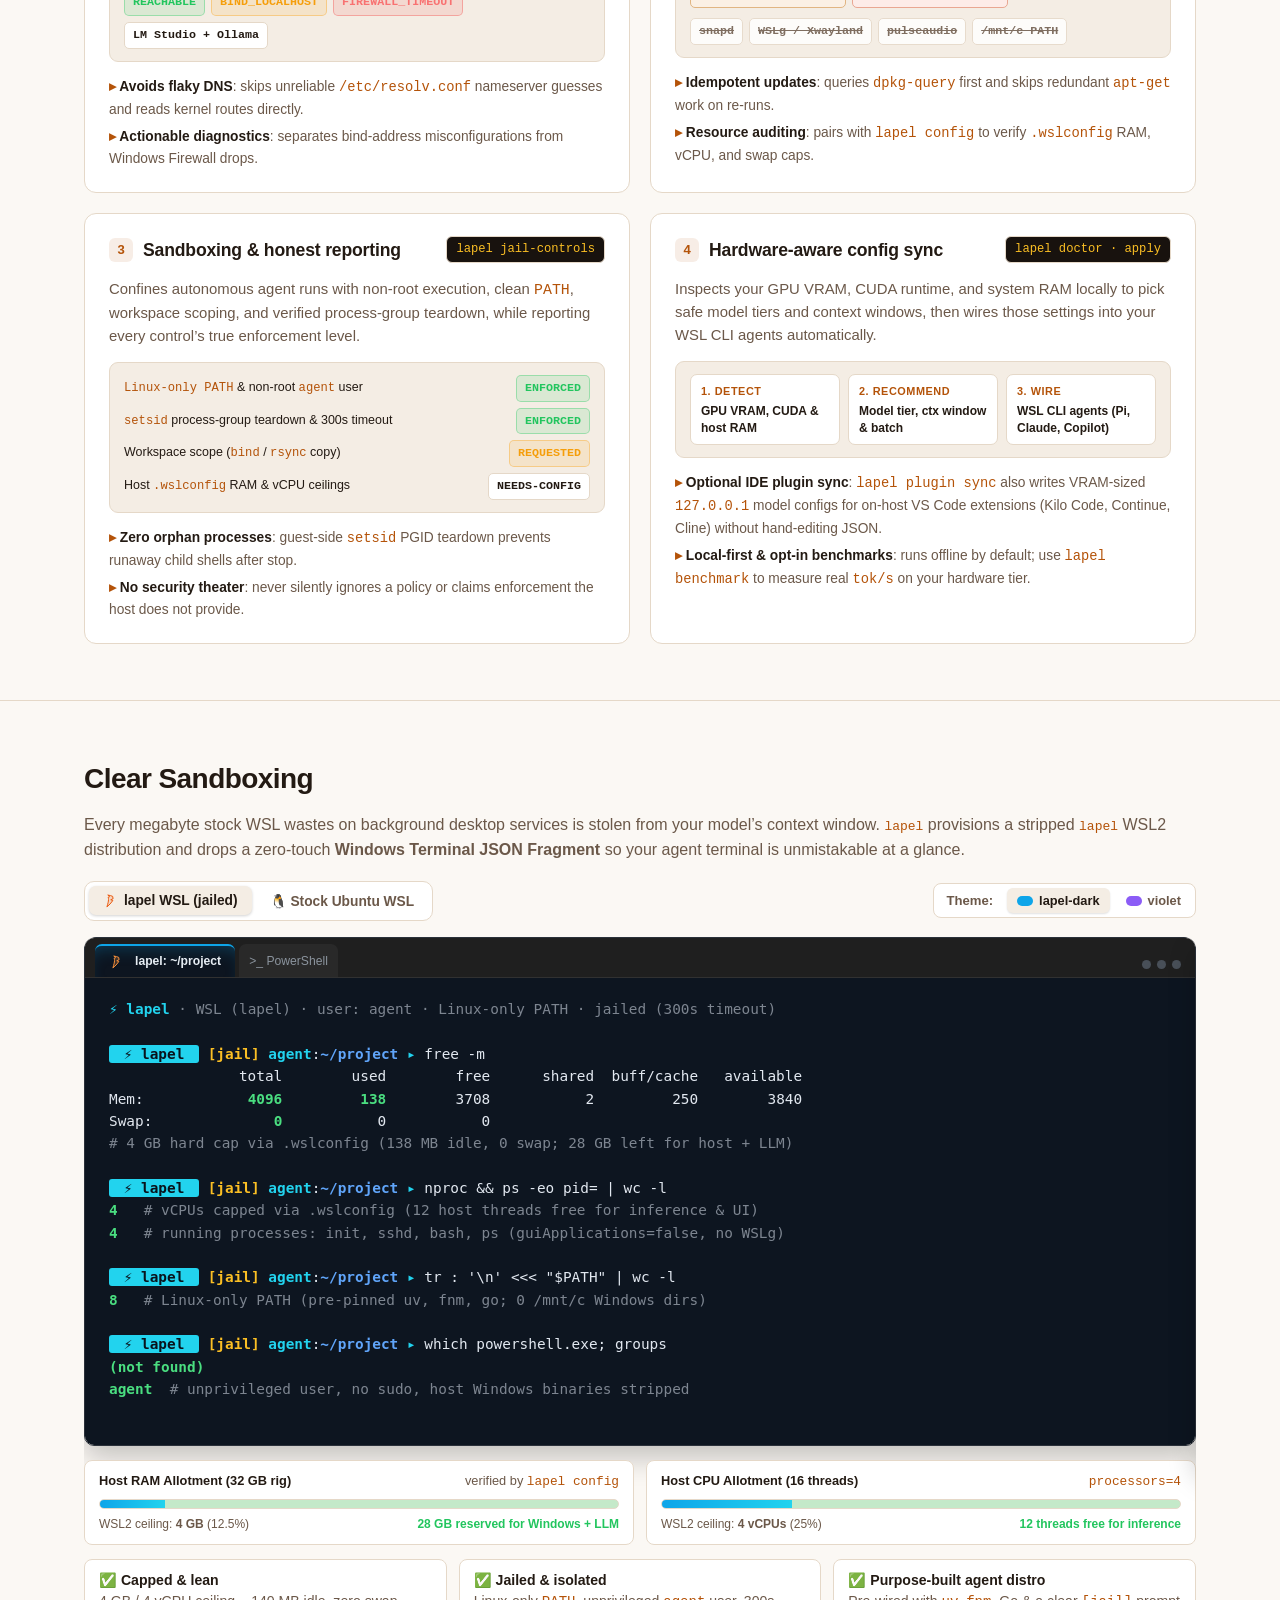
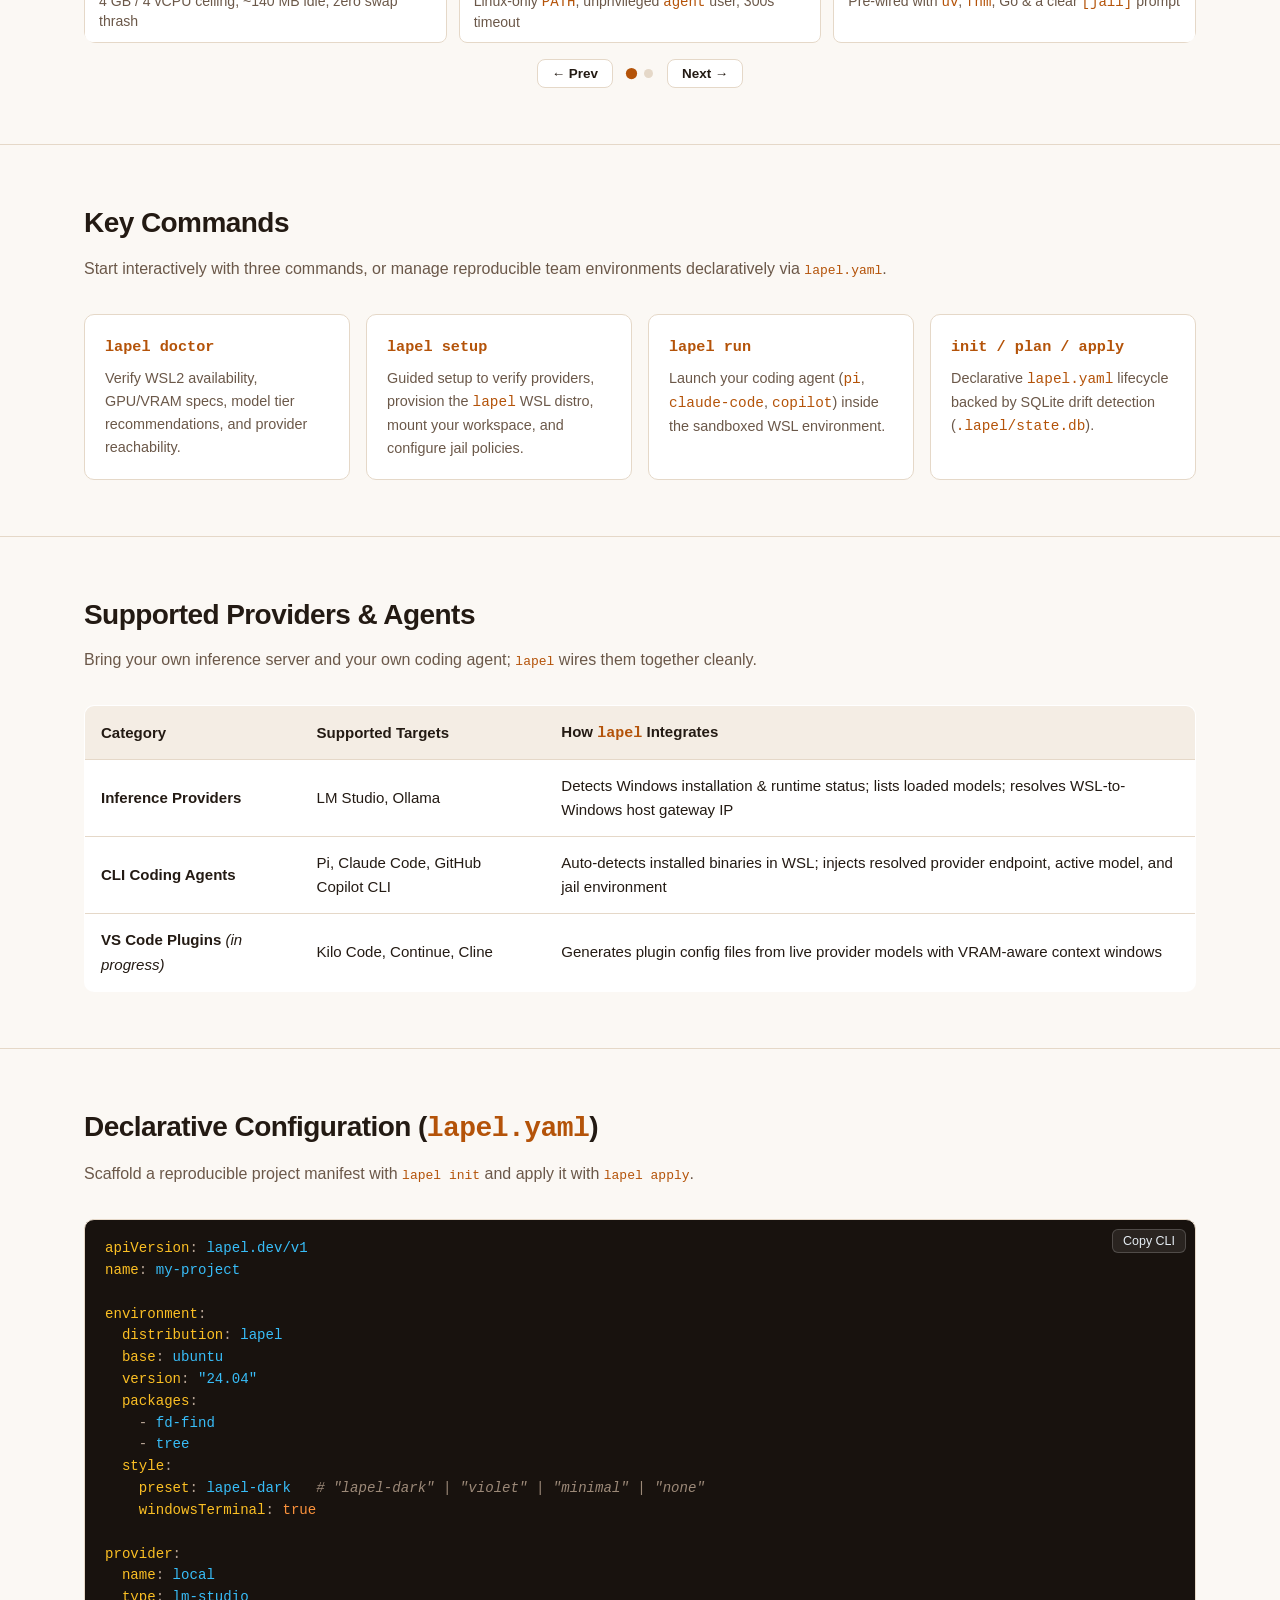
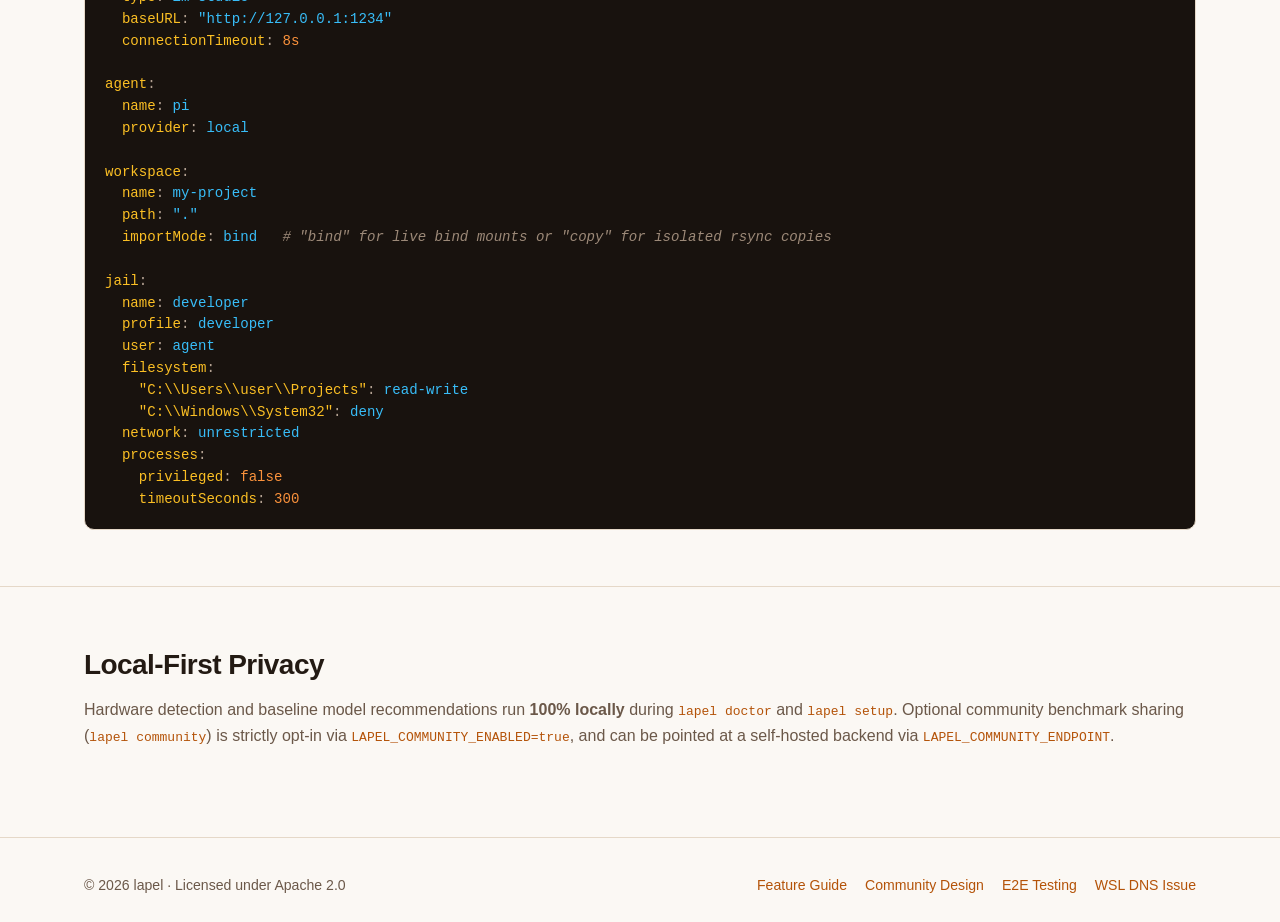
==== commit d50a8023: "style(site): highlight inline code tags in Declarative Configuration section" ====
--- a/docs/index.html
+++ b/docs/index.html
@@ -511,6 +511,7 @@
     #lean-distro code,
     #quickstart code,
     #integrations code,
+    #manifest :not(pre) > code,
     #privacy code {
       color: var(--accent);
     }
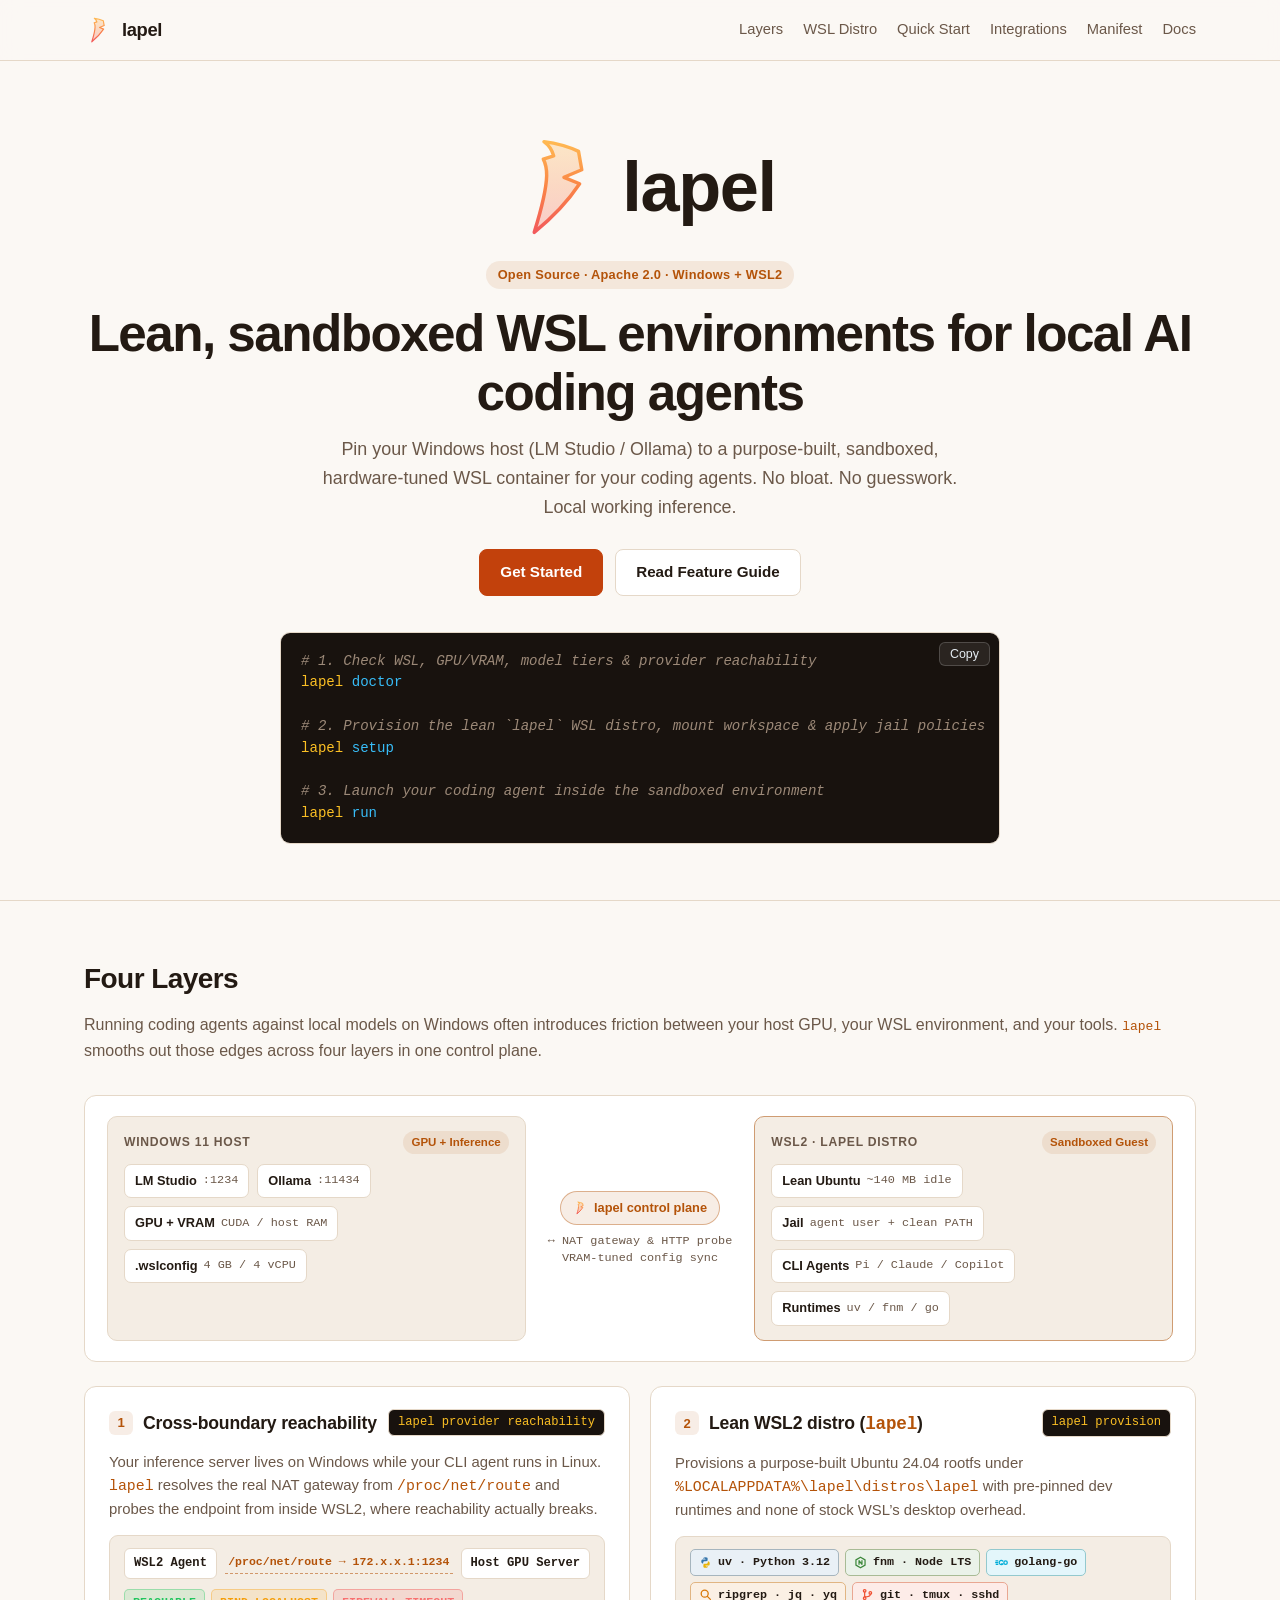
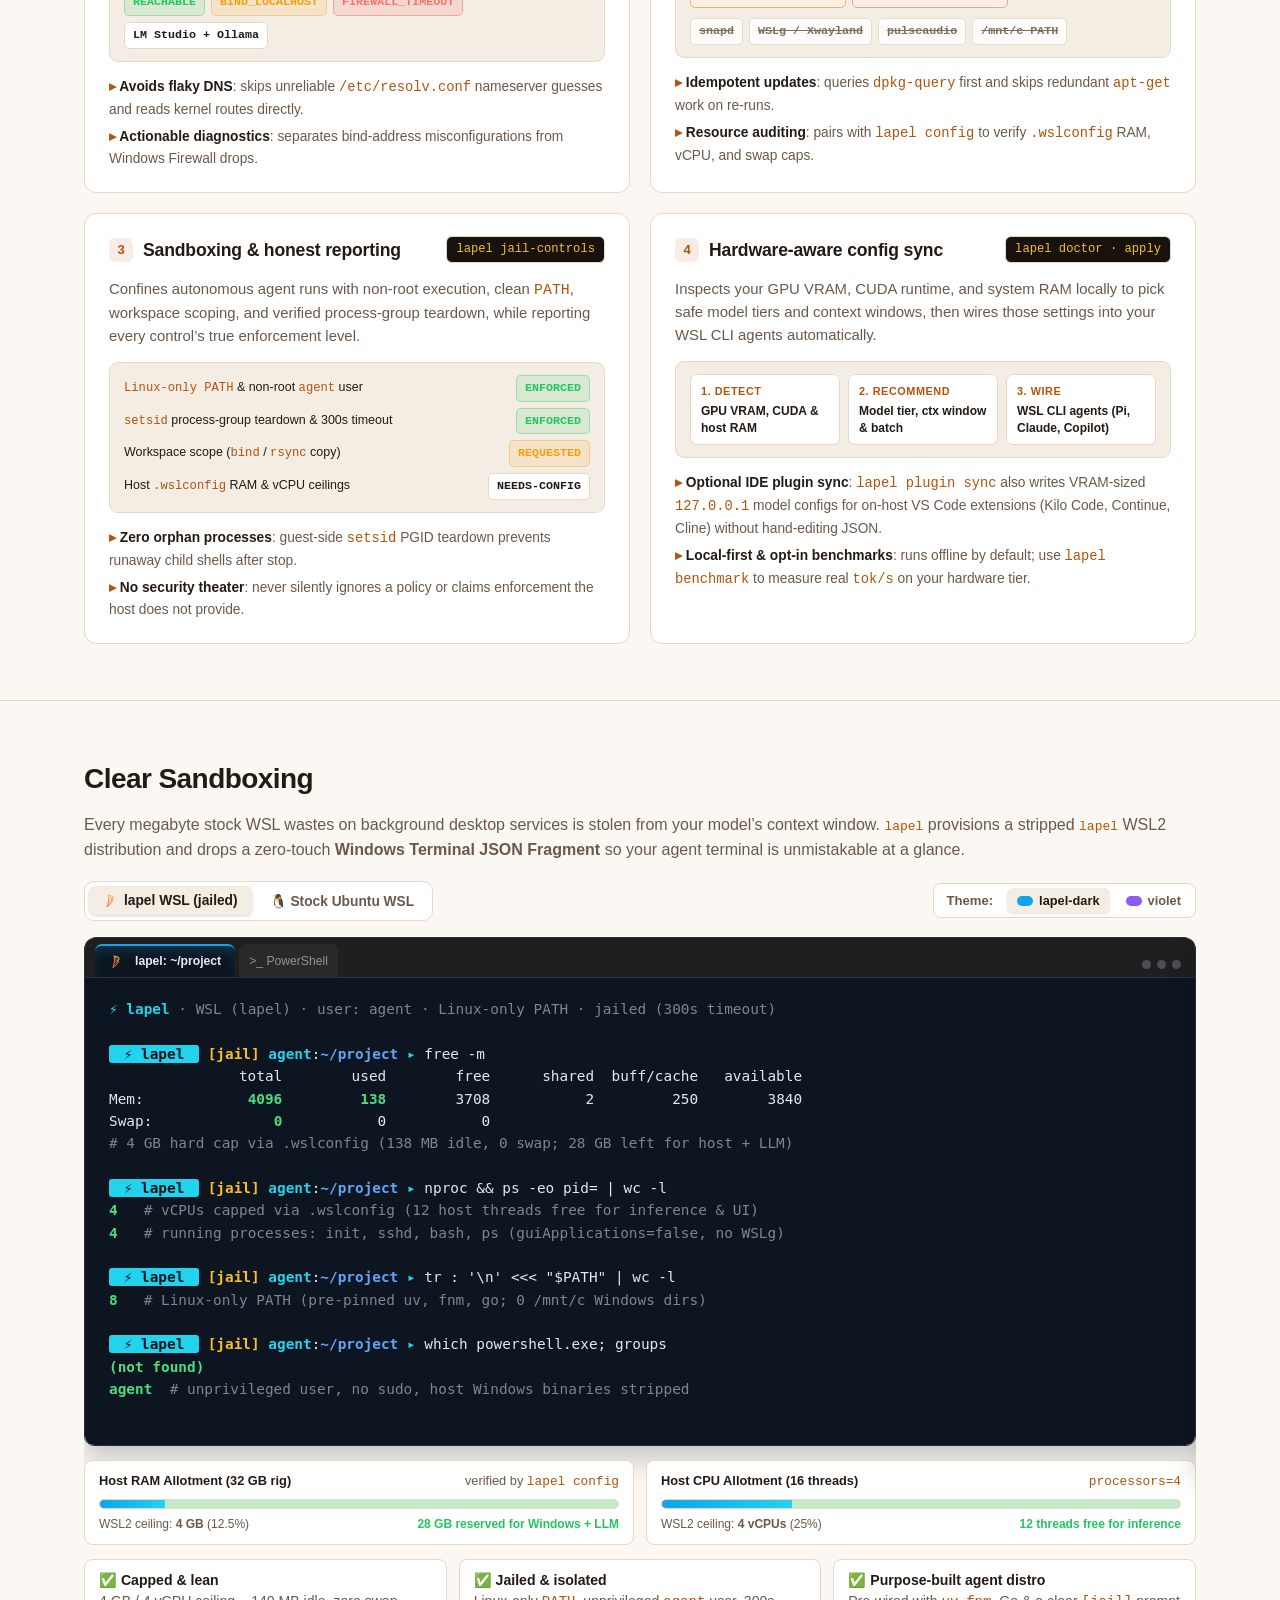
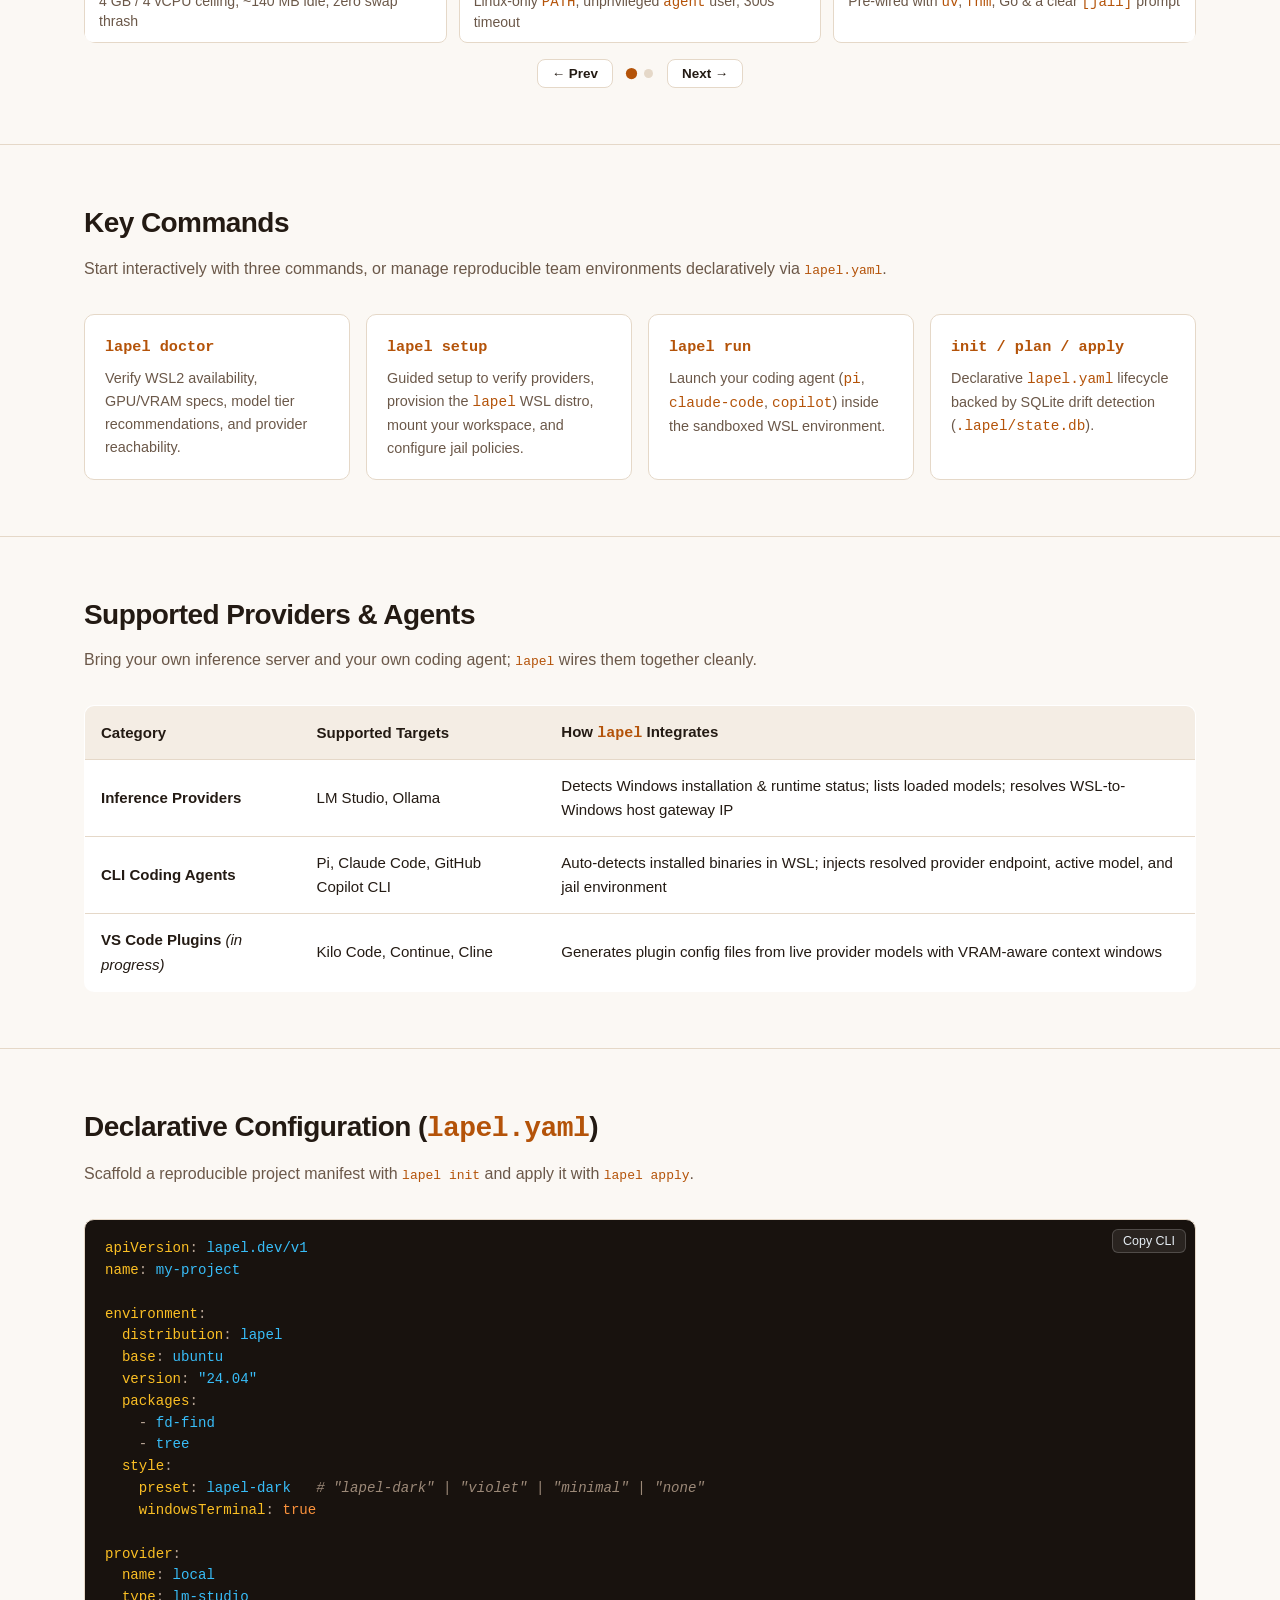
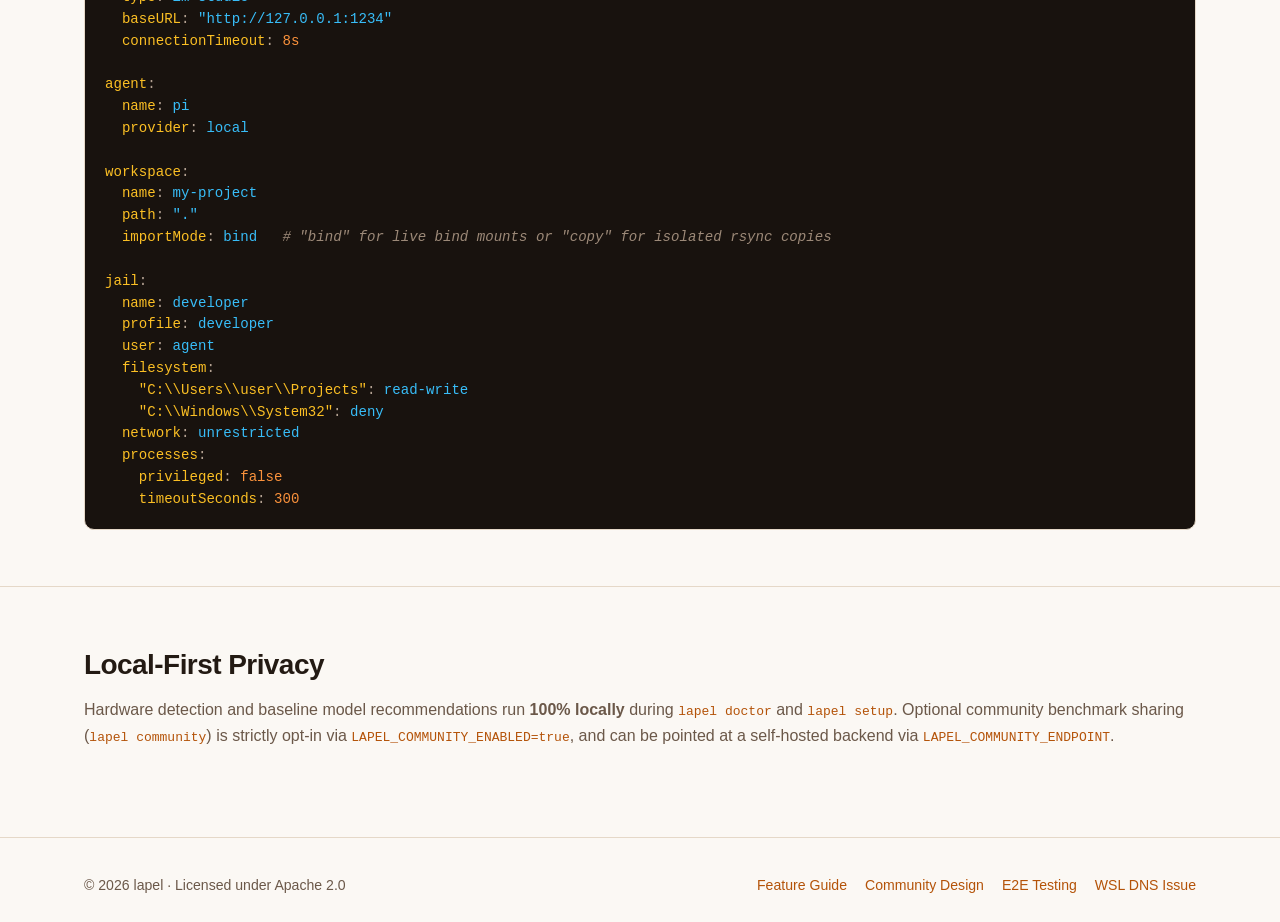
==== commit 165823a7: "style: match lapel logo gradient to Fluent lightning emoji across site, README, and WSL icon" ====
--- a/docs/index.html
+++ b/docs/index.html
@@ -32,8 +32,8 @@
       height: clamp(70px, 11vw, 108px);
       display: block;
       flex-shrink: 0;
-      stroke: var(--logo-stroke);
-      fill: var(--logo-fill);
+      stroke: url(#lapel-bolt-grad);
+      fill: url(#lapel-bolt-fill);
     }
 
     .badge {
@@ -776,13 +776,8 @@
       height: 14px;
       vertical-align: -2px;
       margin-right: 5px;
-      stroke: var(--logo-stroke);
-      fill: var(--logo-fill);
-    }
-
-    .wt-lapel .wt-tab-icon {
-      stroke: #fb923c;
-      fill: rgba(251, 146, 60, 0.22);
+      stroke: url(#lapel-bolt-grad);
+      fill: url(#lapel-bolt-fill);
     }
 
     .wt-lapel[data-preset="violet"] .wt-tab-active {
@@ -907,6 +902,20 @@
   </style>
 </head>
 <body>
+  <svg width="0" height="0" style="position:absolute;pointer-events:none" aria-hidden="true">
+    <defs>
+      <linearGradient id="lapel-bolt-grad" x1="0%" y1="0%" x2="0%" y2="100%">
+        <stop offset="0%" stop-color="#FFB952" />
+        <stop offset="50%" stop-color="#FA8546" />
+        <stop offset="100%" stop-color="#F2595B" />
+      </linearGradient>
+      <linearGradient id="lapel-bolt-fill" x1="0%" y1="0%" x2="0%" y2="100%">
+        <stop offset="0%" stop-color="#FFB952" stop-opacity="0.28" />
+        <stop offset="50%" stop-color="#FA8546" stop-opacity="0.28" />
+        <stop offset="100%" stop-color="#F2595B" stop-opacity="0.28" />
+      </linearGradient>
+    </defs>
+  </svg>
   <header>
     <div class="container nav">
       <a class="brand" href="#">
--- a/docs/assets/site.css
+++ b/docs/assets/site.css
@@ -88,8 +88,8 @@
 .brand svg {
   width: 28px;
   height: 28px;
-  stroke: var(--logo-stroke);
-  fill: var(--logo-fill);
+  stroke: url(#lapel-bolt-grad);
+  fill: url(#lapel-bolt-fill);
 }
 
 .nav-links {
